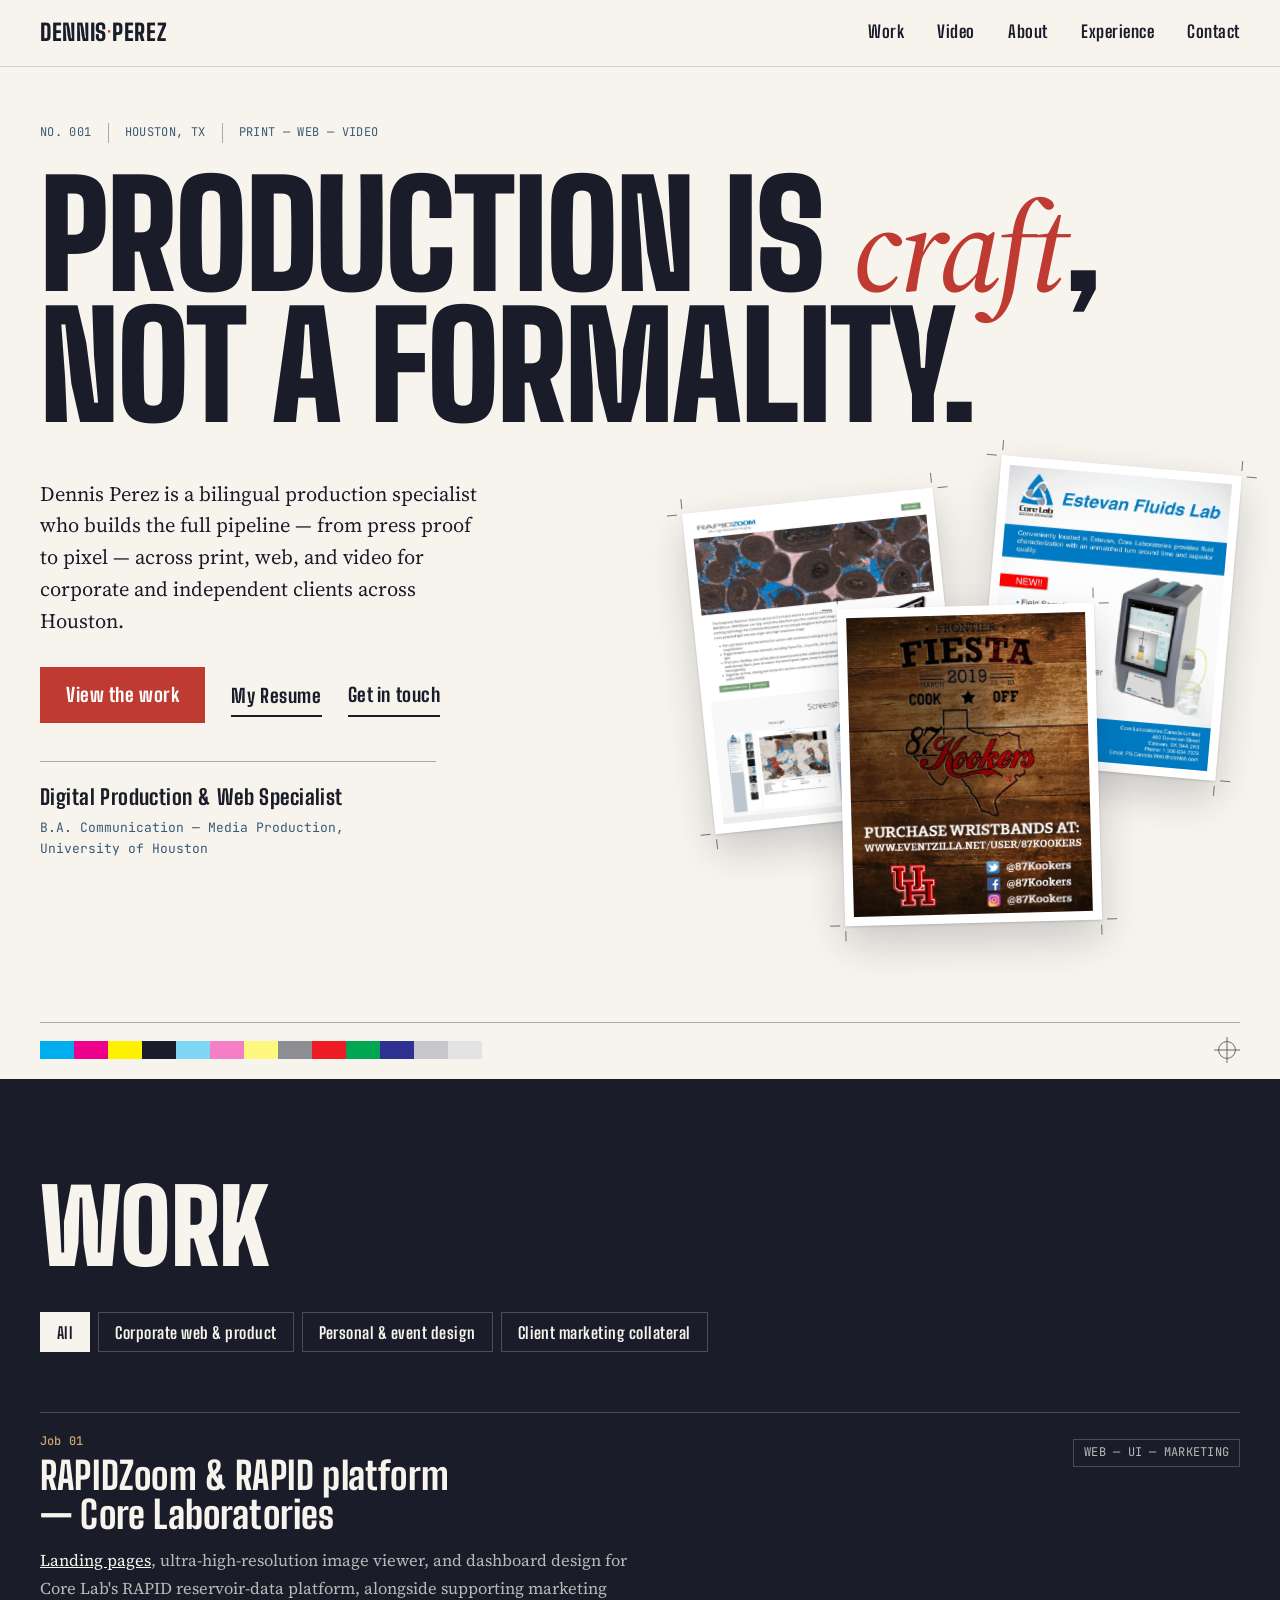
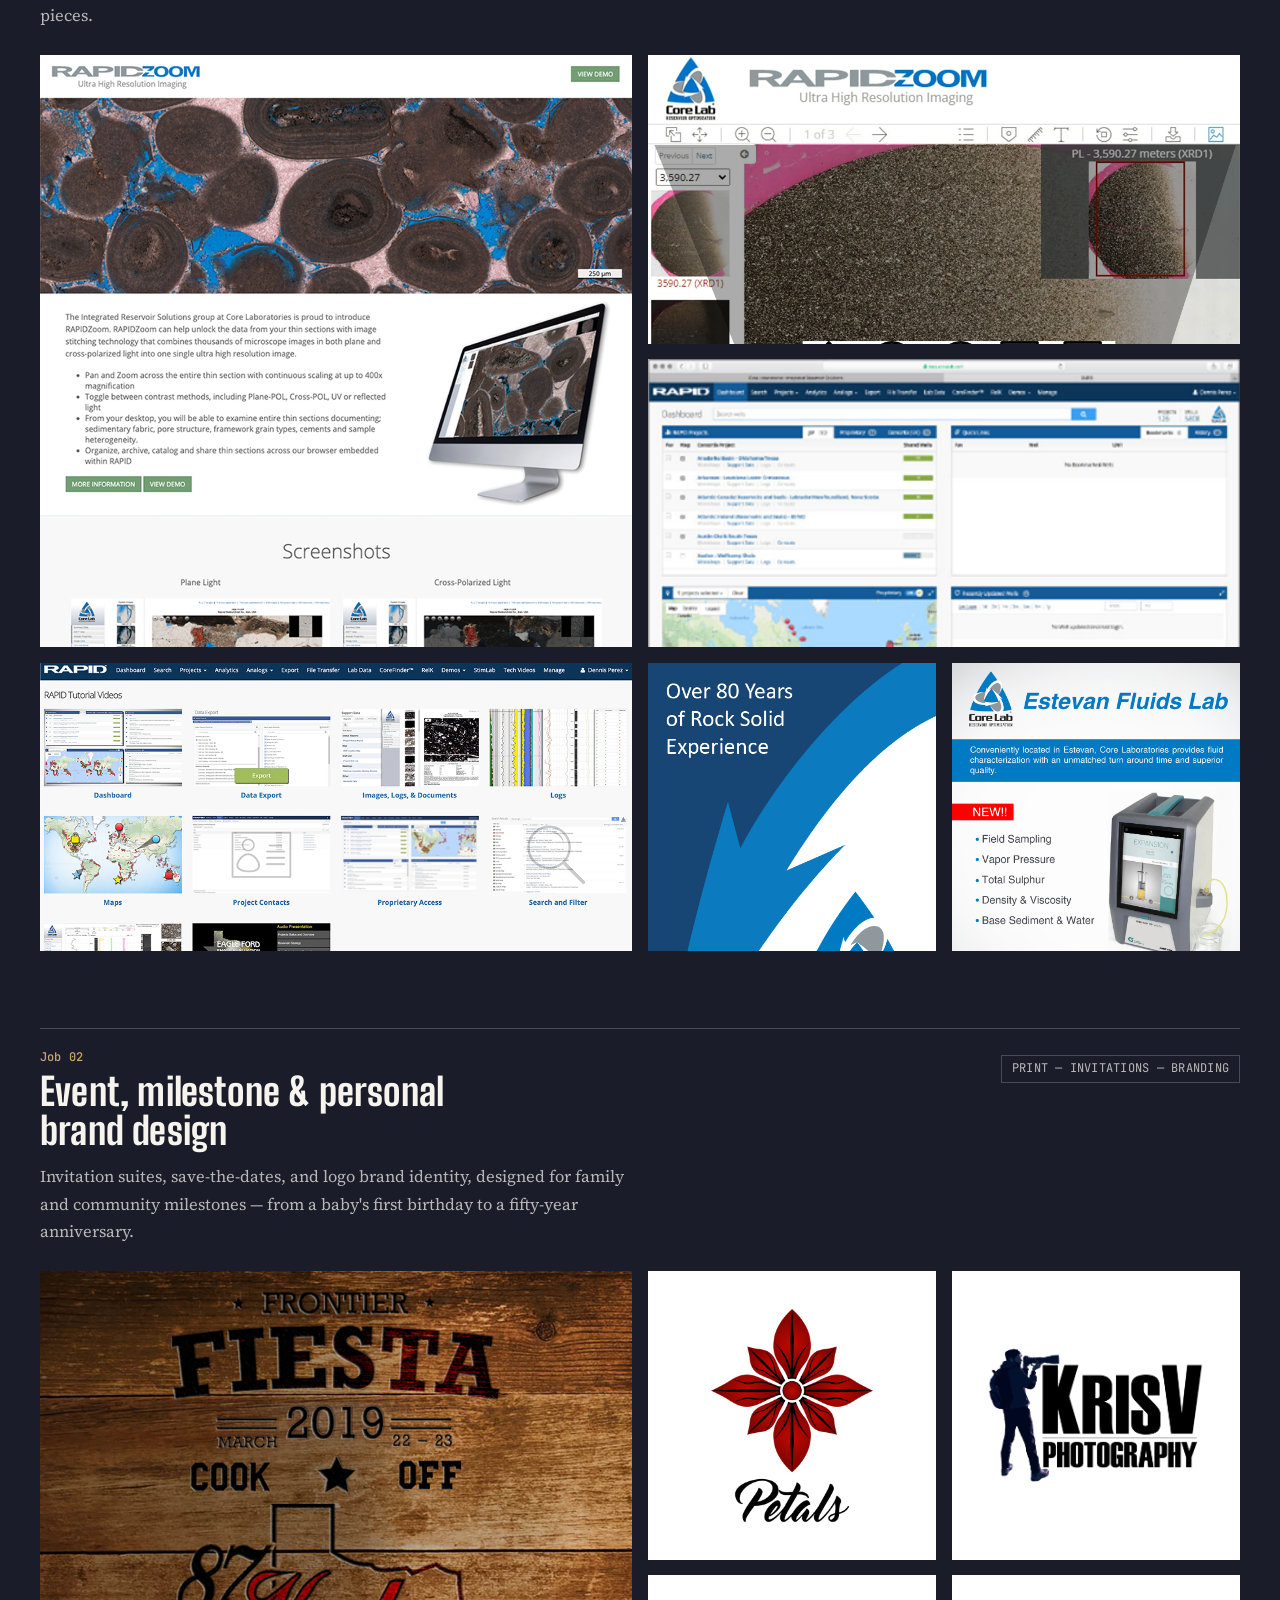
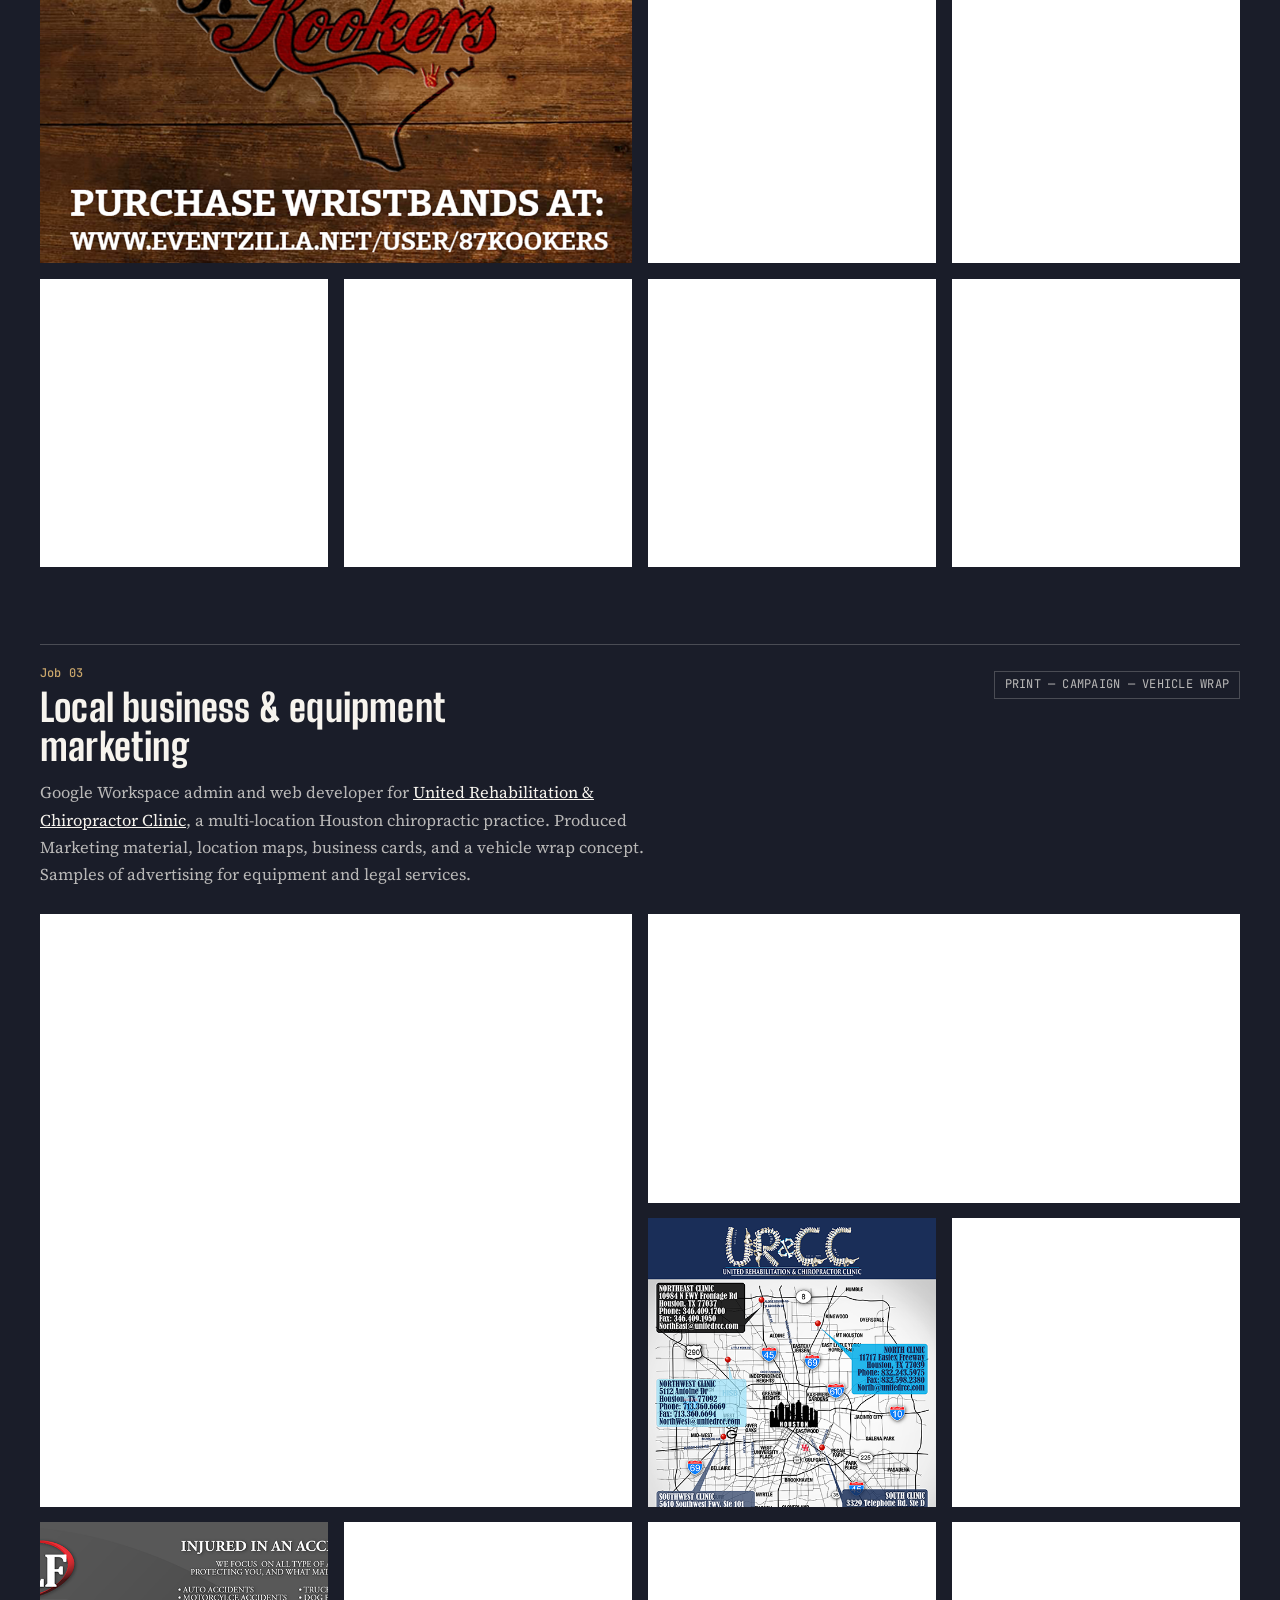
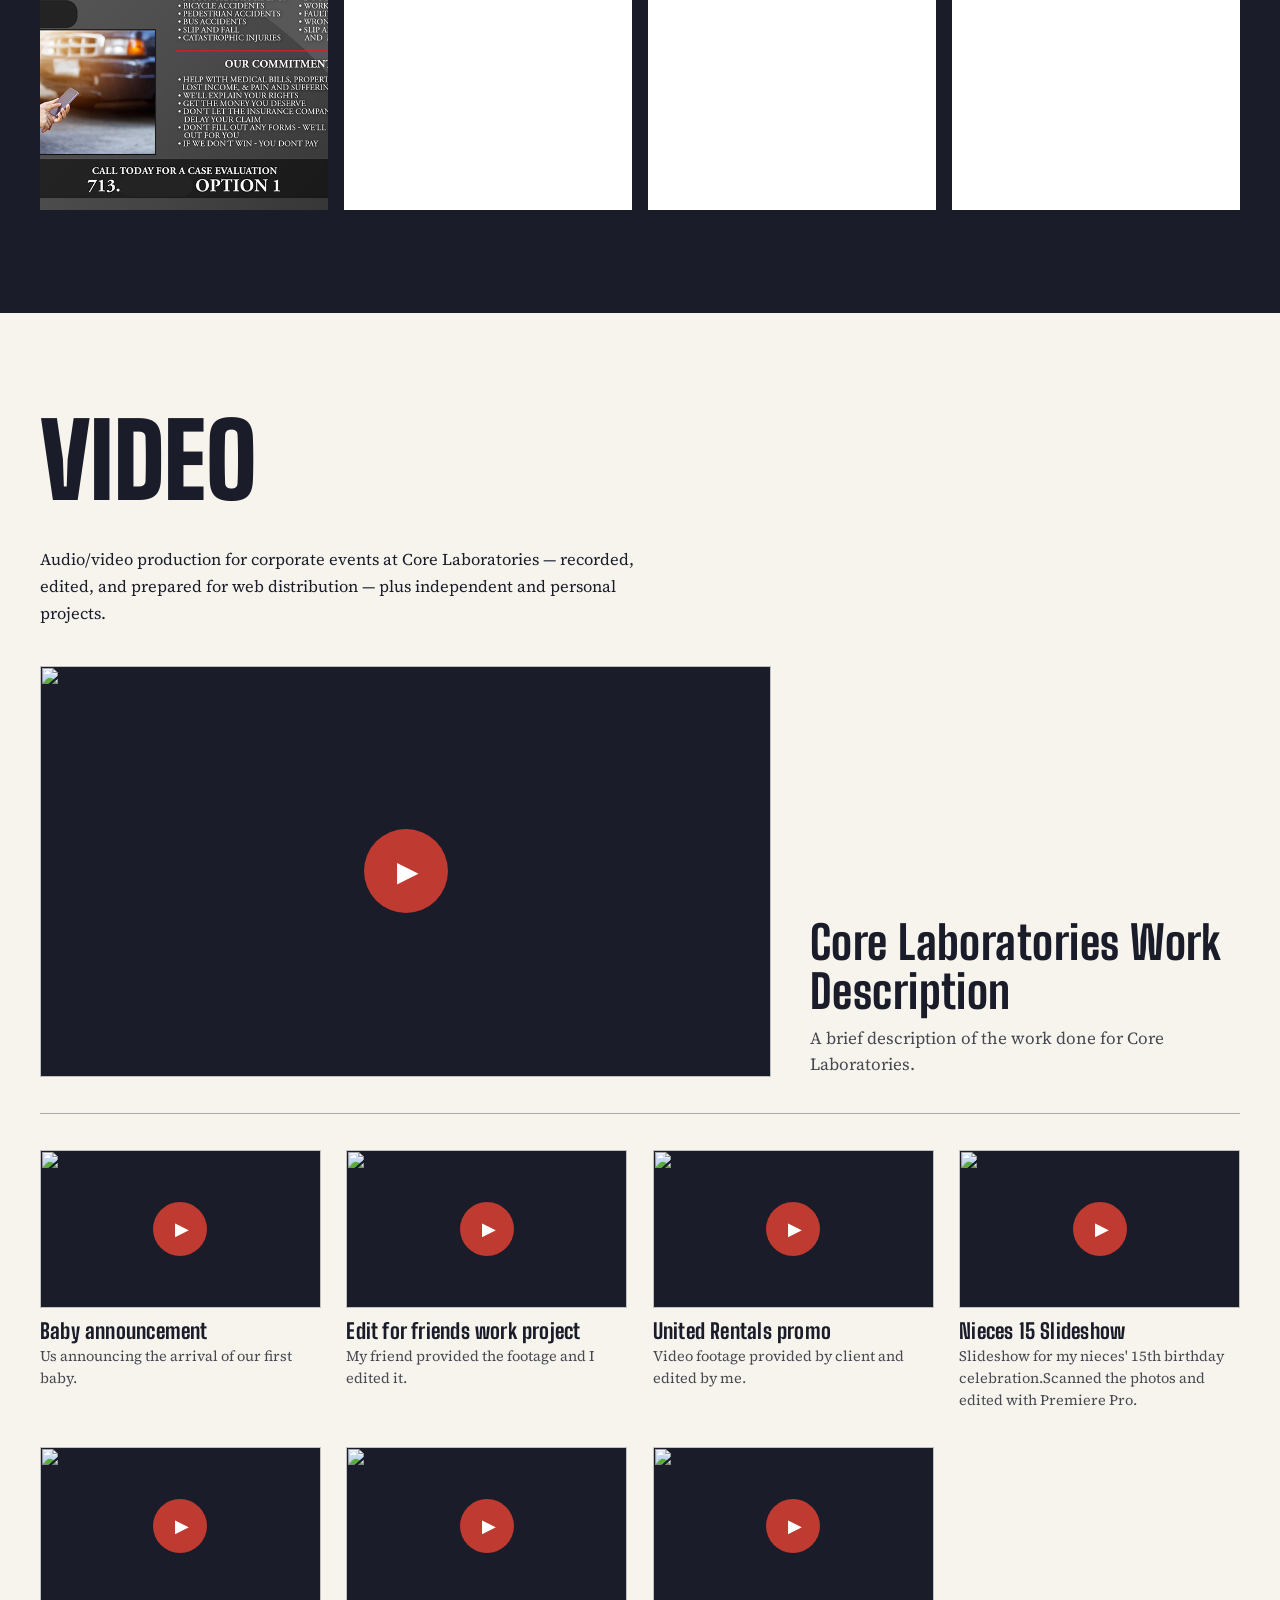
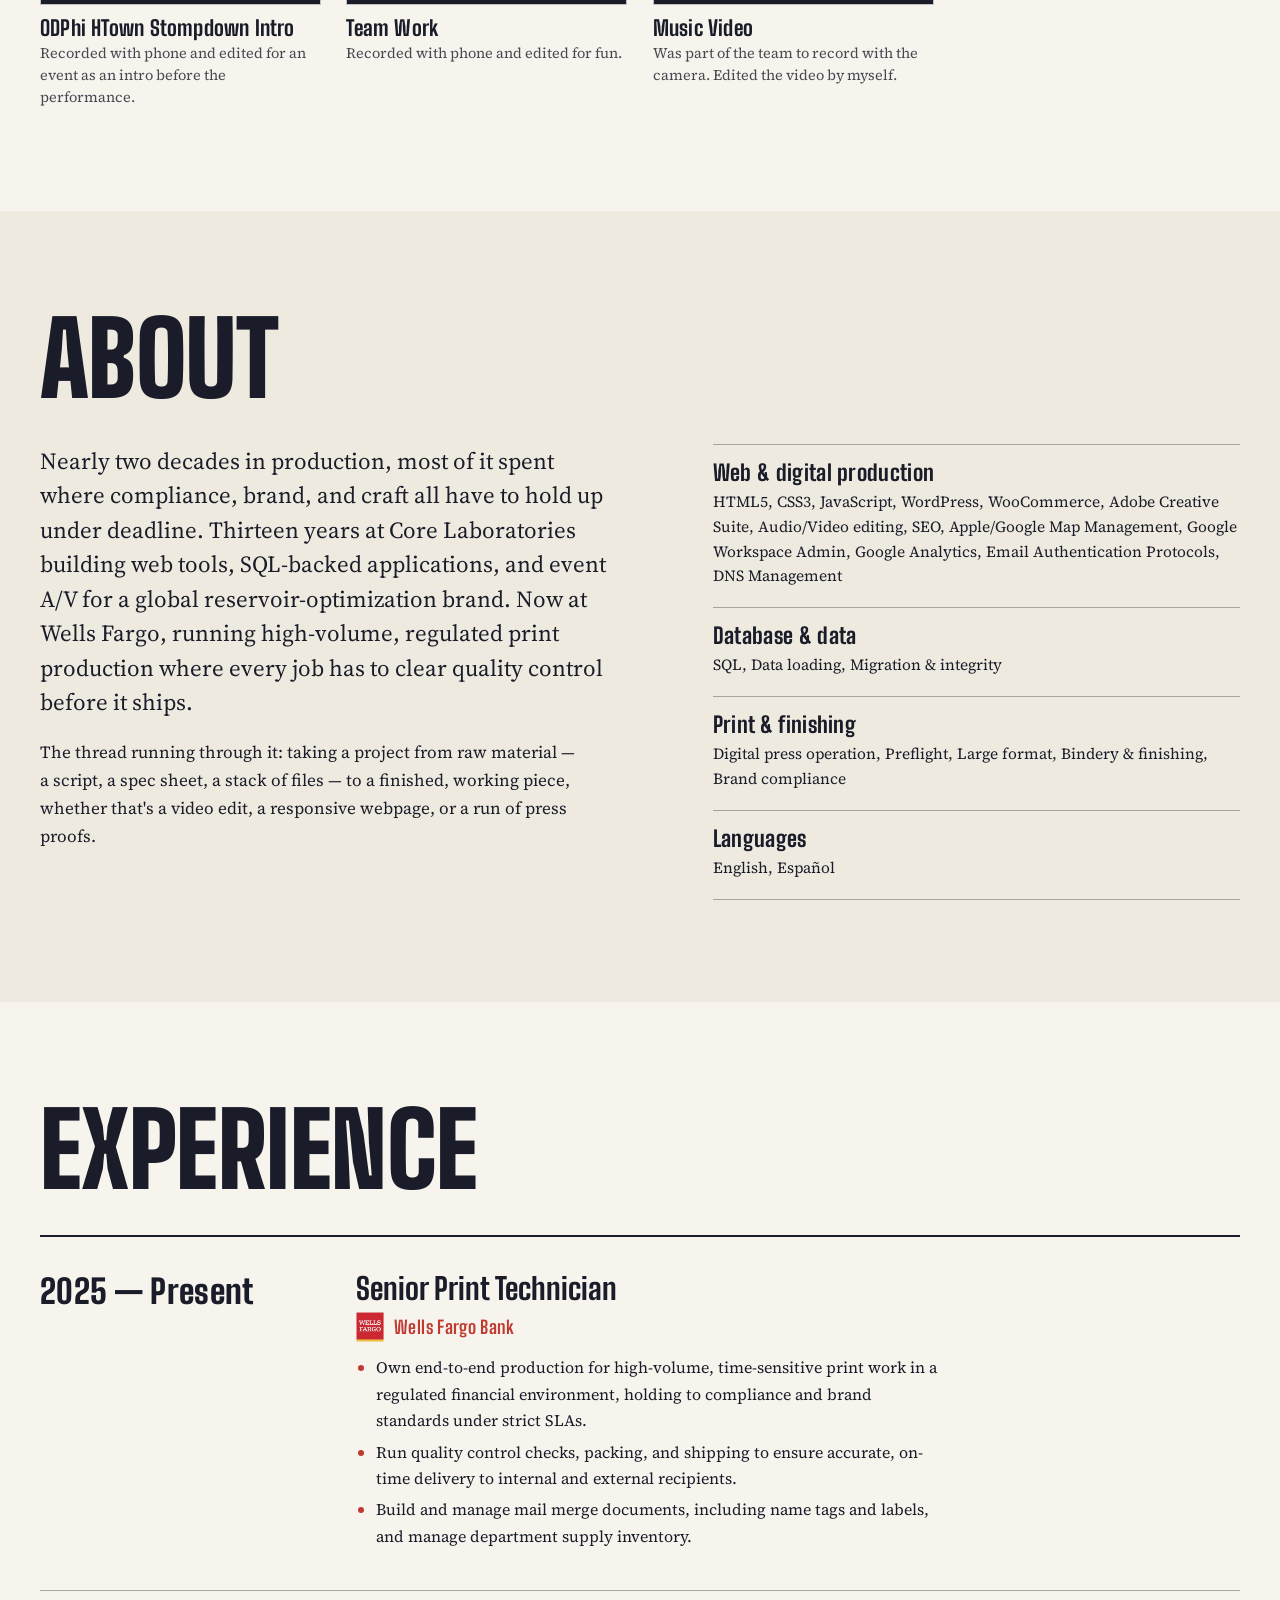
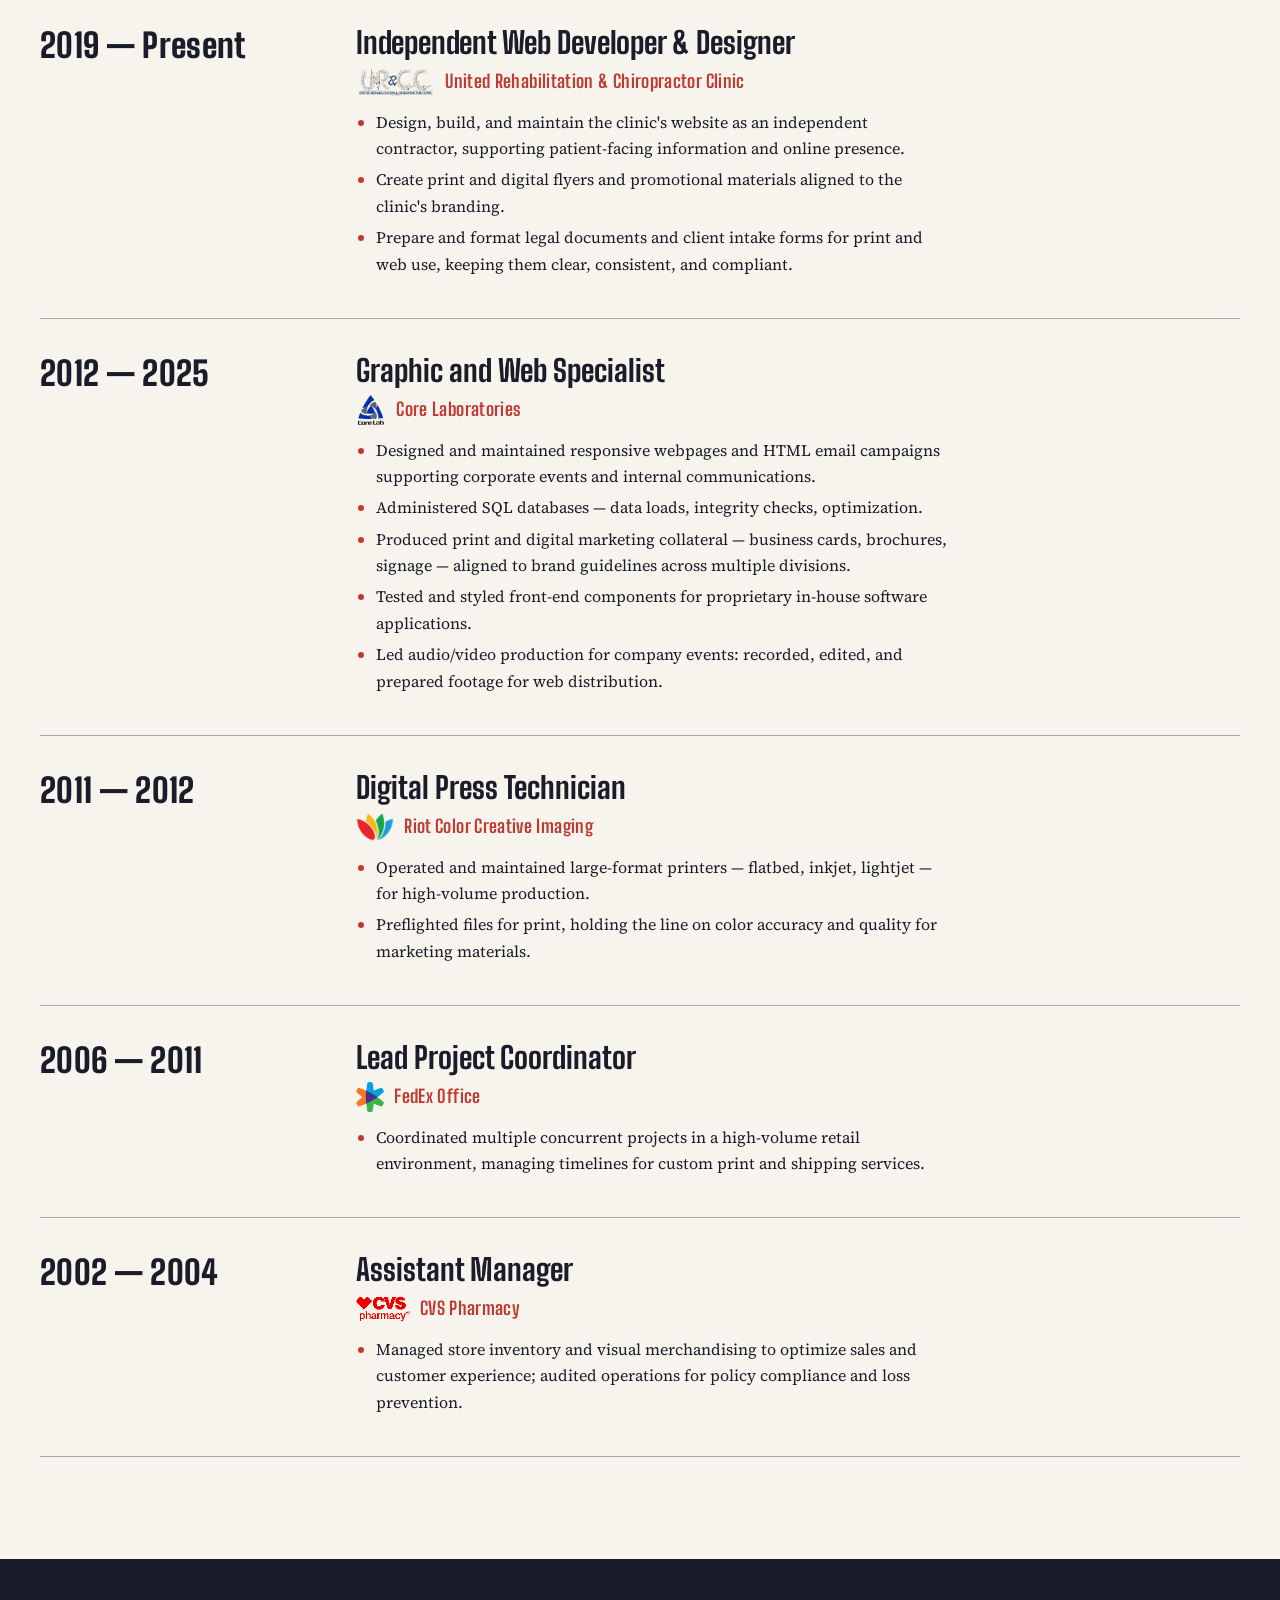
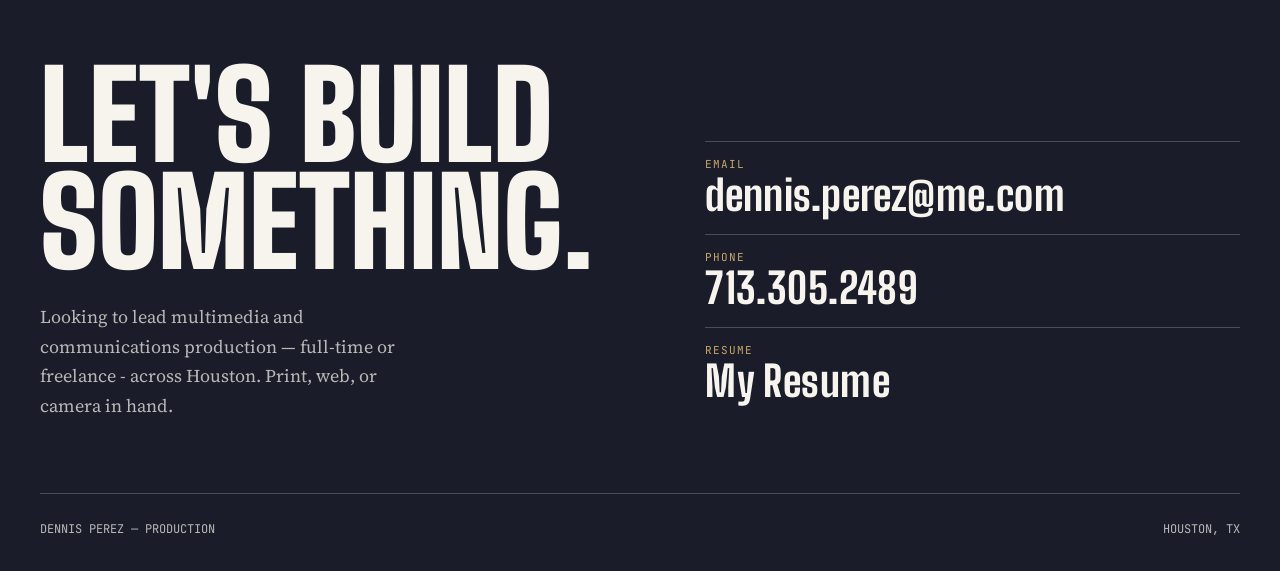
==== index.html @ a4e46ba1 "Redesign portfolio as a press sheet Lead with the work: an oversized headline, three real pieces lai" ====
<!DOCTYPE html>
<html lang="en">

<head>
  <meta charset="UTF-8">
  <meta name="viewport" content="width=device-width, initial-scale=1.0">
  <meta name="referrer" content="strict-origin-when-cross-origin" />
  <title>Dennis Perez — Print, Digital and Video Production</title>
  <link rel="apple-touch-icon" sizes="180x180" href="images/favicon_io/apple-touch-icon.png">
  <link rel="icon" type="image/png" sizes="32x32" href="images/favicon_io/favicon-32x32.png">
  <link rel="icon" type="image/png" sizes="16x16" href="images/favicon_io/favicon-16x16.png">
  <link rel="manifest" href="images/favicon_io/site.webmanifest">
  <link rel="preconnect" href="https://fonts.googleapis.com">
  <link rel="preconnect" href="https://fonts.gstatic.com" crossorigin>
  <link
    href="https://fonts.googleapis.com/css2?family=Big+Shoulders:opsz,wght@10..72,500..900&family=Source+Serif+4:ital,opsz,wght@0,8..60,400;0,8..60,600;1,8..60,500&family=JetBrains+Mono:wght@400;500&display=swap"
    rel="stylesheet">
  <link rel="stylesheet" href="main.css">
  <script src="main.js" defer>
  </script>

</head>

<body>

  <a class="skip-link" href="#main">Skip to content</a>

  <header>
    <div class="nav">
      <div class="logo"><a id="logo" href="#">DENNIS<span>·</span>PEREZ</a></div>
      <nav class="navlinks" aria-label="Main navigation">
        <a href="#work">Work</a>
        <a href="#video">Video</a>
        <a href="#about">About</a>
        <a href="#experience">Experience</a>
        <a href="#contact">Contact</a>
      </nav>
    </div>
  </header>

    <main id="main">
  <section class="hero">
    <div class="ticket">
      <span>NO. 001</span>
      <span>HOUSTON, TX</span>
      <span>PRINT — WEB — VIDEO</span>
    </div>
    <h1>Production is <em>craft</em>,<br> not a formality.</h1>
    <div class="hero-body">
      <div class="hero-copy">
        <p class="lede">Dennis Perez is a bilingual production specialist who builds the full pipeline — from press proof
          to pixel — across print, web, and video for corporate and independent clients across Houston.</p>
        <div class="cta-row">
          <a href="#work" class="btn primary">View the work</a>
          <button class="btn quiet" type="button" data-open-resume>My Resume</button>
          <a href="#contact" class="btn quiet">Get in touch</a>
        </div>
        <div class="hero-facts">
          <div class="role">Digital Production &amp; Web Specialist</div>
          <div class="place">B.A. Communication — Media Production,<br> University of Houston</div>
        </div>
      </div>
      <div class="proofs" aria-hidden="true">
        <figure class="proof proof-1"><img src="images/hero/rapidzoom.webp" alt="" width="720" height="936"></figure>
        <figure class="proof proof-2"><img src="images/hero/estevan.webp" alt="" width="720" height="932"></figure>
        <figure class="proof proof-3"><img src="images/hero/kookers.webp" alt="" width="720" height="900"></figure>
      </div>
    </div>
    <div class="colorbar" aria-hidden="true">
      <span class="swatches"><i style="background:#00AEEF"></i><i style="background:#EC008C"></i><i style="background:#FFF200"></i><i style="background:#1A1D29"></i><i style="background:#7FD6F7"></i><i style="background:#F57FC5"></i><i style="background:#FFF87F"></i><i style="background:#8C8E94"></i><i style="background:#ED1C24"></i><i style="background:#00A651"></i><i style="background:#2E3192"></i><i style="background:#C6C7CA"></i><i style="background:#E3E3E5"></i></span>
      <svg width="26" height="26" viewBox="0 0 34 34">
        <circle cx="17" cy="17" r="11" fill="none" stroke="currentColor" stroke-width="1.2" />
        <line x1="17" y1="0" x2="17" y2="34" stroke="currentColor" stroke-width="1.2" />
        <line x1="0" y1="17" x2="34" y2="17" stroke="currentColor" stroke-width="1.2" />
      </svg>
    </div>
  </section>

<section class="section band-ink" id="work">
    <div class="section-head">
      <h2>Work</h2>
    </div>

    <div class="filter-row">
      <button class="filter-btn active" type="button" data-filter="all">All</button>
      <button class="filter-btn" type="button" data-filter="corp">Corporate web &amp; product</button>
      <button class="filter-btn" type="button" data-filter="personal">Personal &amp; event design</button>
      <button class="filter-btn" type="button" data-filter="client">Client marketing collateral</button>
    </div>

    <div class="piece" data-cat="corp">
      <div class="piece-head">
        <h3><span class="job-no mono">Job 01</span>RAPIDZoom &amp; RAPID platform — Core Laboratories</h3>
        <span class="piece-tag mono">WEB — UI — MARKETING</span>
      </div>
      <p class="desc"><a target="_blank" href="https://rzdemo.corelab.com/home">Landing pages</a>, ultra-high-resolution
        image viewer,
        and dashboard design for Core Lab's RAPID
        reservoir-data platform, alongside supporting marketing pieces.
      </p>
      <div class="piece-images">
        <button class="gallery-item gallery-item--feature" type="button">
          <img src="images/work/rapidzoon.png" alt="RAPIDZoom landing page" decoding="async">
        </button>
        <button class="gallery-item gallery-item--wide" type="button">
          <img src="images/work/rzoom-icons.png" alt="RAPIDZoom icon design" loading="lazy" decoding="async">
        </button>
        <button class="gallery-item gallery-item--wide" type="button">
          <img src="images/work/rapid-dash.png" alt="RAPIDZoom dashboard design" loading="lazy" decoding="async">
        </button>
        <button class="gallery-item gallery-item--wide" type="button">
          <img src="images/work/tutorial-videos.png" alt="RAPIDZoom tutorial videos" loading="lazy" decoding="async">
        </button>
        <button class="gallery-item" type="button">
          <img src="images/work/digital_ad.png" alt="Digital ad for CLB" loading="lazy" decoding="async">
        </button>
        <button class="gallery-item" type="button">
          <img src="images/work/Estevan_Fluids_Lab.png" alt="Estevan Fluids Lab flyer" loading="lazy" decoding="async">
        </button>
      </div>
    </div>

    <div class="piece" data-cat="personal">
      <div class="piece-head">
        <h3><span class="job-no mono">Job 02</span>Event, milestone &amp; personal brand design</h3>
        <span class="piece-tag mono">PRINT — INVITATIONS — BRANDING</span>
      </div>
      <p class="desc">Invitation suites, save-the-dates, and logo brand identity, designed for family and
        community milestones — from a baby's first birthday to a fifty-year anniversary.</p>
      <div class="piece-images">
        <button class="gallery-item gallery-item--feature" type="button">
          <img src="images/work/87Kookers.png" alt="87 Kookers event ad" decoding="async">
        </button>
        <button class="gallery-item gallery-item--fit" type="button">
          <img src="images/work/petals_logo.png" alt="PETALS logo design" loading="lazy" decoding="async">
        </button>
        <button class="gallery-item gallery-item--fit" type="button">
          <img src="images/work/krisv_logo.png" alt="KRIS-V logo design" loading="lazy" decoding="async">
        </button>
        <button class="gallery-item gallery-item--fit" type="button">
          <img src="images/work/reality-change.png" alt="Reality Change logo" loading="lazy" decoding="async">
        </button>
        <button class="gallery-item" type="button">
          <img src="images/work/50thanniv.png" alt="50th anniversary photo" loading="lazy" decoding="async">
        </button>
        <button class="gallery-item" type="button">
          <img src="images/work/save_date.png" alt="Save the date invitation" loading="lazy" decoding="async">
        </button>
        <button class="gallery-item" type="button">
          <img src="images/work/babyshower.png" alt="Baby shower invitation" loading="lazy" decoding="async">
        </button>
        <button class="gallery-item" type="button">
          <img src="images/work/beeranddiaper.png" alt="Beer and Diaper party invitation" loading="lazy" decoding="async">
        </button>
        <button class="gallery-item" type="button">
          <img src="images/work/1yr_bday.png" alt="First birthday invitation" loading="lazy" decoding="async">
        </button>
      </div>
    </div>

    <div class="piece" data-cat="client">
      <div class="piece-head">
        <h3><span class="job-no mono">Job 03</span>Local business &amp; equipment marketing</h3>
        <span class="piece-tag mono">PRINT — CAMPAIGN — VEHICLE WRAP</span>
      </div>
      <p class="desc">Google Workspace admin and web developer for <a target="_blank"
          href="https://unitedrcc.com">United
          Rehabilitation &amp;
          Chiropractor Clinic</a>, a multi-location Houston chiropractic practice. Produced Marketing material,
        location maps, business cards, and a vehicle wrap concept. Samples of advertising for equipment and legal
        services.
      </p>
      <div class="piece-images">
        <button class="gallery-item gallery-item--feature" type="button">
          <img src="images/work/mask_drive.png" alt="Mask drive event flyer" decoding="async">
        </button>
        <button class="gallery-item gallery-item--wide" type="button">
          <img src="images/work/Trax_24.png" alt="2024 Trax car wrap design" loading="lazy" decoding="async">
        </button>
        <button class="gallery-item" type="button">
          <img src="images/work/5Locations.png" alt="5 locations marketing materials" loading="lazy" decoding="async">
        </button>
        <button class="gallery-item" type="button">
          <img src="images/work/URCC_BC.png" alt="United Rehabilitation & Chiropractor Clinic business card" loading="lazy" decoding="async">
        </button>
        <button class="gallery-item" type="button">
          <img src="images/work/olf.png" alt="OLF legal services ad" loading="lazy" decoding="async">
        </button>
        <button class="gallery-item" type="button">
          <img src="images/work/rancho_real.png" alt="Rancho Real digital ad" loading="lazy" decoding="async">
        </button>
        <button class="gallery-item" type="button">
          <img src="images/work/Yanmar_Vio35.png" alt="Yanmar Vio35 equipment ad" loading="lazy" decoding="async">
        </button>
        <button class="gallery-item" type="button">
          <img src="images/work/Avant_528.png" alt="Avant 528 equipment ad" loading="lazy" decoding="async">
        </button>
      </div>
    </div>

  </section>

<section class="section" id="video">
    <div class="section-head">
      <h2>Video</h2>
    </div>
    <p class="desc">Audio/video production for corporate events at Core
      Laboratories — recorded, edited, and prepared for web distribution — plus independent and personal projects.</p>

    <div class="video-grid">

      <div class="video-card video-card--feature">
        <div class="video-embed">
          <button class="video-play-button" type="button" data-video-id="pjCaKHO0rwo" aria-haspopup="dialog" aria-controls="video-viewer">
            <img src="https://img.youtube.com/vi/pjCaKHO0rwo/hqdefault.jpg" alt="" loading="lazy" decoding="async">
            <span class="video-play-icon" aria-hidden="true">▶</span>
            <span class="visually-hidden">Play Core Laboratories Work Description</span>
          </button>
        </div>
        <div class="video-meta">
          <h3>Core Laboratories Work Description</h3>
          <p>A brief description of the work done for Core Laboratories.</p>
        </div>
      </div>

      <div class="video-card">
        <div class="video-embed">
          <button class="video-play-button" type="button" data-video-id="J3b8qiovFCs" aria-haspopup="dialog" aria-controls="video-viewer">
            <img src="https://img.youtube.com/vi/J3b8qiovFCs/hqdefault.jpg" alt="" loading="lazy" decoding="async">
            <span class="video-play-icon" aria-hidden="true">▶</span>
            <span class="visually-hidden">Play Baby announcement</span>
          </button>
        </div>
        <div class="video-meta">
          <h3>Baby announcement</h3>
          <p>Us announcing the arrival of our first baby.</p>
        </div>
      </div>

      <div class="video-card">
        <div class="video-embed">
          <button class="video-play-button" type="button" data-video-id="iORyIDUc02c" aria-haspopup="dialog" aria-controls="video-viewer">
            <img src="https://img.youtube.com/vi/iORyIDUc02c/hqdefault.jpg" alt="" loading="lazy" decoding="async">
            <span class="video-play-icon" aria-hidden="true">▶</span>
            <span class="visually-hidden">Play Edit for friends work project</span>
          </button>
        </div>
        <div class="video-meta">
          <h3>Edit for friends work project</h3>
          <p>My friend provided the footage and I edited it.</p>
        </div>
      </div>

      <div class="video-card">
        <div class="video-embed">
          <button class="video-play-button" type="button" data-video-id="cyq5WjbbvEY" aria-haspopup="dialog" aria-controls="video-viewer">
            <img src="https://img.youtube.com/vi/cyq5WjbbvEY/hqdefault.jpg" alt="" loading="lazy" decoding="async">
            <span class="video-play-icon" aria-hidden="true">▶</span>
            <span class="visually-hidden">Play United Rentals promo</span>
          </button>
        </div>
        <div class="video-meta">
          <h3>United Rentals promo</h3>
          <p>Video footage provided by client and edited by me.</p>
        </div>
      </div>

      <div class="video-card">
        <div class="video-embed">
          <button class="video-play-button" type="button" data-video-id="IKDBaRjd98E" aria-haspopup="dialog" aria-controls="video-viewer">
            <img src="https://img.youtube.com/vi/IKDBaRjd98E/hqdefault.jpg" alt="" loading="lazy" decoding="async">
            <span class="video-play-icon" aria-hidden="true">▶</span>
            <span class="visually-hidden">Play Nieces 15 Slideshow</span>
          </button>
        </div>
        <div class="video-meta">
          <h3>Nieces 15 Slideshow</h3>
          <p>Slideshow for my nieces' 15th birthday celebration.Scanned the photos and edited with Premiere Pro.</p>
        </div>
      </div>

      <div class="video-card">
        <div class="video-embed">
          <button class="video-play-button" type="button" data-video-id="1o9fhHu2XDM" aria-haspopup="dialog" aria-controls="video-viewer">
            <img src="https://img.youtube.com/vi/1o9fhHu2XDM/hqdefault.jpg" alt="" loading="lazy" decoding="async">
            <span class="video-play-icon" aria-hidden="true">▶</span>
            <span class="visually-hidden">Play ODPhi HTown Stompdown Intro</span>
          </button>
        </div>
        <div class="video-meta">
          <h3>ODPhi HTown Stompdown Intro</h3>
          <p>Recorded with phone and edited for an event as an intro before the performance.</p>
        </div>
      </div>

      <div class="video-card">
        <div class="video-embed">
          <button class="video-play-button" type="button" data-video-id="-bDfDoQzLcE" aria-haspopup="dialog" aria-controls="video-viewer">
            <img src="https://img.youtube.com/vi/-bDfDoQzLcE/hqdefault.jpg" alt="" loading="lazy" decoding="async">
            <span class="video-play-icon" aria-hidden="true">▶</span>
            <span class="visually-hidden">Play Team Work</span>
          </button>
        </div>
        <div class="video-meta">
          <h3>Team Work</h3>
          <p>Recorded with phone and edited for fun.</p>
        </div>
      </div>

      <div class="video-card">
        <div class="video-embed">
          <button class="video-play-button" type="button" data-video-id="RugustDpCaE" aria-haspopup="dialog" aria-controls="video-viewer">
            <img src="https://img.youtube.com/vi/RugustDpCaE/hqdefault.jpg" alt="" loading="lazy" decoding="async">
            <span class="video-play-icon" aria-hidden="true">▶</span>
            <span class="visually-hidden">Play Music Video</span>
          </button>
        </div>
        <div class="video-meta">
          <h3>Music Video</h3>
          <p>Was part of the team to record with the camera. Edited the video by myself.</p>
        </div>
      </div>

    </div>

    <!--<div class="playlist-cta">
      <p>Full YouTube portfolio playlist</p>
      <a target="_blank" href="https://www.youtube.com/playlist?list=PLFRkXlFCodjUJ1CY84jSepGKq6I1nAAtF"
        class="btn outline" id="playlist-link">Watch on YouTube →</a>
    </div>-->
  </section>

<section class="section band-tint" id="about">
    <div class="section-head">
      <h2>About</h2>
    </div>
    <div class="about-grid">
      <div>
        <p>Nearly two decades in production, most of it spent where compliance, brand, and craft all have to hold up
          under deadline. Thirteen years at Core Laboratories building web tools, SQL-backed applications, and event A/V
          for a global reservoir-optimization brand. Now at Wells Fargo, running high-volume, regulated print production
          where every job has to clear quality control before it ships.</p>
        <p>The thread running through it: taking a project from raw material — a script, a spec sheet, a stack of files
          — to a finished, working piece, whether that's a video edit, a responsive webpage, or a run of press proofs.
        </p>
      </div>
      <div class="skills-col">
        <div class="skill-block">
          <h3>Web &amp; digital production</h3>
          <ul class="skill-list">
            <li>HTML5</li>
            <li>CSS3</li>
            <li>JavaScript</li>
            <li>WordPress</li>
            <li>WooCommerce</li>
            <li>Adobe Creative Suite</li>
            <li>Audio/Video editing</li>
            <li>SEO</li>
            <li>Apple/Google Map Management</li>
            <li>Google Workspace Admin</li>
            <li>Google Analytics</li>
            <li>Email Authentication Protocols</li>
            <li>DNS Management</li>
          </ul>
        </div>
        <div class="skill-block">
          <h3>Database &amp; data</h3>
          <ul class="skill-list">
            <li>SQL</li>
            <li>Data loading</li>
            <li>Migration &amp; integrity</li>
          </ul>
        </div>
        <div class="skill-block">
          <h3>Print &amp; finishing</h3>
          <ul class="skill-list">
            <li>Digital press operation</li>
            <li>Preflight</li>
            <li>Large format</li>
            <li>Bindery &amp; finishing</li>
            <li>Brand compliance</li>
          </ul>
        </div>
        <div class="skill-block">
          <h3>Languages</h3>
          <ul class="skill-list">
            <li>English</li>
            <li>Español</li>
          </ul>
        </div>
      </div>
    </div>
  </section>

<section class="section" id="experience">
    <div class="section-head">
      <h2>Experience</h2>
    </div>
    <div class="timeline">

      <div class="job">
        <div class="when">2025 — Present</div>
        <div>
          <h3>Senior Print Technician</h3>
          <div class="co">
            <picture>
              <source srcset="images/wellsfargo.webp" type="image/webp">
              <img class="co_logo" src="images/wellsfargo.webp" alt="Wells Fargo Bank">
            </picture> Wells Fargo Bank
          </div>
          <ul>
            <li>Own end-to-end production for high-volume, time-sensitive print work in a regulated financial
              environment, holding to compliance and brand standards under strict SLAs.</li>
            <li>Run quality control checks, packing, and shipping to ensure accurate, on-time delivery to internal and
              external recipients.</li>
            <li>Build and manage mail merge documents, including name tags and labels, and manage department supply
              inventory.</li>
          </ul>
        </div>
      </div>

      <div class="job">
        <div class="when">2019 — Present</div>
        <div>
          <h3>Independent Web Developer & Designer</h3>
          <div class="co">
            <picture>
              <source srcset="images/URCC_logo.png" type="image/png">
              <img class="co_logo" src="images/URCC_logo.png" alt="United Rehabilitation & Chiropractor Clinic">
            </picture> United Rehabilitation &amp; Chiropractor Clinic
          </div>
          <ul>
            <li>Design, build, and maintain the clinic's website as an independent contractor, supporting
              patient-facing
              information and online presence. </li>
            <li>Create print and digital flyers and promotional materials aligned to the clinic's branding.</li>
            <li>Prepare and format legal documents and client intake forms for print and web use, keeping them clear,
              consistent, and compliant.</li>
          </ul>
        </div>
      </div>

      <div class="job">
        <div class="when">2012 — 2025</div>
        <div>
          <h3>Graphic and Web Specialist</h3>
          <div class="co">
            <picture>
              <source srcset="images/corelab.webp" type="image/webp">
              <img class="co_logo" src="images/corelab.webp" alt="Core Laboratories">
            </picture>Core Laboratories
          </div>
          <ul>
            <li>Designed and maintained responsive webpages and HTML email campaigns supporting corporate events and
              internal communications.</li>
            <li>Administered SQL databases — data loads, integrity checks, optimization.</li>
            <li>Produced print and digital marketing collateral — business cards, brochures, signage — aligned to brand
              guidelines across multiple divisions.</li>
            <li>Tested and styled front-end components for proprietary in-house software applications.</li>
            <li>Led audio/video production for company events: recorded, edited, and prepared footage for web
              distribution.</li>
          </ul>
        </div>
      </div>

      <div class="job">
        <div class="when">2011 — 2012</div>
        <div>
          <h3>Digital Press Technician</h3>
          <div class="co">
            <picture>
              <source srcset="images/riot.png" type="image/png">
              <img class="co_logo" src="images/riot.png" alt="Riot Color Creative Imaging">
            </picture> Riot Color Creative Imaging
          </div>
          <ul>
            <li>Operated and maintained large-format printers — flatbed, inkjet, lightjet — for high-volume production.
            </li>
            <li>Preflighted files for print, holding the line on color accuracy and quality for marketing materials.
            </li>
          </ul>
        </div>
      </div>

      <div class="job">
        <div class="when">2006 — 2011</div>
        <div>
          <h3>Lead Project Coordinator</h3>
          <div class="co">
            <picture>
              <source srcset="images/fedexoffice.png" type="image/png">
              <img class="co_logo" src="images/fedexoffice.png" alt="FedEx Office">
            </picture> FedEx Office
          </div>
          <ul>
            <li>Coordinated multiple concurrent projects in a high-volume retail environment, managing timelines for
              custom print and shipping services.</li>
          </ul>
        </div>
      </div>

      <div class="job">
        <div class="when">2002 — 2004</div>
        <div>
          <h3>Assistant Manager</h3>
          <div class="co">
            <picture>
              <source srcset="images/cvs.png" type="image/png">
              <img class="co_logo" src="images/cvs.png" alt="CVS Pharmacy">
            </picture> CVS Pharmacy
          </div>
          <ul>
            <li>Managed store inventory and visual merchandising to optimize sales and customer experience; audited
              operations for policy compliance and loss prevention.</li>
          </ul>
        </div>
      </div>

    </div>
  </section>
  </main>

  <dialog class="image-viewer" aria-label="Portfolio image viewer">
    <form method="dialog">
      <button class="image-viewer-close" aria-label="Close image viewer">Close <span aria-hidden="true">×</span></button>
    </form>
    <div class="image-viewer-stage">
      <button class="image-viewer-nav image-viewer-prev" type="button" aria-label="Previous photo">
        <svg aria-hidden="true" viewBox="0 0 24 24" focusable="false">
          <path d="M15 18 9 12l6-6" />
        </svg>
      </button>
      <img class="image-viewer-image" alt="">
      <button class="image-viewer-nav image-viewer-next" type="button" aria-label="Next photo">
        <svg aria-hidden="true" viewBox="0 0 24 24" focusable="false">
          <path d="m9 18 6-6-6-6" />
        </svg>
      </button>
    </div>
    <div class="image-viewer-footer">
      <p class="image-viewer-caption"></p>
      <p class="image-viewer-count" aria-live="polite"></p>
    </div>
  </dialog>

  <dialog class="video-viewer" id="video-viewer" aria-labelledby="video-viewer-title">
    <form method="dialog">
      <button class="video-viewer-close" aria-label="Close video player">Close <span aria-hidden="true">×</span></button>
    </form>
    <div class="video-player">
      <iframe title="Video player" allow="accelerometer; autoplay; clipboard-write; encrypted-media; gyroscope; picture-in-picture; web-share"
        referrerpolicy="strict-origin-when-cross-origin" allowfullscreen></iframe>
    </div>
    <h2 class="video-viewer-title" id="video-viewer-title"></h2>
  </dialog>

  <dialog class="resume-viewer" id="resume-viewer" aria-labelledby="resume-viewer-title">
    <div class="resume-viewer-header">
      <h2 id="resume-viewer-title">Dennis Perez — Resume</h2>
      <div class="resume-viewer-actions">
        <form method="dialog">
          <button type="submit" aria-label="Close resume viewer">Close <span aria-hidden="true">×</span></button>
        </form>
      </div>
    </div>
    <object class="resume-viewer-document" data="Dennis_Perez_Resume.pdf" type="application/pdf" aria-label="Dennis Perez resume PDF">
      <p class="resume-viewer-fallback">
        Your browser can’t display this PDF inline.
        <a href="Dennis_Perez_Resume.pdf" target="_blank" rel="noopener">Open the resume in a new tab</a>
        or <a href="Dennis_Perez_Resume.pdf" download>download the PDF</a>.
      </p>
    </object>
  </dialog>

  <footer id="contact">
    <div class="footer-in">
      <div class="footer-top">
        <div>
          <h2>Let's build<br>something.</h2>
          <p class="lede">Looking to lead multimedia and communications production — full-time or freelance - across
            Houston. Print, web, or camera in hand.</p>
        </div>
        <div class="contact-list">
          <a href="mailto:dennis.perez@me.com"><span class="lbl">Email</span> dennis.perez@me.com</a>
          <a href="tel:7133052489"><span class="lbl">Phone</span> 713.305.2489</a>
          <button class="resume-contact-link" type="button" data-open-resume><span class="lbl">Resume</span> My Resume</button>
          <!--<a target="_blank" href="https://www.youtube.com/playlist?list=PLFRkXlFCodjUJ1CY84jSepGKq6I1nAAtF"><span
              class="lbl">YouTube</span> Portfolio playlist</a>-->
        </div>
      </div>
      <div class="bottom-row">
        <span>DENNIS PEREZ — PRODUCTION</span>
        <span>HOUSTON, TX</span>
      </div>
    </div>
  </footer>



</body>

</html>
---- main.css ----
:root {
    --ink: #1A1D29;
    --ink-2: #242838;
    --paper: #F7F4EE;
    --paper-2: #EFEAE0;
    --red: #BF3A30;
    --red-light: #F0776C;
    --steel: #3B5A73;
    --gold: #C9A66B;
    --line: rgba(26, 29, 41, 0.16);
    --line-strong: rgba(26, 29, 41, 0.35);
    --line-inv: rgba(247, 244, 238, 0.22);
    --muted-inv: rgba(247, 244, 238, 0.72);

    --display: 'Big Shoulders', 'Arial Narrow', sans-serif;
    --serif: 'Source Serif 4', Georgia, serif;
    --mono: 'JetBrains Mono', ui-monospace, monospace;

    --max: 1240px;
    --gutter: clamp(20px, 4vw, 40px);
    --bleed: max(var(--gutter), calc((100% - var(--max)) / 2));
    --gap: clamp(8px, 1.2vw, 16px);
}

* {
    box-sizing: border-box;
    margin: 0;
    padding: 0;
}

html {
    scroll-behavior: smooth;
}

body {
    background: var(--paper);
    color: var(--ink);
    font-family: var(--serif);
    font-size: 17px;
    line-height: 1.65;
    -webkit-font-smoothing: antialiased;
    overflow-x: hidden;
}

::selection {
    background: var(--red);
    color: var(--paper);
}

h1,
h2,
h3 {
    font-family: var(--display);
    font-weight: 700;
    line-height: 1.05;
}

a {
    color: inherit;
}

img {
    max-width: 100%;
}

.mono {
    font-family: var(--mono);
    letter-spacing: 0.02em;
}

.visually-hidden {
    position: absolute;
    width: 1px;
    height: 1px;
    padding: 0;
    margin: -1px;
    overflow: hidden;
    clip: rect(0, 0, 0, 0);
    white-space: nowrap;
    border: 0;
}

.skip-link {
    position: absolute;
    top: 8px;
    left: 8px;
    z-index: 100;
    padding: 10px 14px;
    background: var(--ink);
    color: var(--paper);
    transform: translateY(-150%);
}

.skip-link:focus {
    transform: translateY(0);
}

:focus-visible {
    outline: 3px solid var(--steel);
    outline-offset: 3px;
}

.band-ink :focus-visible,
footer :focus-visible,
dialog :focus-visible {
    outline-color: var(--gold);
}

#main,
section[id],
footer[id] {
    scroll-margin-top: 4.5rem;
}

/* ===== HEADER ===== */
header {
    position: sticky;
    top: 0;
    z-index: 50;
    background: rgba(247, 244, 238, 0.94);
    backdrop-filter: blur(6px);
    border-bottom: 1px solid var(--line);
}

.nav {
    display: flex;
    align-items: center;
    justify-content: space-between;
    gap: 12px 24px;
    padding: 14px var(--bleed);
}

.logo {
    font-family: var(--display);
    font-weight: 800;
    font-size: 23px;
    letter-spacing: 0.03em;
}

#logo {
    text-decoration: none;
}

.logo span {
    color: var(--red);
}

.navlinks {
    display: flex;
    gap: clamp(16px, 2.6vw, 34px);
    font-family: var(--display);
    font-size: 17px;
    font-weight: 600;
    letter-spacing: 0.03em;
}

.navlinks a {
    text-decoration: none;
    padding: 4px 0;
    border-bottom: 2px solid transparent;
}

.navlinks a:hover {
    color: var(--red);
    border-bottom-color: var(--red);
}

/* ===== HERO ===== */
.hero {
    padding: clamp(2rem, 5vw, 3.5rem) var(--bleed) 0;
}

.ticket {
    font-family: var(--mono);
    font-size: 12px;
    color: var(--steel);
    display: flex;
    flex-wrap: wrap;
    gap: 8px 16px;
    margin-bottom: clamp(18px, 2.4vw, 28px);
    letter-spacing: 0.03em;
}

.ticket span {
    border-left: 1px solid var(--line-strong);
    padding-left: 16px;
}

.ticket span:first-child {
    border-left: none;
    padding-left: 0;
}

.hero h1 {
    font-size: clamp(3.5rem, 11.4vw, 9.5rem);
    font-weight: 900;
    line-height: 0.88;
    letter-spacing: -0.012em;
    text-transform: uppercase;
}

.hero h1 em {
    font-family: var(--serif);
    font-style: italic;
    font-weight: 500;
    font-size: 0.86em;
    letter-spacing: -0.03em;
    text-transform: none;
    color: var(--red);
}

.hero-body {
    display: grid;
    grid-template-columns: minmax(0, 1fr) minmax(0, 0.95fr);
    gap: clamp(32px, 6vw, 80px);
    align-items: start;
    margin-top: clamp(28px, 4vw, 48px);
}

.hero .lede {
    font-size: clamp(18px, 1.6vw, 21px);
    line-height: 1.55;
    max-width: 44ch;
}

.cta-row {
    display: flex;
    flex-wrap: wrap;
    align-items: center;
    gap: 10px 26px;
    margin-top: 30px;
}

.btn {
    display: inline-flex;
    align-items: center;
    appearance: none;
    font-family: var(--display);
    font-size: 19px;
    font-weight: 700;
    letter-spacing: 0.03em;
    text-decoration: none;
    cursor: pointer;
    border: 0;
    background: none;
    color: var(--ink);
    transition: background-color 0.18s ease, color 0.18s ease, border-color 0.18s ease;
}

.btn.primary {
    min-height: 52px;
    padding: 12px 26px;
    background: var(--red);
    color: #fff;
}

.btn.primary:hover {
    background: var(--ink);
}

.btn.quiet {
    min-height: 44px;
    padding: 6px 0 4px;
    border-bottom: 2px solid var(--ink);
}

.btn.quiet:hover {
    color: var(--red);
    border-bottom-color: var(--red);
}

.hero-facts {
    margin-top: 38px;
    padding-top: 18px;
    border-top: 1px solid var(--line-strong);
    max-width: 44ch;
}

.hero-facts .role {
    font-family: var(--display);
    font-size: 21px;
    font-weight: 700;
    letter-spacing: 0.02em;
}

.hero-facts .place {
    font-family: var(--mono);
    font-size: 13px;
    line-height: 1.6;
    color: var(--steel);
    margin-top: 4px;
}

/* proofs: three real pieces laid out like sheets on a press table */
.proofs {
    position: relative;
    aspect-ratio: 1 / 0.92;
    margin-top: -1.5rem;
}

.proof {
    position: absolute;
    padding: 9px;
    background: #fff;
    box-shadow: 0 1px 2px rgba(26, 29, 41, 0.18), 0 18px 38px rgba(26, 29, 41, 0.2);
    animation: proof-drop 0.7s cubic-bezier(0.2, 0.8, 0.25, 1) both;
}

.proof img {
    display: block;
    width: 100%;
    height: auto;
}

/* crop marks at each corner of the sheet */
.proof::before {
    --m: rgba(26, 29, 41, 0.6);
    content: "";
    position: absolute;
    inset: -15px;
    pointer-events: none;
    background:
        linear-gradient(var(--m), var(--m)) 15px 0 / 1px 10px,
        linear-gradient(var(--m), var(--m)) 0 15px / 10px 1px,
        linear-gradient(var(--m), var(--m)) calc(100% - 15px) 0 / 1px 10px,
        linear-gradient(var(--m), var(--m)) 100% 15px / 10px 1px,
        linear-gradient(var(--m), var(--m)) 15px 100% / 1px 10px,
        linear-gradient(var(--m), var(--m)) 0 calc(100% - 15px) / 10px 1px,
        linear-gradient(var(--m), var(--m)) calc(100% - 15px) 100% / 1px 10px,
        linear-gradient(var(--m), var(--m)) 100% calc(100% - 15px) / 10px 1px;
    background-repeat: no-repeat;
}

.proof-1 {
    width: 46%;
    left: 1%;
    top: 9%;
    --r: -6deg;
    rotate: var(--r);
}

.proof-2 {
    width: 44%;
    right: 2%;
    top: 2%;
    --r: 5deg;
    rotate: var(--r);
    animation-delay: 0.12s;
}

.proof-3 {
    width: 47%;
    left: 27%;
    top: 30%;
    --r: -1.5deg;
    rotate: var(--r);
    animation-delay: 0.24s;
}

@keyframes proof-drop {
    from {
        opacity: 0;
        translate: 0 -28px;
        rotate: calc(var(--r) * 2.2);
    }

    to {
        opacity: 1;
        translate: 0 0;
        rotate: var(--r);
    }
}

/* printer's colour bar closing the hero */
.colorbar {
    display: flex;
    align-items: center;
    justify-content: space-between;
    gap: 20px;
    margin-top: clamp(2.5rem, 5vw, 4rem);
    padding: 14px 0 16px;
    border-top: 1px solid var(--line-strong);
    color: var(--ink);
}

.swatches {
    display: flex;
    flex: 0 1 auto;
    min-width: 0;
}

.swatches i {
    width: clamp(14px, 3.2vw, 34px);
    height: 18px;
    flex: 0 1 auto;
}

.colorbar svg {
    flex: none;
    opacity: 0.7;
}

/* ===== SECTIONS ===== */
.section {
    padding: clamp(3.5rem, 8vw, 6.5rem) var(--bleed);
}

.band-ink {
    background: var(--ink);
    color: var(--paper);
}

.band-tint {
    background: var(--paper-2);
}

.section-head {
    margin-bottom: clamp(24px, 3vw, 40px);
}

.section-head h2 {
    font-size: clamp(3.25rem, 8vw, 6.5rem);
    font-weight: 900;
    line-height: 0.9;
    text-transform: uppercase;
    letter-spacing: -0.005em;
}

p.desc {
    max-width: 68ch;
    font-size: 16.5px;
}

/* ===== WORK ===== */
.filter-row {
    display: flex;
    flex-wrap: wrap;
    gap: 8px;
    margin-bottom: clamp(36px, 5vw, 60px);
}

.filter-btn {
    font-family: var(--display);
    font-size: 16px;
    font-weight: 600;
    letter-spacing: 0.03em;
    min-height: 40px;
    padding: 6px 16px;
    border: 1px solid var(--line-inv);
    background: none;
    color: var(--paper);
    cursor: pointer;
    transition: background-color 0.16s ease, color 0.16s ease;
}

.filter-btn:hover {
    border-color: var(--paper);
}

.filter-btn.active {
    background: var(--paper);
    color: var(--ink);
    border-color: var(--paper);
}

.piece {
    container-type: inline-size;
    padding-top: 22px;
    border-top: 1px solid var(--line-inv);
}

.piece + .piece {
    margin-top: clamp(3rem, 6vw, 5rem);
}

.piece-head {
    display: flex;
    justify-content: space-between;
    align-items: flex-start;
    flex-wrap: wrap;
    gap: 10px 24px;
    margin-bottom: 12px;
}

.piece-head h3 {
    font-size: clamp(27px, 3vw, 38px);
    letter-spacing: 0.005em;
    max-width: 24ch;
}

.job-no {
    display: block;
    margin-bottom: 8px;
    font-size: 12px;
    font-weight: 500;
    color: var(--gold);
}

.piece-tag {
    font-size: 12px;
    color: var(--muted-inv);
    border: 1px solid var(--line-inv);
    padding: 3px 10px;
    margin-top: 4px;
}

.piece p.desc {
    color: var(--muted-inv);
    margin-bottom: 26px;
}

.piece p.desc a {
    color: var(--paper);
}

.piece p.desc a:hover {
    color: var(--red-light);
}

/* uniform tile grid: every cell is a square, one piece runs 2×2, landscape pieces run 2×1 */
.piece-images {
    --cols: 4;
    display: grid;
    grid-template-columns: repeat(var(--cols), 1fr);
    grid-auto-rows: calc((100cqw - (var(--cols) - 1) * var(--gap)) / var(--cols));
    grid-auto-flow: dense;
    gap: var(--gap);
}

.gallery-item {
    position: relative;
    display: block;
    padding: 0;
    border: 0;
    overflow: hidden;
    background: #fff;
    color: inherit;
    cursor: zoom-in;
}

.gallery-item--feature {
    grid-column: span 2;
    grid-row: span 2;
}

.gallery-item--wide {
    grid-column: span 2;
}

.gallery-item img {
    position: absolute;
    inset: 0;
    width: 100%;
    height: 100%;
    object-fit: cover;
    object-position: top center;
    transition: transform 0.3s ease;
}

.gallery-item--fit img {
    object-fit: contain;
    object-position: center;
    padding: 9%;
}

.gallery-item:hover img,
.gallery-item:focus-visible img {
    transform: scale(1.035);
}

.gallery-item::after {
    content: attr(data-caption);
    position: absolute;
    inset: auto 0 0 0;
    padding: 9px 12px;
    background: rgba(26, 29, 41, 0.92);
    color: var(--paper);
    font-family: var(--mono);
    font-size: 11px;
    line-height: 1.45;
    text-align: left;
    transform: translateY(101%);
    transition: transform 0.2s ease;
}

.gallery-item:focus-visible::after {
    transform: none;
}

@media (hover: hover) {
    .gallery-item:hover::after {
        transform: none;
    }
}

/* ===== VIDEO ===== */
#video p.desc {
    margin-bottom: clamp(26px, 3vw, 40px);
}

.video-grid {
    display: grid;
    grid-template-columns: repeat(4, minmax(0, 1fr));
    gap: clamp(22px, 3vw, 36px) clamp(16px, 2vw, 26px);
}

.video-card {
    min-width: 0;
}

.video-card--feature {
    grid-column: 1 / -1;
    display: grid;
    grid-template-columns: minmax(0, 1.7fr) minmax(0, 1fr);
    gap: clamp(20px, 3vw, 44px);
    align-items: end;
    padding-bottom: clamp(22px, 3vw, 36px);
    border-bottom: 1px solid var(--line-strong);
}

.video-embed {
    position: relative;
    width: 100%;
    background: var(--ink);
    aspect-ratio: 16 / 9;
}

.video-play-button {
    position: absolute;
    inset: 0;
    display: grid;
    width: 100%;
    height: 100%;
    padding: 0;
    place-items: center;
    overflow: hidden;
    border: 0;
    background: var(--ink);
    cursor: pointer;
}

.video-play-button img {
    position: absolute;
    inset: 0;
    width: 100%;
    height: 100%;
    object-fit: cover;
    transition: transform 0.25s ease;
}

.video-play-button:hover img {
    transform: scale(1.04);
}

.video-play-icon {
    position: relative;
    display: grid;
    width: 54px;
    height: 54px;
    padding-left: 4px;
    place-items: center;
    border-radius: 50%;
    background: var(--red);
    color: #fff;
    font-size: 18px;
    transition: transform 0.18s ease, background-color 0.18s ease;
}

.video-card--feature .video-play-icon {
    width: 84px;
    height: 84px;
    font-size: 28px;
}

.video-play-button:hover .video-play-icon {
    transform: scale(1.08);
    background: var(--ink);
}

.video-meta {
    padding-top: 12px;
}

.video-meta h3 {
    font-size: 21px;
    letter-spacing: 0.01em;
    margin-bottom: 4px;
}

.video-meta p {
    font-size: 14.5px;
    line-height: 1.5;
    opacity: 0.8;
}

.video-card--feature .video-meta h3 {
    font-size: clamp(30px, 3.6vw, 48px);
    margin-bottom: 10px;
}

.video-card--feature .video-meta p {
    font-size: 17px;
}

/* ===== ABOUT ===== */
.about-grid {
    display: grid;
    grid-template-columns: minmax(0, 1.05fr) minmax(0, 0.95fr);
    gap: clamp(36px, 7vw, 96px);
}

.about-grid p {
    margin-bottom: 18px;
    max-width: 60ch;
}

.about-grid p:first-of-type {
    font-size: clamp(19px, 1.9vw, 23px);
    line-height: 1.5;
}

.skill-block {
    padding: 16px 0 18px;
    border-top: 1px solid var(--line-strong);
}

.skill-block:last-child {
    border-bottom: 1px solid var(--line-strong);
}

.skills-col h3 {
    font-size: 22px;
    letter-spacing: 0.015em;
    margin-bottom: 6px;
}

.skill-list {
    list-style: none;
    font-size: 15.5px;
    line-height: 1.6;
}

.skill-list li {
    display: inline;
}

.skill-list li:not(:last-child)::after {
    content: ", ";
}

/* ===== EXPERIENCE ===== */
.timeline {
    border-top: 2px solid var(--ink);
}

.job {
    display: grid;
    grid-template-columns: minmax(180px, 0.3fr) 1fr;
    gap: 12px clamp(24px, 4vw, 56px);
    padding: clamp(24px, 3vw, 36px) 0;
    border-bottom: 1px solid var(--line-strong);
}

.job .when {
    font-family: var(--display);
    font-size: clamp(24px, 2.6vw, 34px);
    font-weight: 800;
    line-height: 1.1;
    letter-spacing: 0.01em;
}

.job h3 {
    font-size: clamp(25px, 2.4vw, 30px);
    margin-bottom: 8px;
}

.job .co {
    display: flex;
    align-items: center;
    gap: 10px;
    font-family: var(--display);
    font-size: 18px;
    font-weight: 600;
    letter-spacing: 0.02em;
    color: var(--red);
    margin-bottom: 12px;
}

.co_logo {
    display: block;
    height: 30px;
    width: auto;
}

.job ul {
    padding-left: 20px;
    font-size: 16px;
    max-width: 74ch;
}

.job li {
    margin-bottom: 5px;
}

.job li::marker {
    color: var(--red);
}

/* ===== CONTACT / FOOTER ===== */
footer {
    background: var(--ink);
    color: var(--paper);
    padding: clamp(3.5rem, 8vw, 6.5rem) var(--bleed) 2rem;
}

.footer-top {
    display: grid;
    grid-template-columns: minmax(0, 1.1fr) minmax(0, 1fr);
    gap: clamp(36px, 6vw, 80px);
    align-items: end;
    padding-bottom: clamp(40px, 6vw, 72px);
    margin-bottom: 26px;
    border-bottom: 1px solid var(--line-inv);
}

footer h2 {
    font-size: clamp(3.5rem, 9.5vw, 8rem);
    font-weight: 900;
    line-height: 0.88;
    text-transform: uppercase;
    margin-bottom: 26px;
}

footer .lede {
    font-size: 18px;
    color: var(--muted-inv);
    max-width: 42ch;
}

.contact-list {
    display: flex;
    flex-direction: column;
}

.contact-list a,
.contact-list .resume-contact-link {
    appearance: none;
    display: flex;
    flex-direction: column;
    align-items: flex-start;
    gap: 2px;
    padding: 16px 0;
    border: 0;
    border-top: 1px solid var(--line-inv);
    background: transparent;
    color: var(--paper);
    font-family: var(--display);
    font-size: clamp(26px, 3.4vw, 42px);
    font-weight: 700;
    line-height: 1.1;
    letter-spacing: 0.01em;
    text-align: left;
    text-decoration: none;
    overflow-wrap: anywhere;
    cursor: pointer;
    transition: color 0.16s ease;
}

.contact-list a:hover,
.contact-list .resume-contact-link:hover {
    color: var(--red-light);
}

.contact-list .lbl {
    font-family: var(--mono);
    font-size: 11px;
    font-weight: 400;
    color: var(--gold);
    text-transform: uppercase;
    letter-spacing: 0.08em;
}

.bottom-row {
    display: flex;
    justify-content: space-between;
    flex-wrap: wrap;
    gap: 10px;
    font-family: var(--mono);
    font-size: 12px;
    color: var(--muted-inv);
}

/* ===== DIALOGS ===== */
.image-viewer,
.video-viewer {
    width: min(1500px, calc(100vw - 24px));
    max-width: none;
    margin: auto;
    scrollbar-gutter: stable both-edges;
    padding: clamp(12px, 2vw, 24px);
    border: 1px solid rgba(247, 244, 238, 0.3);
    background: var(--ink);
    color: var(--paper);
}

.image-viewer {
    max-height: calc(100dvh - 32px);
}

.image-viewer::backdrop,
.video-viewer::backdrop {
    background: rgba(15, 17, 24, 0.9);
}

.image-viewer form,
.video-viewer form {
    display: flex;
    justify-content: flex-end;
    margin-bottom: 12px;
}

.image-viewer-close,
.video-viewer-close {
    display: inline-flex;
    align-items: center;
    gap: 10px;
    min-height: 40px;
    padding: 8px 12px;
    border: 1px solid rgba(247, 244, 238, 0.55);
    background: transparent;
    color: var(--paper);
    font: 500 13px var(--mono);
    cursor: pointer;
}

.image-viewer-close span,
.video-viewer-close span {
    color: var(--gold);
    font-size: 20px;
    line-height: 1;
}

.image-viewer-stage {
    position: relative;
}

.image-viewer-nav {
    position: absolute;
    top: 50%;
    z-index: 1;
    display: inline-flex;
    align-items: center;
    justify-content: center;
    width: 48px;
    min-height: 48px;
    padding: 8px;
    border: 1px solid rgba(247, 244, 238, 0.65);
    border-radius: 999px;
    background: rgba(15, 17, 24, 0.72);
    color: var(--paper);
    cursor: pointer;
    transform: translateY(-50%);
}

.image-viewer-prev {
    left: 8px;
}

.image-viewer-next {
    right: 8px;
}

.image-viewer-nav:hover {
    background: rgba(15, 17, 24, 0.92);
}

.image-viewer-nav:focus-visible {
    outline: 3px solid var(--paper);
    outline-offset: 3px;
    box-shadow: 0 0 0 6px var(--ink);
}

.image-viewer-nav svg {
    width: 22px;
    height: 22px;
    color: var(--gold);
    fill: none;
    stroke: currentColor;
    stroke-linecap: round;
    stroke-linejoin: round;
    stroke-width: 2;
}

.image-viewer-image {
    display: block;
    width: 100%;
    max-height: calc(100dvh - 150px);
    object-fit: contain;
    margin: 0 auto;
    touch-action: pan-y pinch-zoom;
}

.image-viewer-image--enter-from-left {
    animation: image-viewer-enter-from-left 360ms cubic-bezier(0.2, 0.75, 0.25, 1) both;
}

.image-viewer-image--enter-from-right {
    animation: image-viewer-enter-from-right 360ms cubic-bezier(0.2, 0.75, 0.25, 1) both;
}

@keyframes image-viewer-enter-from-left {
    from {
        opacity: 0.35;
        transform: translateX(-3%);
    }

    to {
        opacity: 1;
        transform: translateX(0);
    }
}

@keyframes image-viewer-enter-from-right {
    from {
        opacity: 0.35;
        transform: translateX(3%);
    }

    to {
        opacity: 1;
        transform: translateX(0);
    }
}

.image-viewer-footer {
    display: flex;
    justify-content: space-between;
    align-items: baseline;
    gap: 16px;
}

.image-viewer-caption,
.image-viewer-count {
    margin-top: 12px;
    font: 12px/1.5 var(--mono);
}

.image-viewer-count {
    flex: 0 0 auto;
    color: var(--gold);
}

.video-player {
    position: relative;
    width: 100%;
    aspect-ratio: 16 / 9;
    background: #000;
}

.video-player iframe {
    position: absolute;
    inset: 0;
    width: 100%;
    height: 100%;
    border: 0;
}

.video-viewer-title {
    margin-top: 16px;
    color: var(--paper);
    font-size: clamp(22px, 3vw, 30px);
}

.resume-viewer {
    width: min(1500px, calc(100vw - 24px));
    height: min(1600px, calc(100dvh - 16px));
    max-width: none;
    max-height: none;
    margin: auto;
    padding: clamp(12px, 2vw, 24px);
    border: 1px solid rgba(247, 244, 238, 0.3);
    background: var(--paper);
    color: var(--ink);
}

.resume-viewer::backdrop {
    background: rgba(15, 17, 24, 0.86);
}

.resume-viewer-header {
    display: flex;
    align-items: center;
    justify-content: space-between;
    gap: 20px;
    margin-bottom: 12px;
}

.resume-viewer-header h2 {
    font-size: 26px;
}

.resume-viewer-actions {
    display: flex;
    align-items: center;
    gap: 16px;
}

.resume-viewer-actions button {
    min-height: 40px;
    padding: 8px 12px;
    border: 1px solid var(--line-strong);
    background: transparent;
    color: var(--ink);
    font: 500 12px var(--mono);
    cursor: pointer;
}

.resume-viewer-document {
    display: block;
    width: 100%;
    height: calc(100% - 52px);
    border: 1px solid var(--line);
    background: #fff;
}

.resume-viewer-fallback {
    padding: 24px;
    font-size: 16px;
}

/* ===== RESPONSIVE ===== */
@media (max-width: 1000px) {
    .video-grid {
        grid-template-columns: repeat(2, minmax(0, 1fr));
    }
}

@media (max-width: 860px) {
    .hero-body,
    .about-grid,
    .footer-top,
    .video-card--feature {
        grid-template-columns: 1fr;
    }

    .video-card--feature {
        gap: 0;
    }

    .proofs {
        margin-top: 0.5rem;
        max-width: 520px;
        width: 100%;
        justify-self: center;
    }

    .job {
        grid-template-columns: 1fr;
    }

    .piece-images {
        --cols: 2;
    }

    .footer-top {
        align-items: start;
    }
}

@media (max-width: 560px) {
    body {
        font-size: 16.5px;
    }

    .nav {
        flex-direction: column;
        align-items: stretch;
        gap: 6px;
        padding-top: 10px;
        padding-bottom: 8px;
    }

    .logo {
        text-align: center;
        font-size: 21px;
    }

    .navlinks {
        justify-content: space-between;
        gap: 8px;
        font-size: 16px;
    }

    #main,
    section[id],
    footer[id] {
        scroll-margin-top: 6rem;
    }

    .ticket {
        font-size: 10.5px;
        gap: 6px 10px;
    }

    .ticket span {
        padding-left: 10px;
    }

    .hero h1 {
        font-size: clamp(3.1rem, 16.4vw, 4.6rem);
    }

    .cta-row {
        gap: 12px 22px;
    }

    .btn.primary {
        width: 100%;
        justify-content: center;
    }

    .proof {
        padding: 6px;
    }

    .hero h1 br {
        display: none;
    }

    .video-meta h3 {
        font-size: 18px;
    }

    .video-meta p {
        font-size: 13.5px;
    }

    .video-play-icon {
        width: 44px;
        height: 44px;
        font-size: 15px;
    }

    .video-card--feature .video-play-icon {
        width: 64px;
        height: 64px;
        font-size: 22px;
    }

    .video-viewer,
    .resume-viewer {
        width: calc(100vw - 16px);
        padding: 10px;
    }

    .resume-viewer {
        height: calc(100dvh - 16px);
    }

    .video-viewer-title {
        margin-top: 12px;
    }

    .image-viewer-image {
        max-height: calc(100dvh - 190px);
    }

    .resume-viewer-header {
        align-items: flex-start;
        gap: 10px;
    }

    .resume-viewer-header h2 {
        font-size: 21px;
    }

    .resume-viewer-document {
        height: calc(100% - 88px);
    }
}

@media (prefers-reduced-motion: reduce) {
    html {
        scroll-behavior: auto;
    }

    *,
    *::before,
    *::after {
        transition-duration: 0.01ms !important;
        animation-duration: 0.01ms !important;
        animation-delay: 0s !important;
        animation-iteration-count: 1 !important;
    }

    .image-viewer-image--enter-from-left,
    .image-viewer-image--enter-from-right {
        animation: none;
    }
}
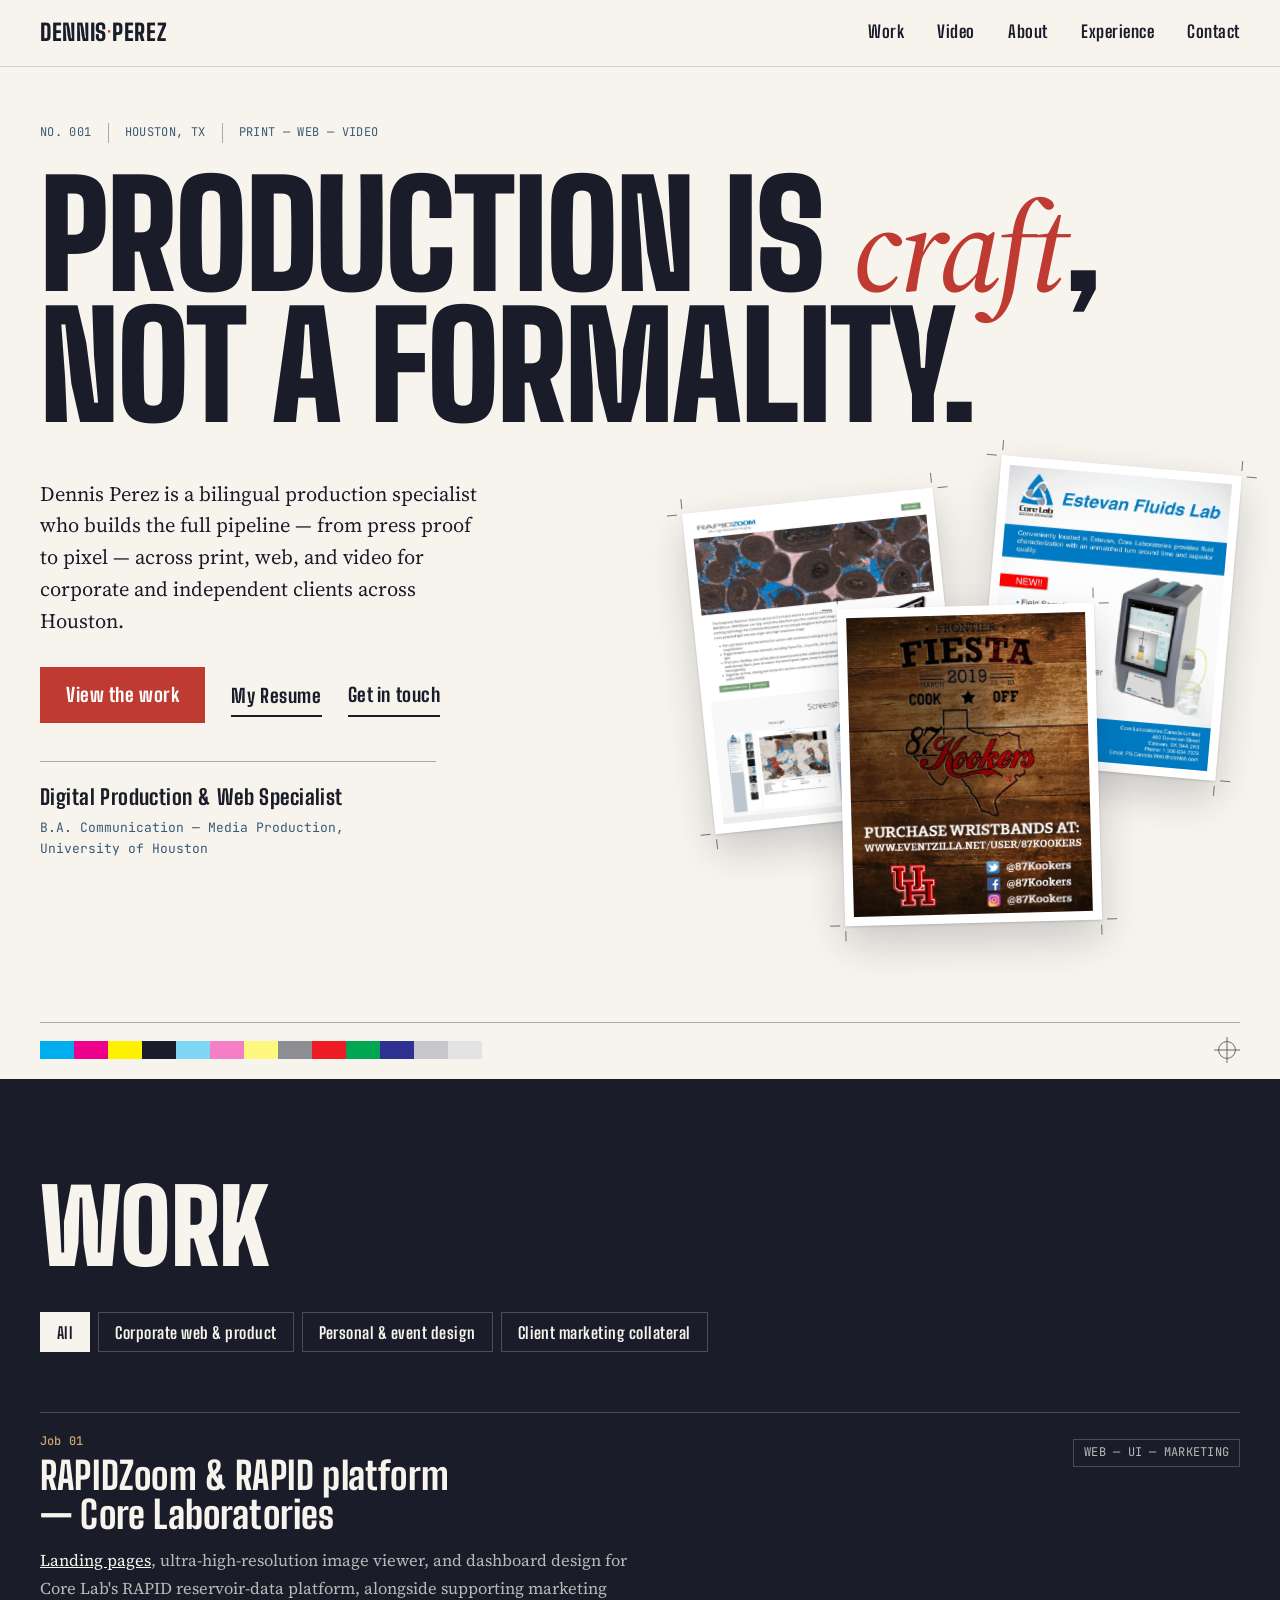
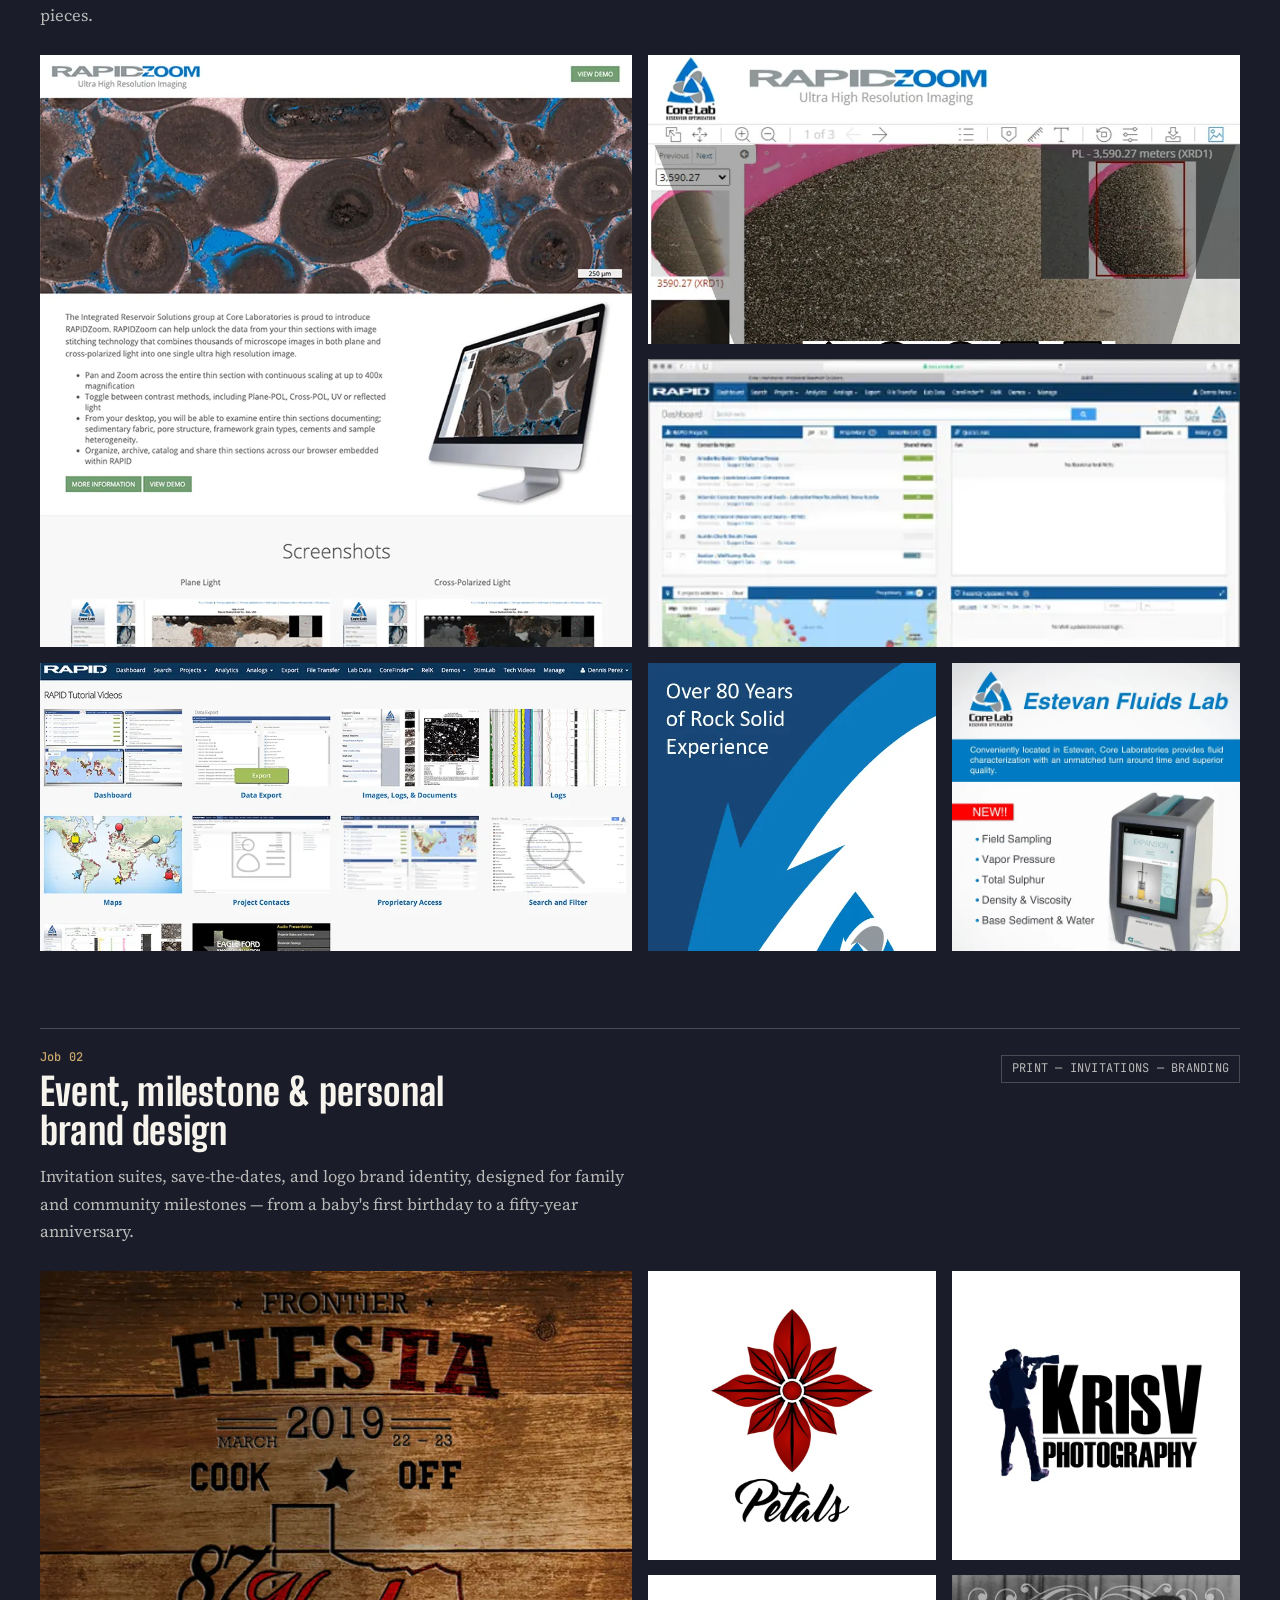
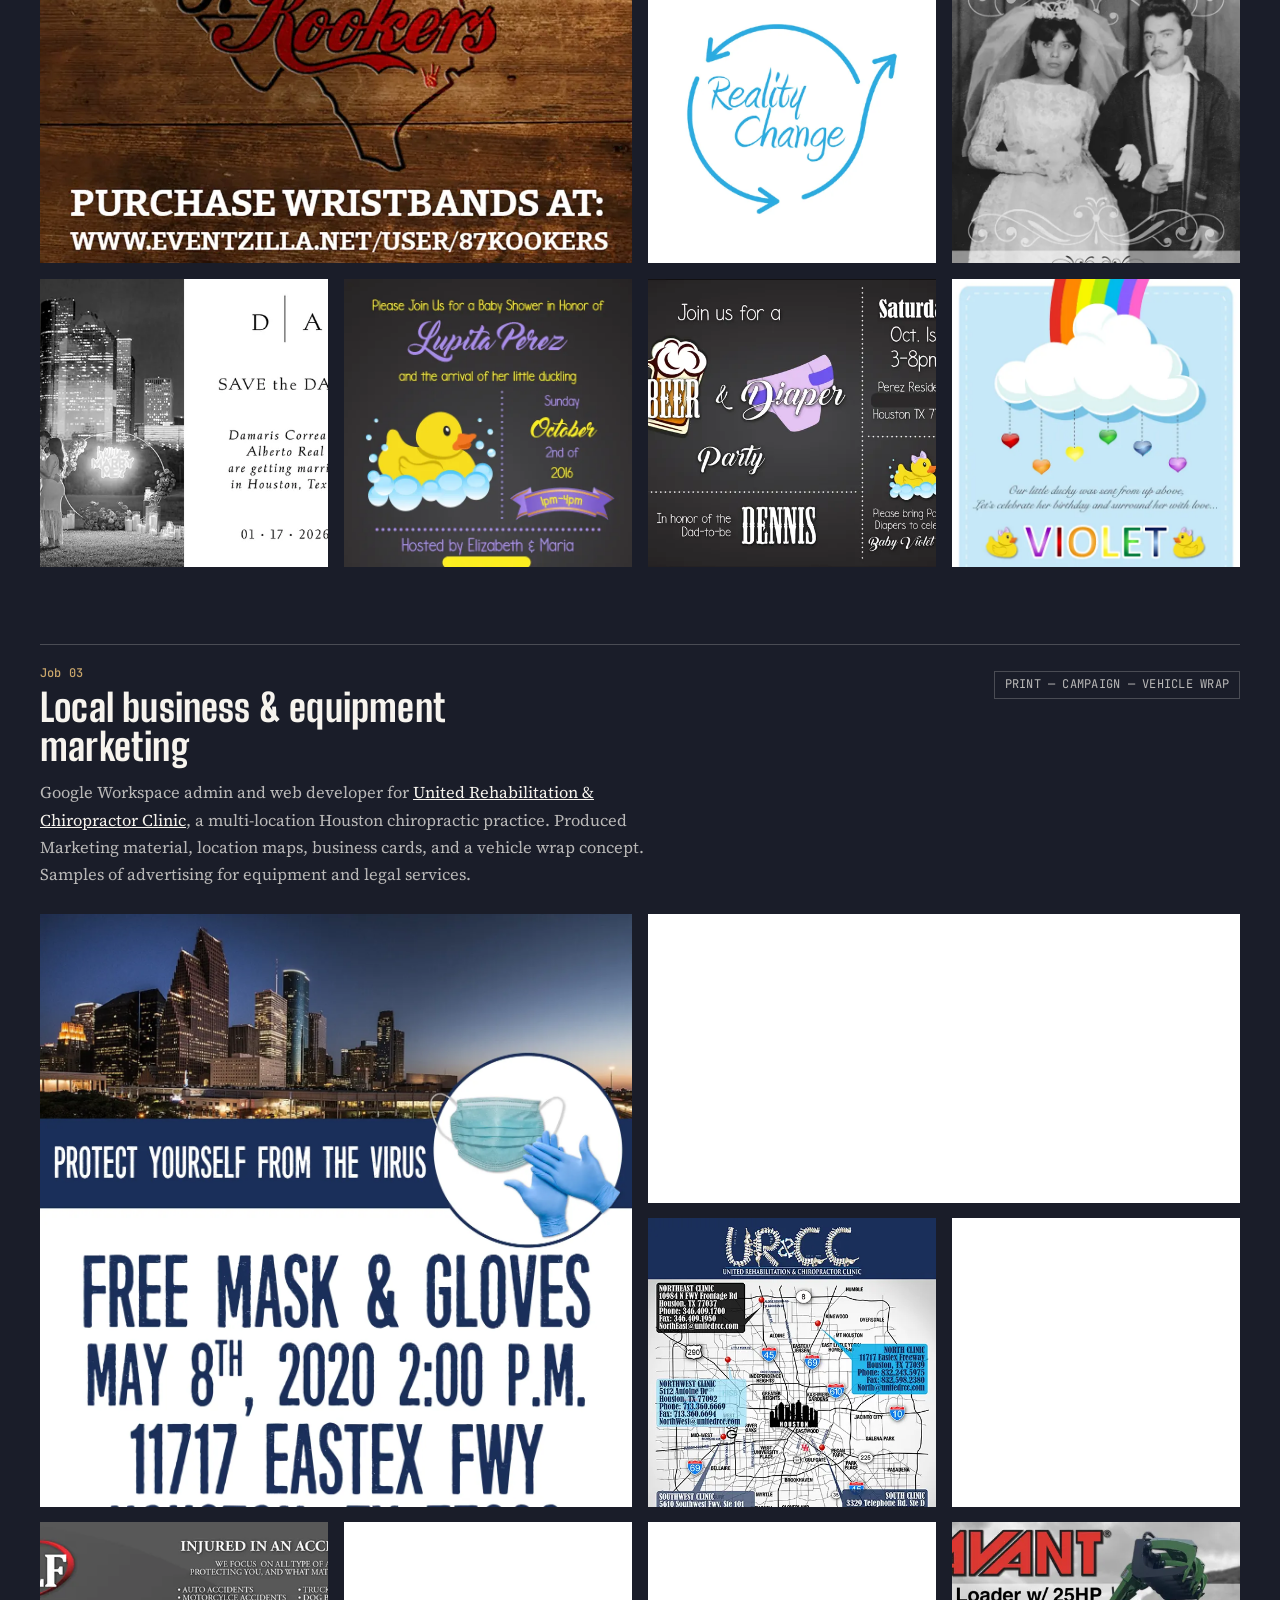
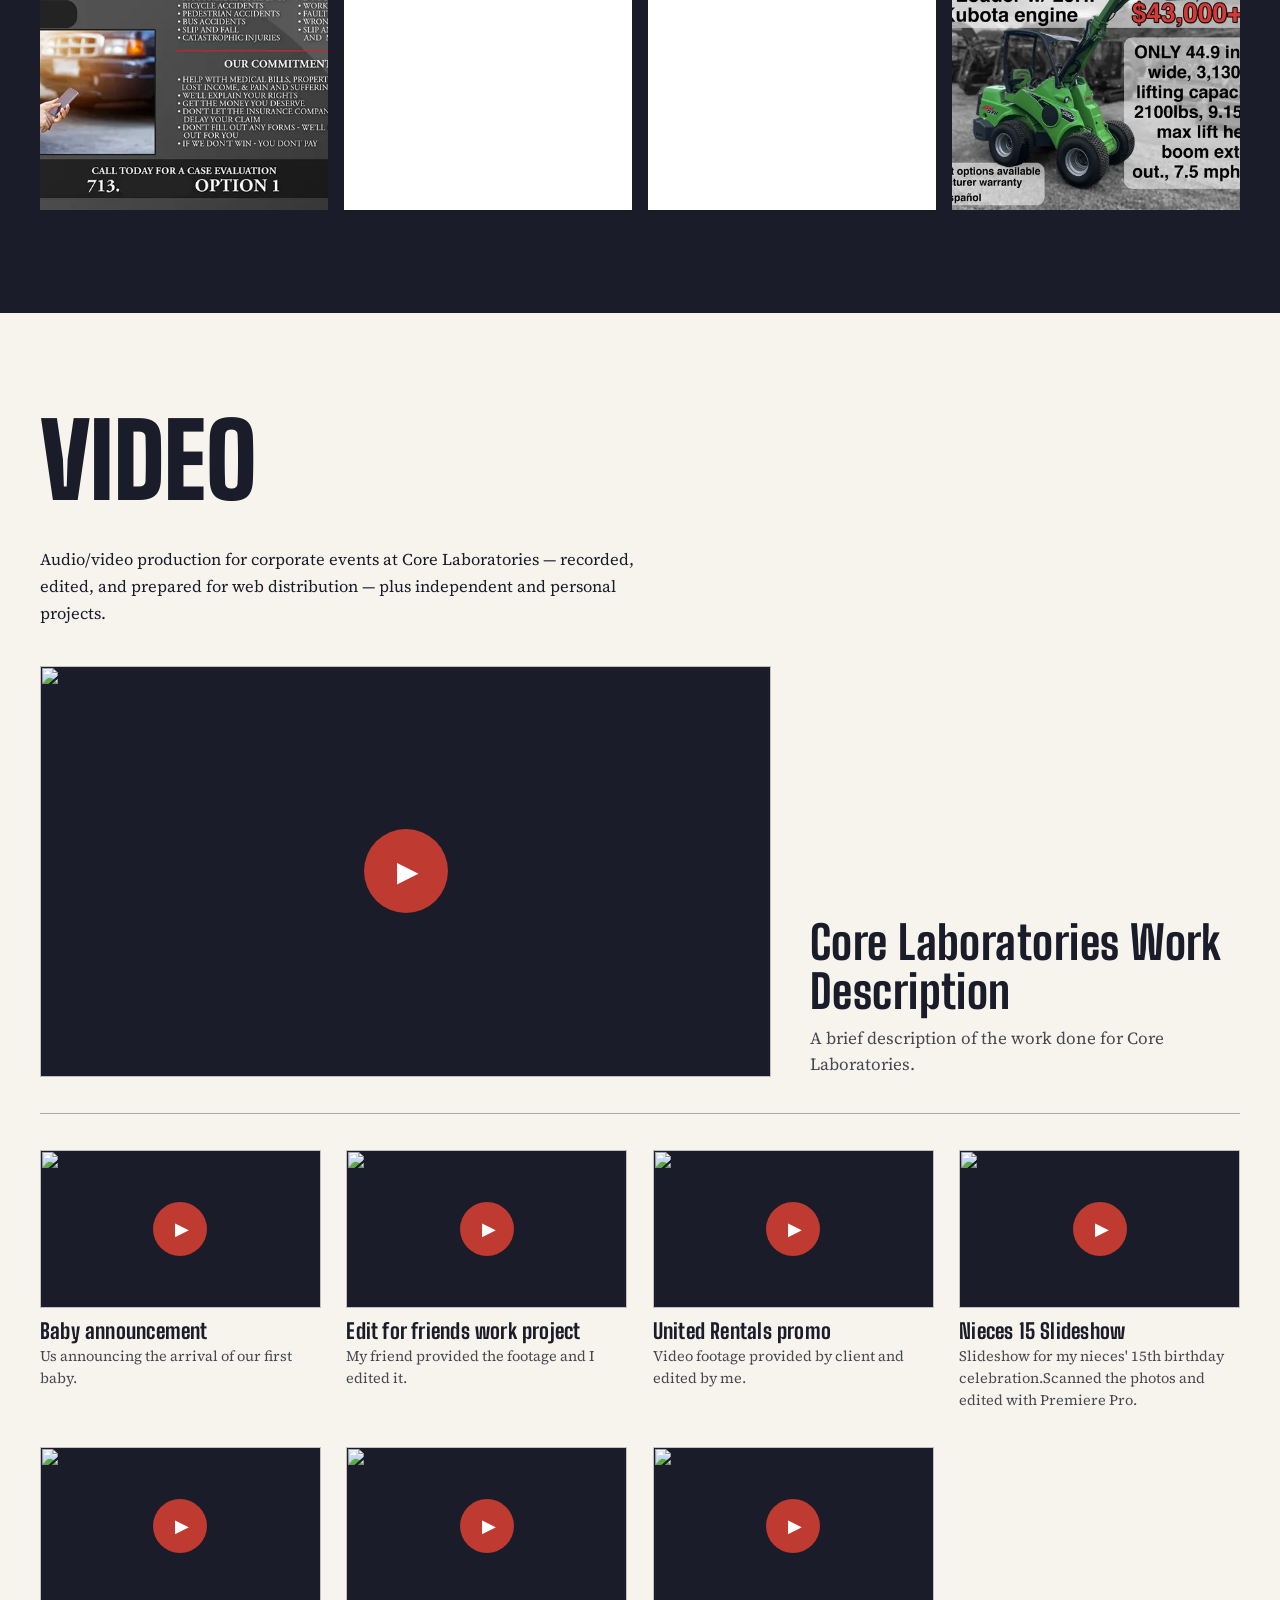
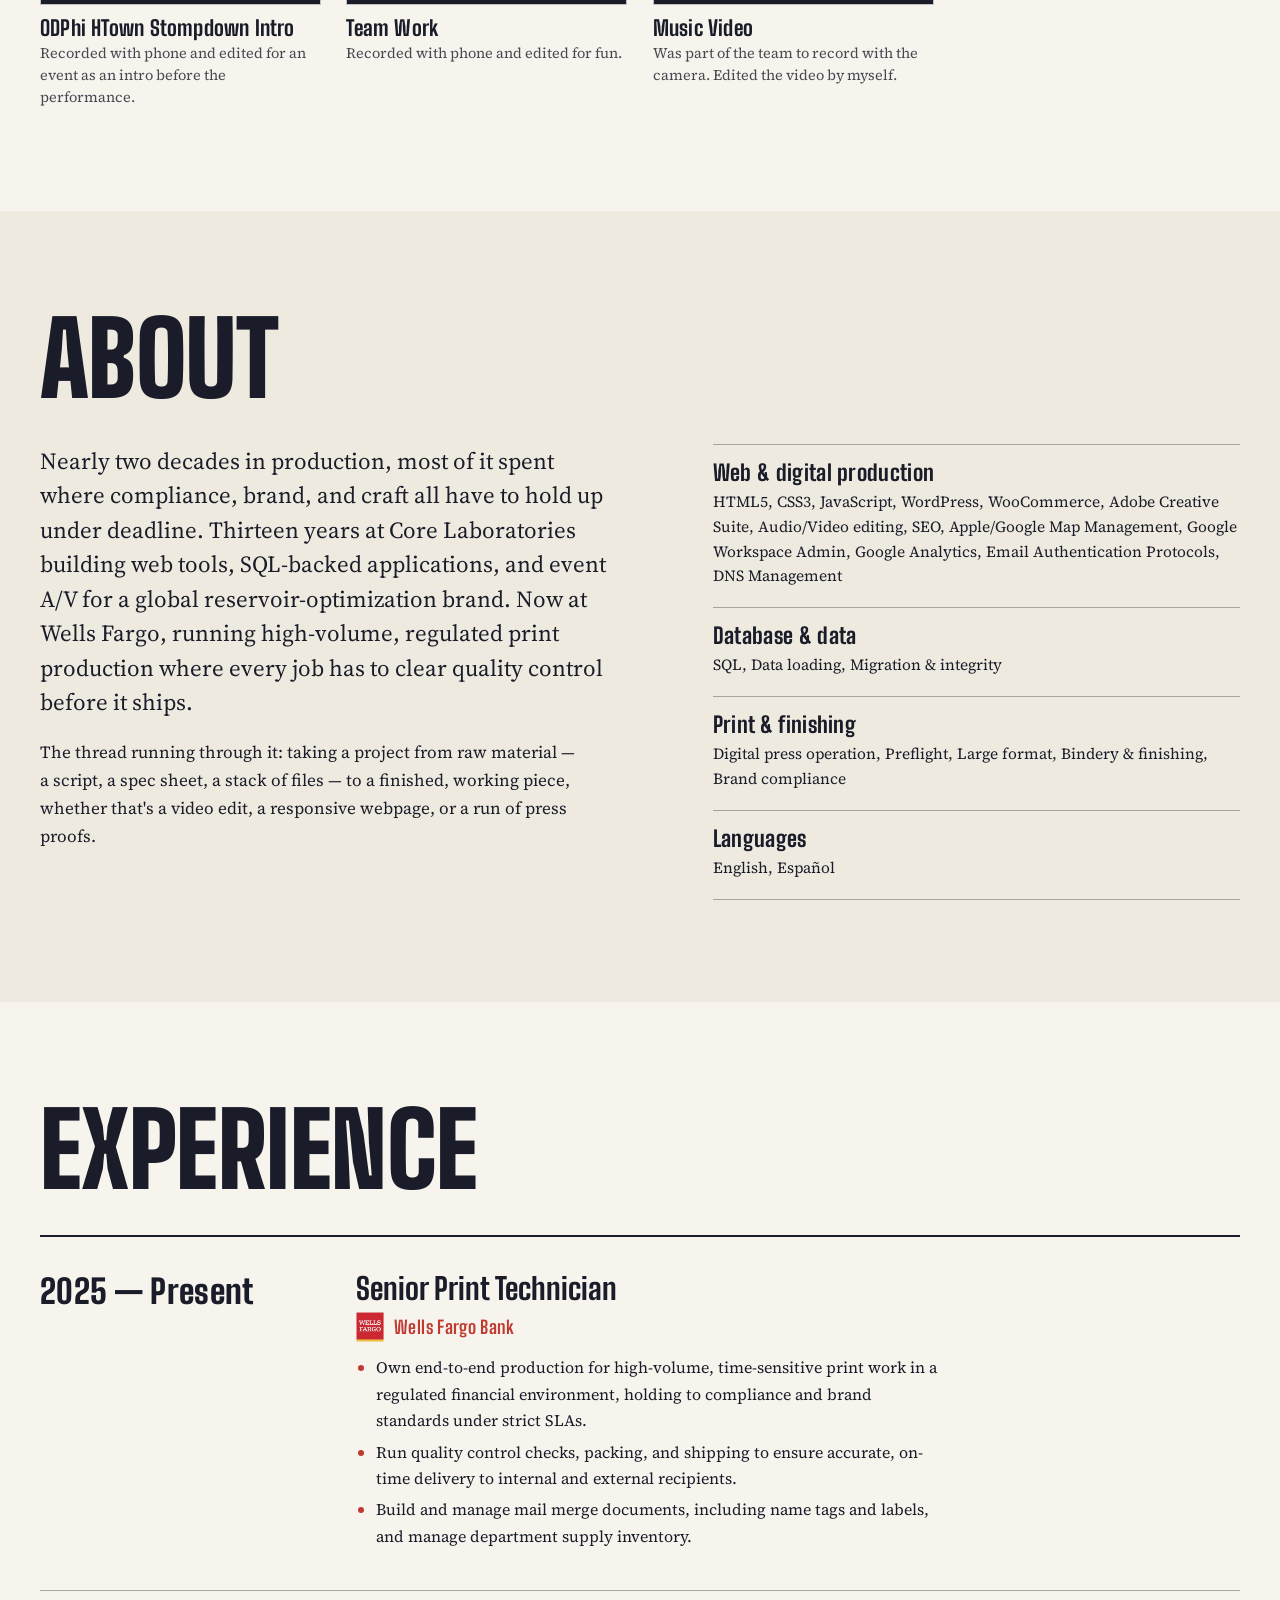
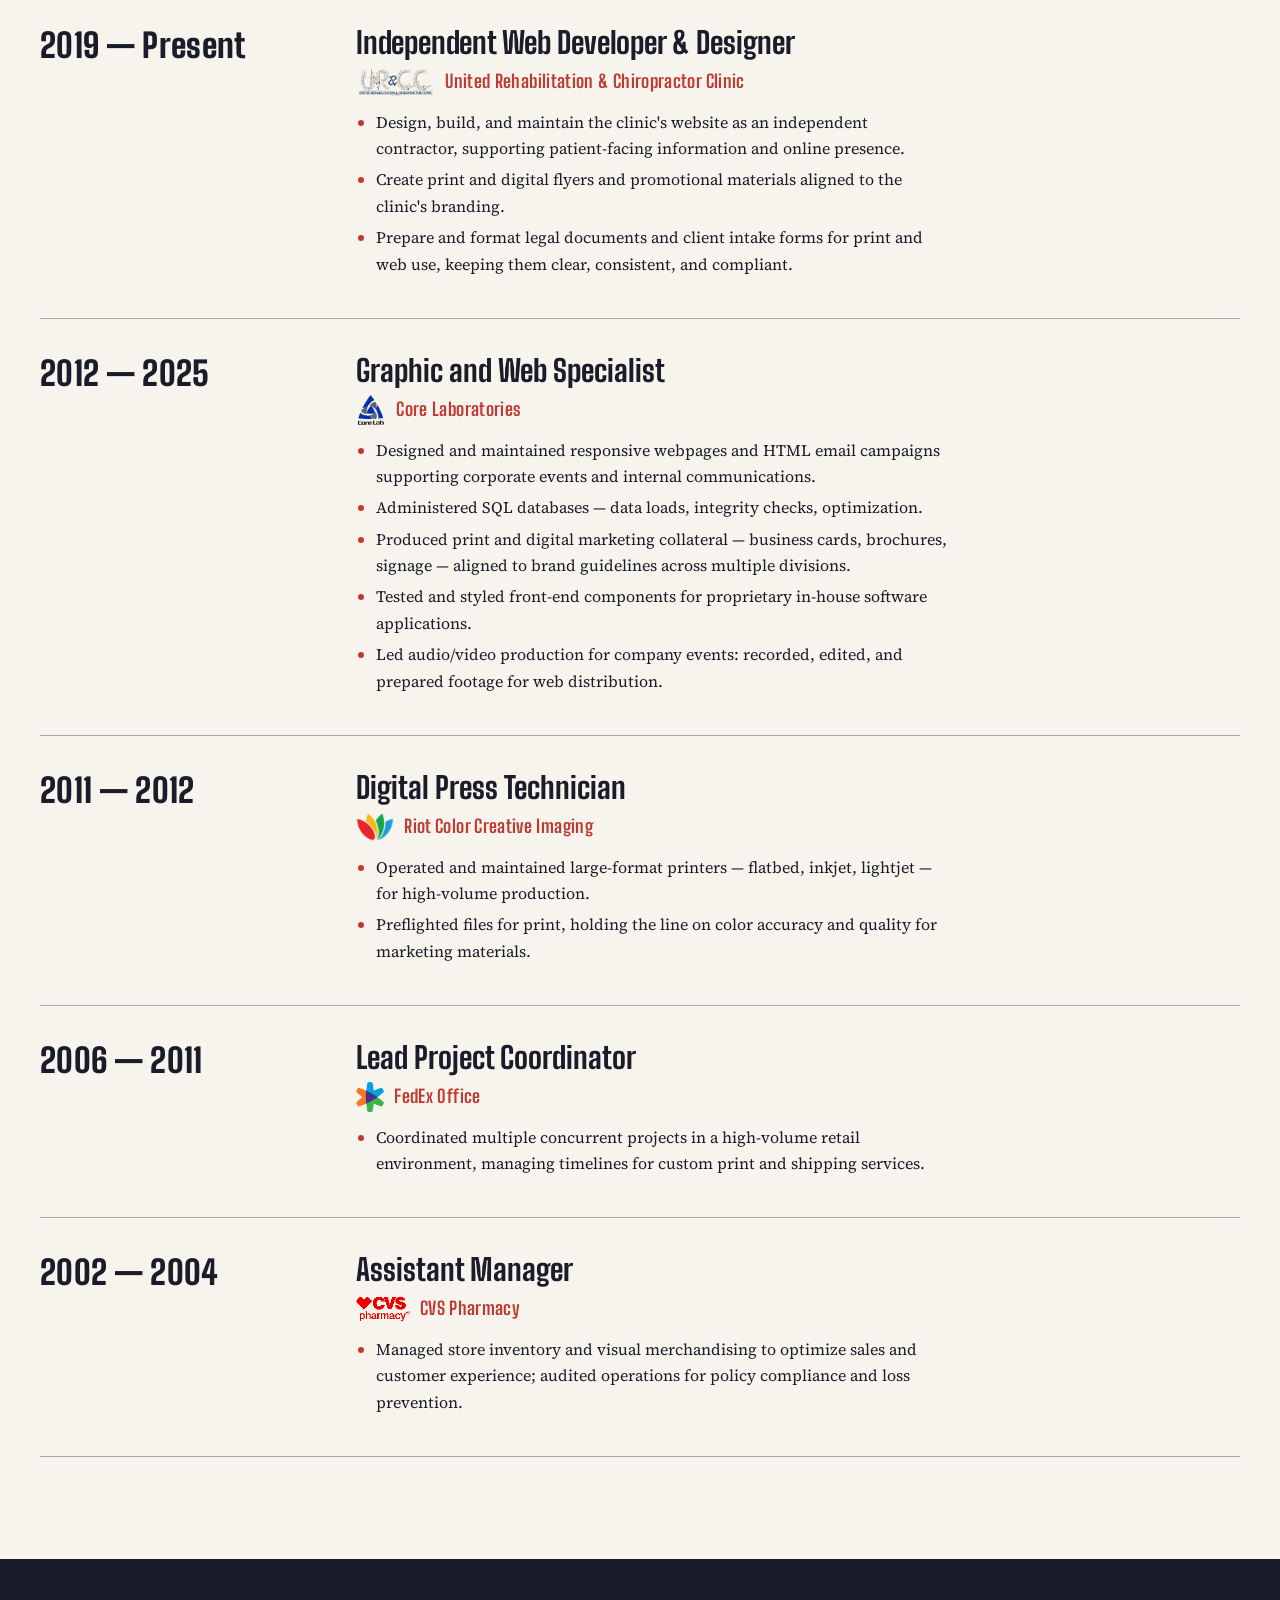
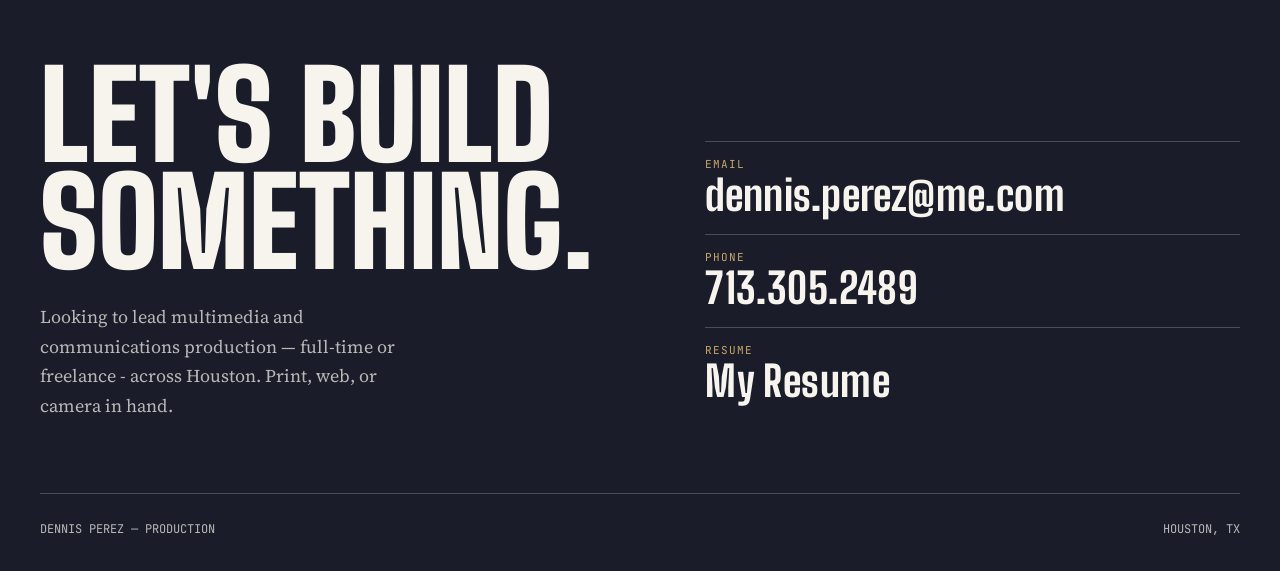
==== commit 9e69a1f5: "Serve compressed gallery images Gallery tiles load small WebP thumbnails and the lightbox opens a We" ====
--- a/index.html
+++ b/index.html
@@ -100,22 +100,22 @@
       </p>
       <div class="piece-images">
         <button class="gallery-item gallery-item--feature" type="button">
-          <img src="images/work/rapidzoon.png" alt="RAPIDZoom landing page" decoding="async">
+          <img src="images/work/thumb/rapidzoon.webp" data-full="images/work/full/rapidzoon.webp" width="1050" height="2435" alt="RAPIDZoom landing page" decoding="async">
         </button>
         <button class="gallery-item gallery-item--wide" type="button">
-          <img src="images/work/rzoom-icons.png" alt="RAPIDZoom icon design" loading="lazy" decoding="async">
+          <img src="images/work/thumb/rzoom-icons.webp" data-full="images/work/full/rzoom-icons.webp" width="1022" height="853" alt="RAPIDZoom icon design" loading="lazy" decoding="async">
         </button>
         <button class="gallery-item gallery-item--wide" type="button">
-          <img src="images/work/rapid-dash.png" alt="RAPIDZoom dashboard design" loading="lazy" decoding="async">
+          <img src="images/work/thumb/rapid-dash.webp" data-full="images/work/full/rapid-dash.webp" width="500" height="337" alt="RAPIDZoom dashboard design" loading="lazy" decoding="async">
         </button>
         <button class="gallery-item gallery-item--wide" type="button">
-          <img src="images/work/tutorial-videos.png" alt="RAPIDZoom tutorial videos" loading="lazy" decoding="async">
-        </button>
-        <button class="gallery-item" type="button">
-          <img src="images/work/digital_ad.png" alt="Digital ad for CLB" loading="lazy" decoding="async">
-        </button>
-        <button class="gallery-item" type="button">
-          <img src="images/work/Estevan_Fluids_Lab.png" alt="Estevan Fluids Lab flyer" loading="lazy" decoding="async">
+          <img src="images/work/thumb/tutorial-videos.webp" data-full="images/work/full/tutorial-videos.webp" width="982" height="831" alt="RAPIDZoom tutorial videos" loading="lazy" decoding="async">
+        </button>
+        <button class="gallery-item" type="button">
+          <img src="images/work/thumb/digital_ad.webp" data-full="images/work/full/digital_ad.webp" width="521" height="896" alt="Digital ad for CLB" loading="lazy" decoding="async">
+        </button>
+        <button class="gallery-item" type="button">
+          <img src="images/work/thumb/Estevan_Fluids_Lab.webp" data-full="images/work/full/Estevan_Fluids_Lab.webp" width="640" height="828" alt="Estevan Fluids Lab flyer" loading="lazy" decoding="async">
         </button>
       </div>
     </div>
@@ -129,31 +129,31 @@
         community milestones — from a baby's first birthday to a fifty-year anniversary.</p>
       <div class="piece-images">
         <button class="gallery-item gallery-item--feature" type="button">
-          <img src="images/work/87Kookers.png" alt="87 Kookers event ad" decoding="async">
+          <img src="images/work/thumb/87Kookers.webp" data-full="images/work/full/87Kookers.webp" width="1000" height="1250" alt="87 Kookers event ad" decoding="async">
         </button>
         <button class="gallery-item gallery-item--fit" type="button">
-          <img src="images/work/petals_logo.png" alt="PETALS logo design" loading="lazy" decoding="async">
+          <img src="images/work/thumb/petals_logo.webp" data-full="images/work/full/petals_logo.webp" width="552" height="726" alt="PETALS logo design" loading="lazy" decoding="async">
         </button>
         <button class="gallery-item gallery-item--fit" type="button">
-          <img src="images/work/krisv_logo.png" alt="KRIS-V logo design" loading="lazy" decoding="async">
+          <img src="images/work/thumb/krisv_logo.webp" data-full="images/work/full/krisv_logo.webp" width="640" height="400" alt="KRIS-V logo design" loading="lazy" decoding="async">
         </button>
         <button class="gallery-item gallery-item--fit" type="button">
-          <img src="images/work/reality-change.png" alt="Reality Change logo" loading="lazy" decoding="async">
-        </button>
-        <button class="gallery-item" type="button">
-          <img src="images/work/50thanniv.png" alt="50th anniversary photo" loading="lazy" decoding="async">
-        </button>
-        <button class="gallery-item" type="button">
-          <img src="images/work/save_date.png" alt="Save the date invitation" loading="lazy" decoding="async">
-        </button>
-        <button class="gallery-item" type="button">
-          <img src="images/work/babyshower.png" alt="Baby shower invitation" loading="lazy" decoding="async">
-        </button>
-        <button class="gallery-item" type="button">
-          <img src="images/work/beeranddiaper.png" alt="Beer and Diaper party invitation" loading="lazy" decoding="async">
-        </button>
-        <button class="gallery-item" type="button">
-          <img src="images/work/1yr_bday.png" alt="First birthday invitation" loading="lazy" decoding="async">
+          <img src="images/work/thumb/reality-change.webp" data-full="images/work/full/reality-change.webp" width="640" height="577" alt="Reality Change logo" loading="lazy" decoding="async">
+        </button>
+        <button class="gallery-item" type="button">
+          <img src="images/work/thumb/50thanniv.webp" data-full="images/work/full/50thanniv.webp" width="640" height="896" alt="50th anniversary photo" loading="lazy" decoding="async">
+        </button>
+        <button class="gallery-item" type="button">
+          <img src="images/work/thumb/save_date.webp" data-full="images/work/full/save_date.webp" width="640" height="457" alt="Save the date invitation" loading="lazy" decoding="async">
+        </button>
+        <button class="gallery-item" type="button">
+          <img src="images/work/thumb/babyshower.webp" data-full="images/work/full/babyshower.webp" width="600" height="900" alt="Baby shower invitation" loading="lazy" decoding="async">
+        </button>
+        <button class="gallery-item" type="button">
+          <img src="images/work/thumb/beeranddiaper.webp" data-full="images/work/full/beeranddiaper.webp" width="640" height="514" alt="Beer and Diaper party invitation" loading="lazy" decoding="async">
+        </button>
+        <button class="gallery-item" type="button">
+          <img src="images/work/thumb/1yr_bday.webp" data-full="images/work/full/1yr_bday.webp" width="600" height="900" alt="First birthday invitation" loading="lazy" decoding="async">
         </button>
       </div>
     </div>
@@ -172,28 +172,28 @@
       </p>
       <div class="piece-images">
         <button class="gallery-item gallery-item--feature" type="button">
-          <img src="images/work/mask_drive.png" alt="Mask drive event flyer" decoding="async">
+          <img src="images/work/thumb/mask_drive.webp" data-full="images/work/full/mask_drive.webp" width="1280" height="1978" alt="Mask drive event flyer" decoding="async">
         </button>
         <button class="gallery-item gallery-item--wide" type="button">
-          <img src="images/work/Trax_24.png" alt="2024 Trax car wrap design" loading="lazy" decoding="async">
-        </button>
-        <button class="gallery-item" type="button">
-          <img src="images/work/5Locations.png" alt="5 locations marketing materials" loading="lazy" decoding="async">
-        </button>
-        <button class="gallery-item" type="button">
-          <img src="images/work/URCC_BC.png" alt="United Rehabilitation & Chiropractor Clinic business card" loading="lazy" decoding="async">
-        </button>
-        <button class="gallery-item" type="button">
-          <img src="images/work/olf.png" alt="OLF legal services ad" loading="lazy" decoding="async">
-        </button>
-        <button class="gallery-item" type="button">
-          <img src="images/work/rancho_real.png" alt="Rancho Real digital ad" loading="lazy" decoding="async">
-        </button>
-        <button class="gallery-item" type="button">
-          <img src="images/work/Yanmar_Vio35.png" alt="Yanmar Vio35 equipment ad" loading="lazy" decoding="async">
-        </button>
-        <button class="gallery-item" type="button">
-          <img src="images/work/Avant_528.png" alt="Avant 528 equipment ad" loading="lazy" decoding="async">
+          <img src="images/work/thumb/Trax_24.webp" data-full="images/work/full/Trax_24.webp" width="1280" height="841" alt="2024 Trax car wrap design" loading="lazy" decoding="async">
+        </button>
+        <button class="gallery-item" type="button">
+          <img src="images/work/thumb/5Locations.webp" data-full="images/work/full/5Locations.webp" width="500" height="647" alt="5 locations marketing materials" loading="lazy" decoding="async">
+        </button>
+        <button class="gallery-item" type="button">
+          <img src="images/work/thumb/URCC_BC.webp" data-full="images/work/full/URCC_BC.webp" width="640" height="731" alt="United Rehabilitation & Chiropractor Clinic business card" loading="lazy" decoding="async">
+        </button>
+        <button class="gallery-item" type="button">
+          <img src="images/work/thumb/olf.webp" data-full="images/work/full/olf.webp" width="640" height="427" alt="OLF legal services ad" loading="lazy" decoding="async">
+        </button>
+        <button class="gallery-item" type="button">
+          <img src="images/work/thumb/rancho_real.webp" data-full="images/work/full/rancho_real.webp" width="640" height="828" alt="Rancho Real digital ad" loading="lazy" decoding="async">
+        </button>
+        <button class="gallery-item" type="button">
+          <img src="images/work/thumb/Yanmar_Vio35.webp" data-full="images/work/full/Yanmar_Vio35.webp" width="640" height="853" alt="Yanmar Vio35 equipment ad" loading="lazy" decoding="async">
+        </button>
+        <button class="gallery-item" type="button">
+          <img src="images/work/thumb/Avant_528.webp" data-full="images/work/full/Avant_528.webp" width="640" height="480" alt="Avant 528 equipment ad" loading="lazy" decoding="async">
         </button>
       </div>
     </div>
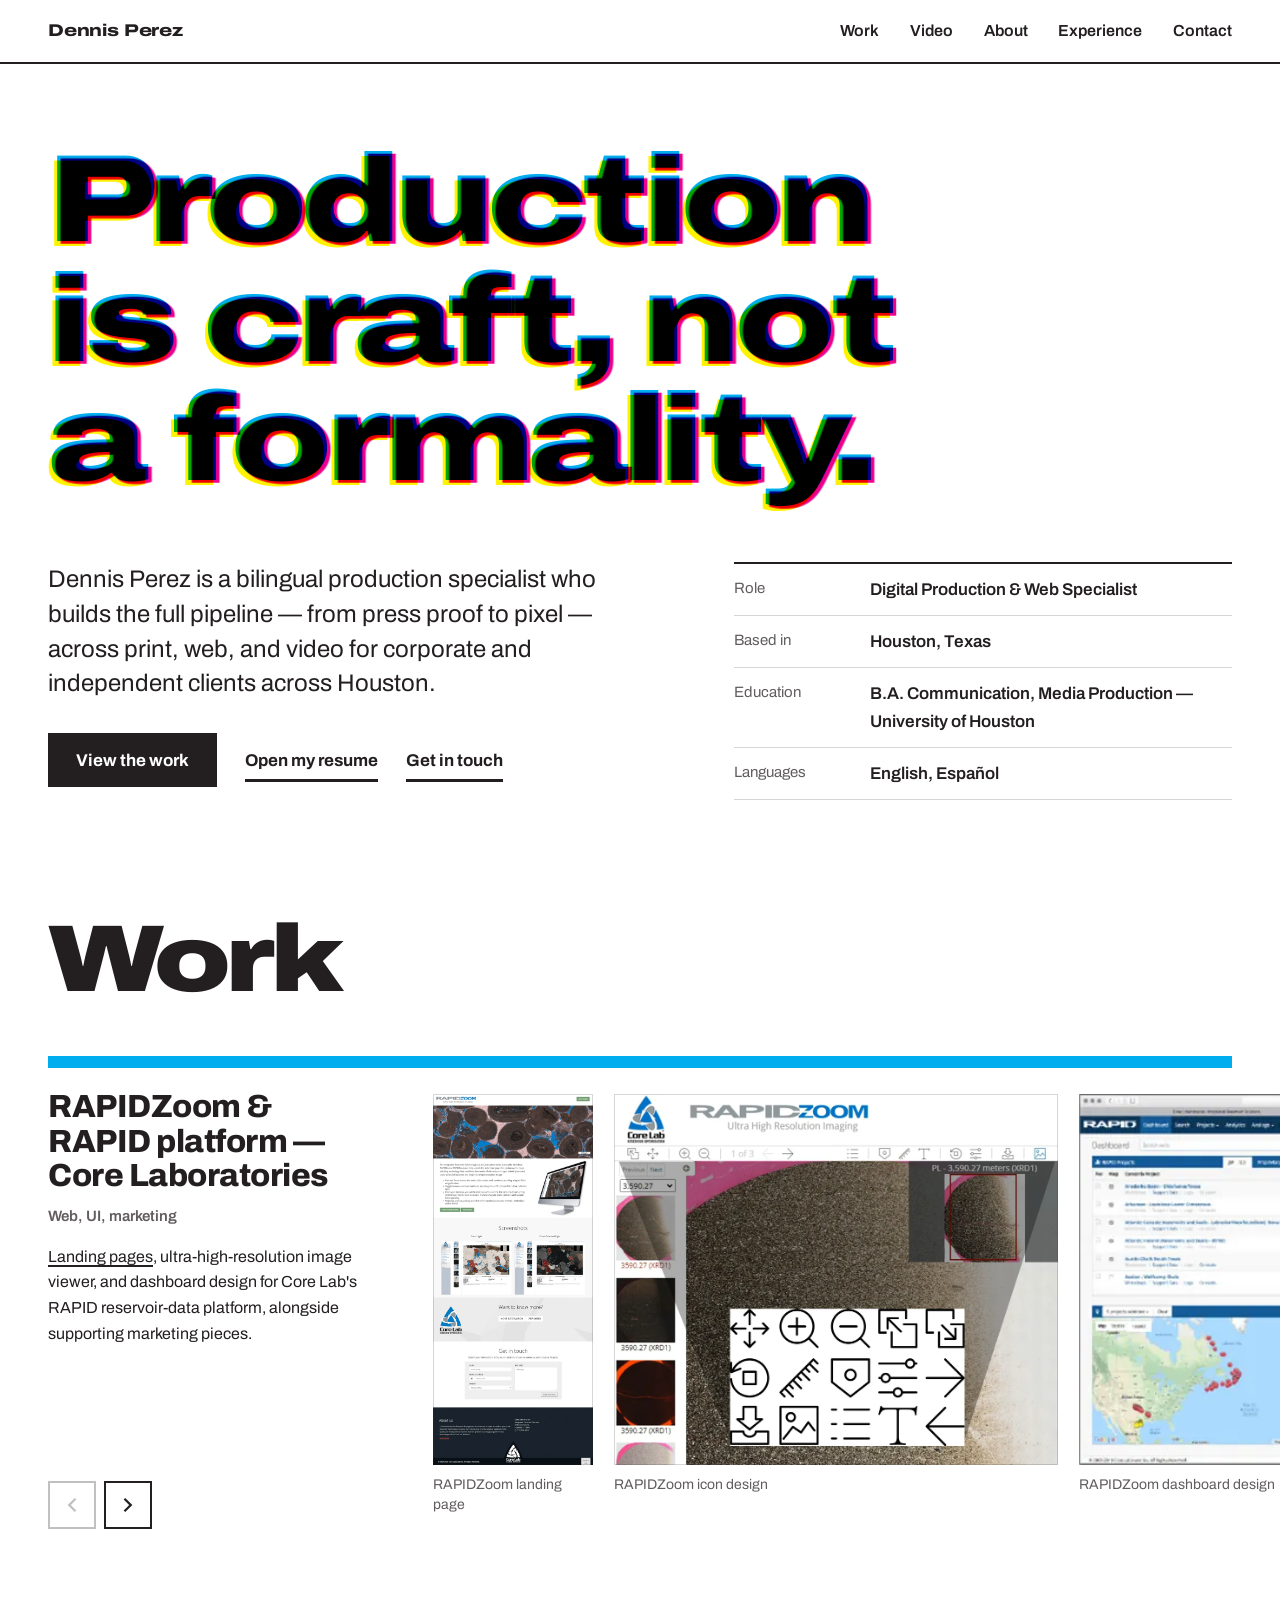
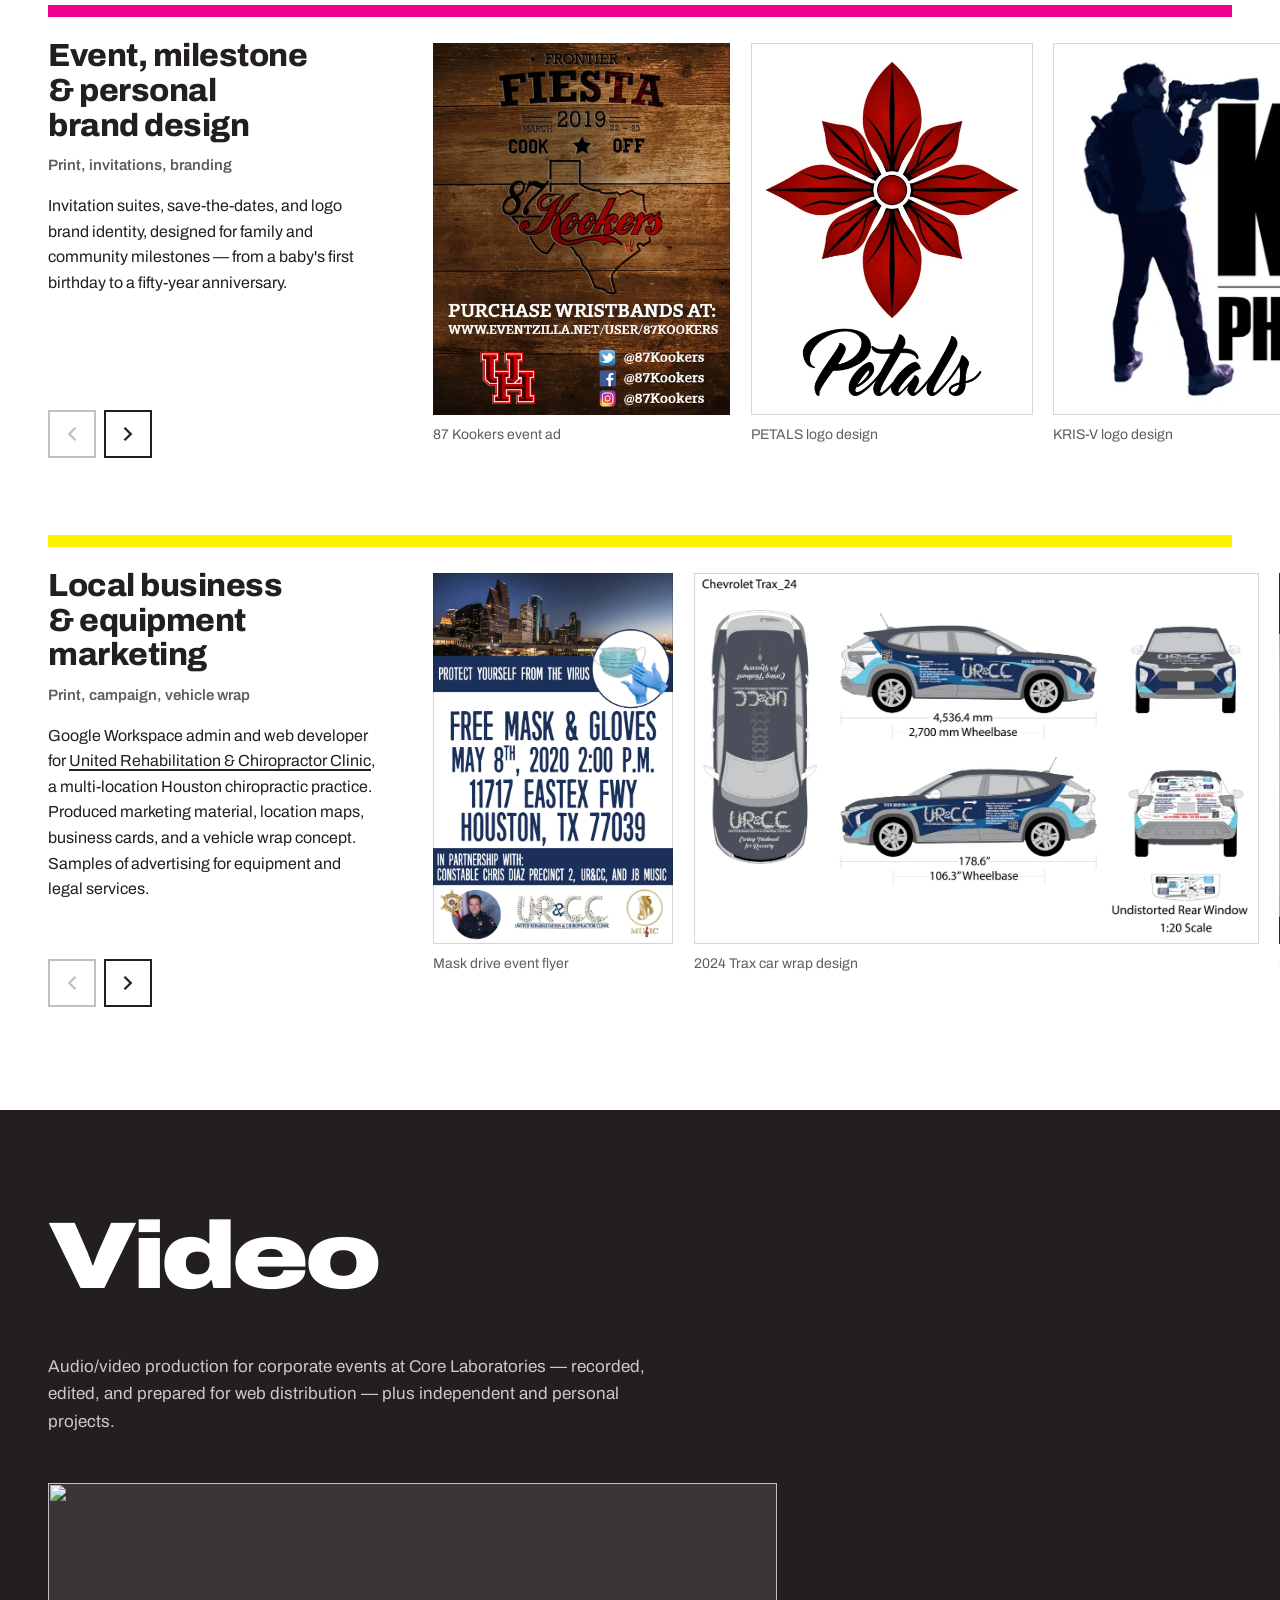
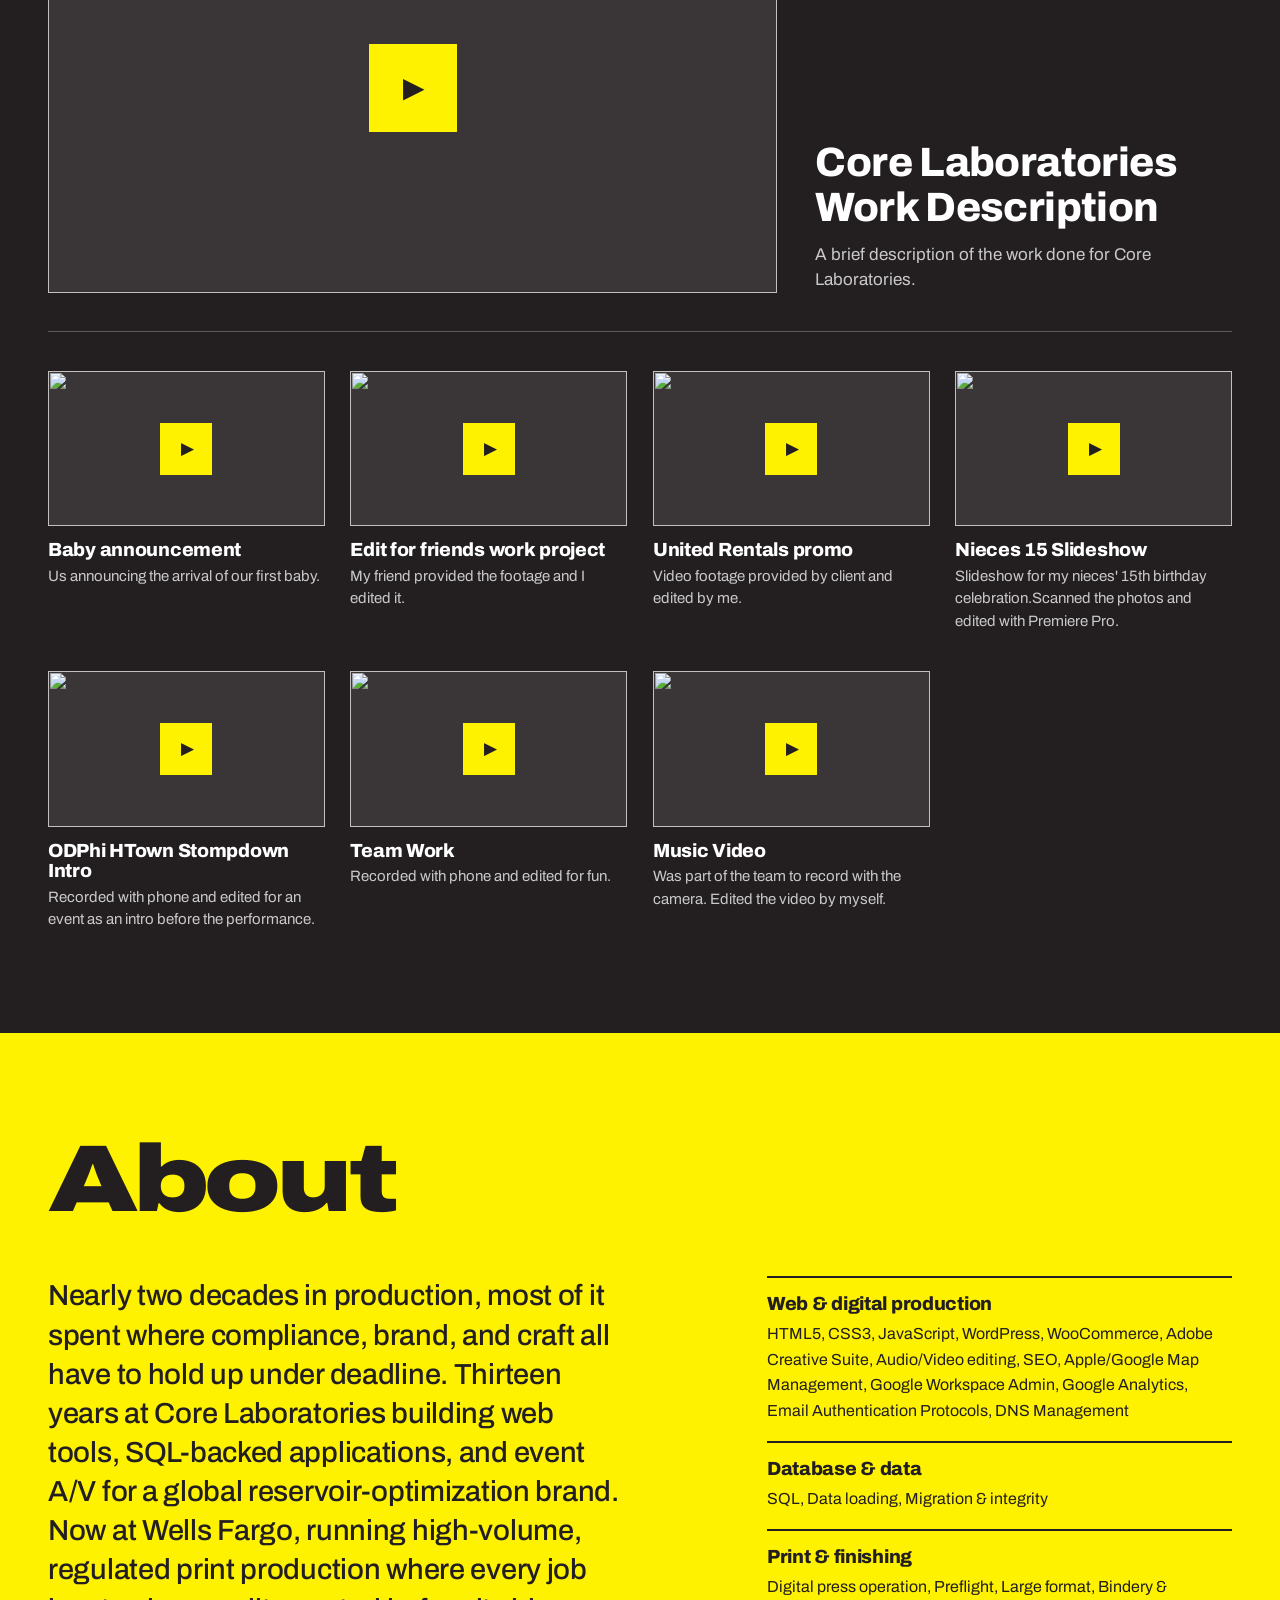
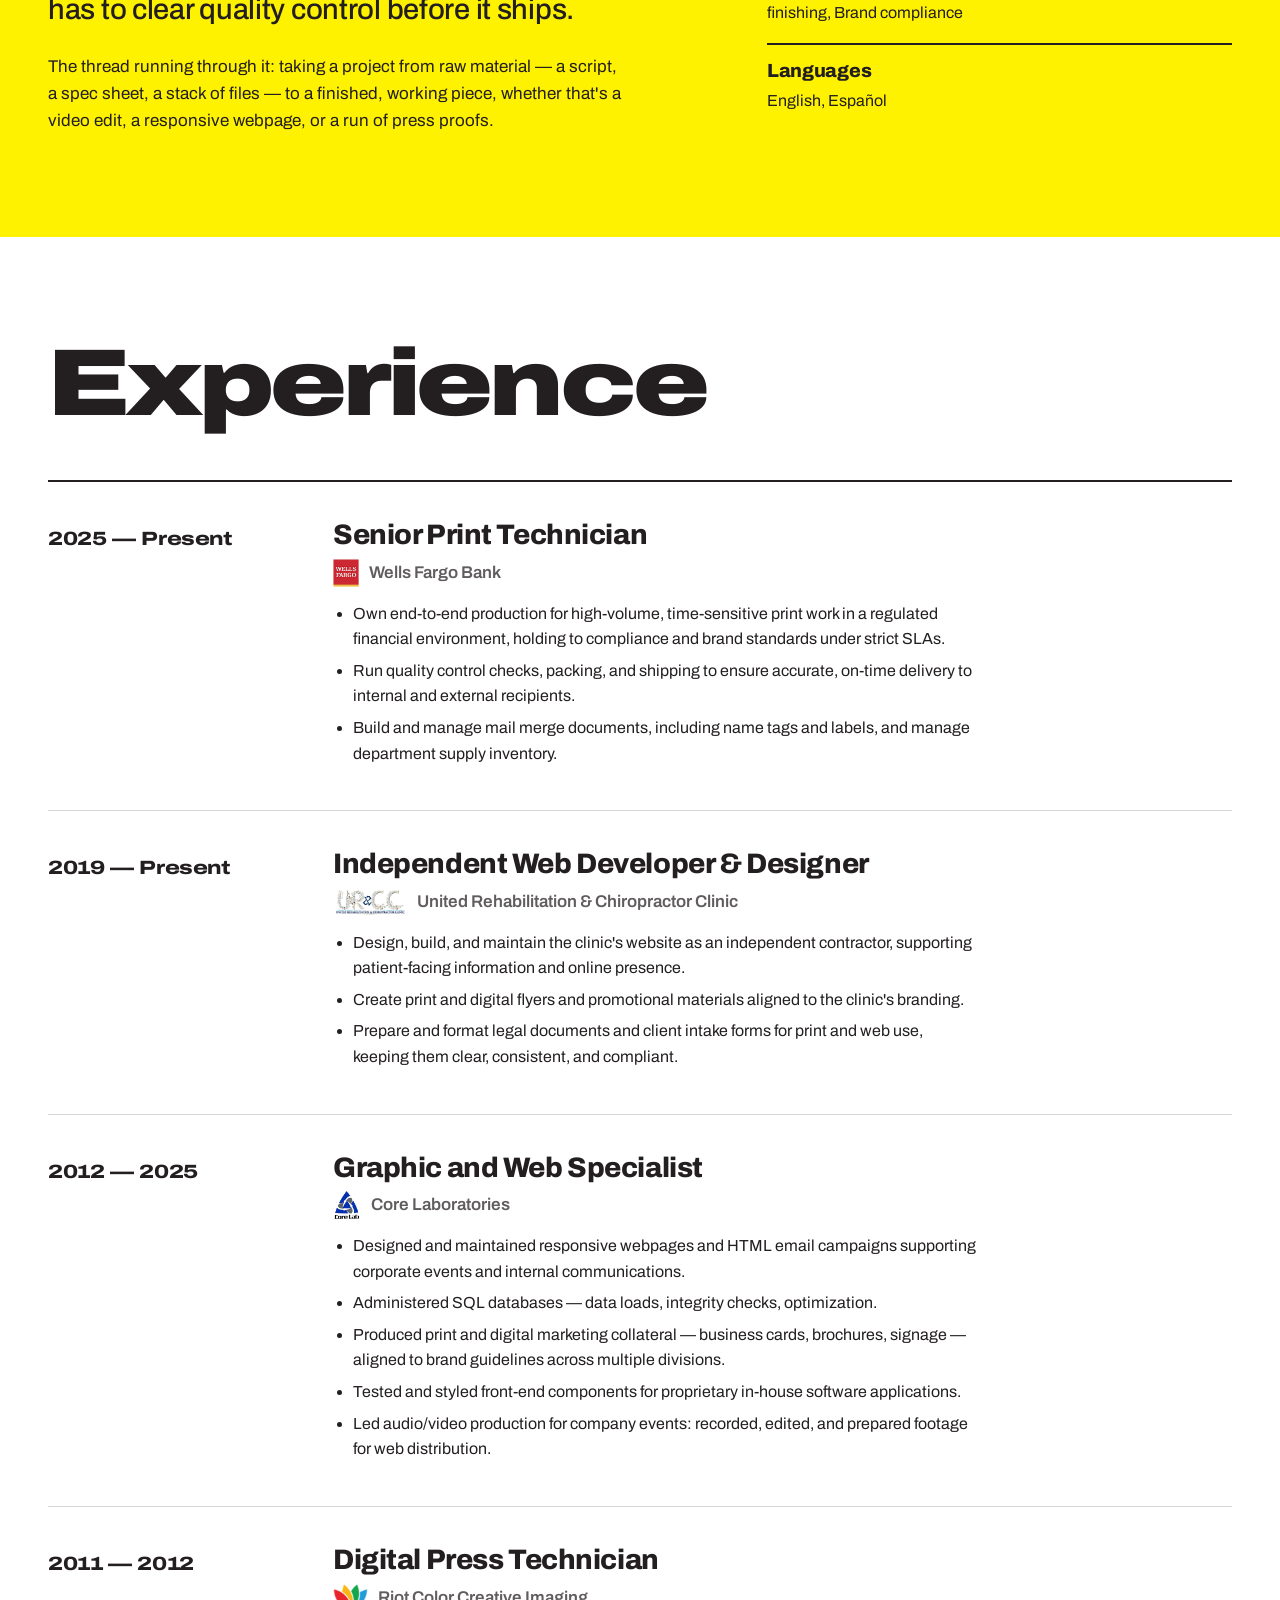
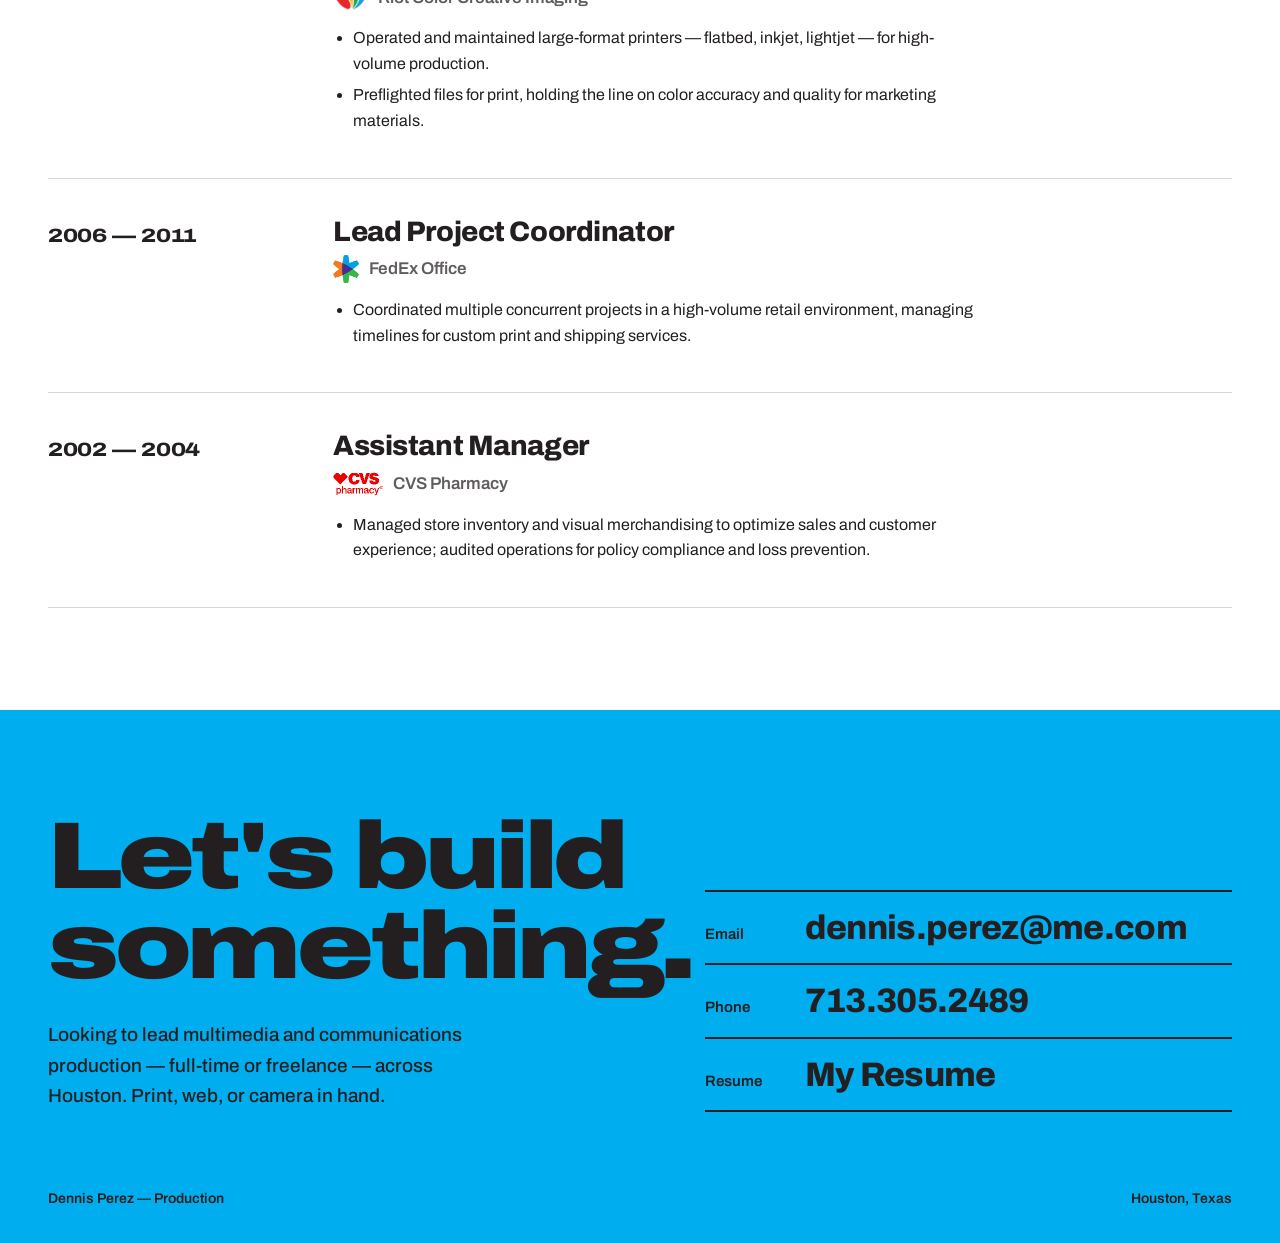
==== commit e1527b8e: "Redesign portfolio around CMYK overprint The headline is printed three times in cyan, magenta and ye" ====
--- a/index.html
+++ b/index.html
@@ -13,7 +13,7 @@
   <link rel="preconnect" href="https://fonts.googleapis.com">
   <link rel="preconnect" href="https://fonts.gstatic.com" crossorigin>
   <link
-    href="https://fonts.googleapis.com/css2?family=Big+Shoulders:opsz,wght@10..72,500..900&family=Source+Serif+4:ital,opsz,wght@0,8..60,400;0,8..60,600;1,8..60,500&family=JetBrains+Mono:wght@400;500&display=swap"
+    href="https://fonts.googleapis.com/css2?family=Archivo:ital,wdth,wght@0,62..125,400..900;1,62..125,400..600&display=swap"
     rel="stylesheet">
   <link rel="stylesheet" href="main.css">
   <script src="main.js" defer>
@@ -27,7 +27,7 @@
 
   <header>
     <div class="nav">
-      <div class="logo"><a id="logo" href="#">DENNIS<span>·</span>PEREZ</a></div>
+      <div class="logo"><a id="logo" href="#">Dennis Perez</a></div>
       <nav class="navlinks" aria-label="Main navigation">
         <a href="#work">Work</a>
         <a href="#video">Video</a>
@@ -38,77 +38,64 @@
     </div>
   </header>
 
-    <main id="main">
+      <main id="main">
   <section class="hero">
-    <div class="ticket">
-      <span>NO. 001</span>
-      <span>HOUSTON, TX</span>
-      <span>PRINT — WEB — VIDEO</span>
-    </div>
-    <h1>Production is <em>craft</em>,<br> not a formality.</h1>
+    <h1 class="overprint">
+      <span class="line" data-text="Production">Production </span>
+      <span class="line" data-text="is craft, not">is craft, not </span>
+      <span class="line" data-text="a formality.">a formality.</span>
+    </h1>
     <div class="hero-body">
       <div class="hero-copy">
         <p class="lede">Dennis Perez is a bilingual production specialist who builds the full pipeline — from press proof
           to pixel — across print, web, and video for corporate and independent clients across Houston.</p>
         <div class="cta-row">
           <a href="#work" class="btn primary">View the work</a>
-          <button class="btn quiet" type="button" data-open-resume>My Resume</button>
+          <button class="btn quiet" type="button" data-open-resume>Open my resume</button>
           <a href="#contact" class="btn quiet">Get in touch</a>
         </div>
-        <div class="hero-facts">
-          <div class="role">Digital Production &amp; Web Specialist</div>
-          <div class="place">B.A. Communication — Media Production,<br> University of Houston</div>
-        </div>
-      </div>
-      <div class="proofs" aria-hidden="true">
-        <figure class="proof proof-1"><img src="images/hero/rapidzoom.webp" alt="" width="720" height="936"></figure>
-        <figure class="proof proof-2"><img src="images/hero/estevan.webp" alt="" width="720" height="932"></figure>
-        <figure class="proof proof-3"><img src="images/hero/kookers.webp" alt="" width="720" height="900"></figure>
-      </div>
-    </div>
-    <div class="colorbar" aria-hidden="true">
-      <span class="swatches"><i style="background:#00AEEF"></i><i style="background:#EC008C"></i><i style="background:#FFF200"></i><i style="background:#1A1D29"></i><i style="background:#7FD6F7"></i><i style="background:#F57FC5"></i><i style="background:#FFF87F"></i><i style="background:#8C8E94"></i><i style="background:#ED1C24"></i><i style="background:#00A651"></i><i style="background:#2E3192"></i><i style="background:#C6C7CA"></i><i style="background:#E3E3E5"></i></span>
-      <svg width="26" height="26" viewBox="0 0 34 34">
-        <circle cx="17" cy="17" r="11" fill="none" stroke="currentColor" stroke-width="1.2" />
-        <line x1="17" y1="0" x2="17" y2="34" stroke="currentColor" stroke-width="1.2" />
-        <line x1="0" y1="17" x2="34" y2="17" stroke="currentColor" stroke-width="1.2" />
-      </svg>
+      </div>
+      <dl class="hero-facts">
+        <div><dt>Role</dt><dd>Digital Production &amp; Web Specialist</dd></div>
+        <div><dt>Based in</dt><dd>Houston, Texas</dd></div>
+        <div><dt>Education</dt><dd>B.A. Communication, Media Production — University of Houston</dd></div>
+        <div><dt>Languages</dt><dd>English, Español</dd></div>
+      </dl>
     </div>
   </section>
 
-<section class="section band-ink" id="work">
+<section class="section" id="work">
     <div class="section-head">
       <h2>Work</h2>
     </div>
 
-    <div class="filter-row">
-      <button class="filter-btn active" type="button" data-filter="all">All</button>
-      <button class="filter-btn" type="button" data-filter="corp">Corporate web &amp; product</button>
-      <button class="filter-btn" type="button" data-filter="personal">Personal &amp; event design</button>
-      <button class="filter-btn" type="button" data-filter="client">Client marketing collateral</button>
-    </div>
-
-    <div class="piece" data-cat="corp">
+    <div class="piece plate-c" data-cat="corp">
+      <div class="piece-intro">
       <div class="piece-head">
-        <h3><span class="job-no mono">Job 01</span>RAPIDZoom &amp; RAPID platform — Core Laboratories</h3>
-        <span class="piece-tag mono">WEB — UI — MARKETING</span>
+        <h3>RAPIDZoom &amp; RAPID platform — Core Laboratories</h3>
+        <p class="piece-tag">Web, UI, marketing</p>
       </div>
       <p class="desc"><a target="_blank" href="https://rzdemo.corelab.com/home">Landing pages</a>, ultra-high-resolution
         image viewer,
         and dashboard design for Core Lab's RAPID
         reservoir-data platform, alongside supporting marketing pieces.
       </p>
-      <div class="piece-images">
-        <button class="gallery-item gallery-item--feature" type="button">
+      <div class="rail-nav">
+        <button type="button" class="rail-btn" data-rail="-1" aria-label="Scroll images left"><svg aria-hidden="true" viewBox="0 0 24 24"><path d="M15 18 9 12l6-6" /></svg></button>
+        <button type="button" class="rail-btn" data-rail="1" aria-label="Scroll images right"><svg aria-hidden="true" viewBox="0 0 24 24"><path d="m9 18 6-6-6-6" /></svg></button>
+      </div>
+      </div>
+      <div class="piece-images rail" tabindex="0" role="group" aria-label="Project images">
+        <button class="gallery-item" type="button">
           <img src="images/work/thumb/rapidzoon.webp" data-full="images/work/full/rapidzoon.webp" width="1050" height="2435" alt="RAPIDZoom landing page" decoding="async">
         </button>
-        <button class="gallery-item gallery-item--wide" type="button">
+        <button class="gallery-item" type="button">
           <img src="images/work/thumb/rzoom-icons.webp" data-full="images/work/full/rzoom-icons.webp" width="1022" height="853" alt="RAPIDZoom icon design" loading="lazy" decoding="async">
         </button>
-        <button class="gallery-item gallery-item--wide" type="button">
+        <button class="gallery-item" type="button">
           <img src="images/work/thumb/rapid-dash.webp" data-full="images/work/full/rapid-dash.webp" width="500" height="337" alt="RAPIDZoom dashboard design" loading="lazy" decoding="async">
         </button>
-        <button class="gallery-item gallery-item--wide" type="button">
+        <button class="gallery-item" type="button">
           <img src="images/work/thumb/tutorial-videos.webp" data-full="images/work/full/tutorial-videos.webp" width="982" height="831" alt="RAPIDZoom tutorial videos" loading="lazy" decoding="async">
         </button>
         <button class="gallery-item" type="button">
@@ -120,24 +107,30 @@
       </div>
     </div>
 
-    <div class="piece" data-cat="personal">
+    <div class="piece plate-m" data-cat="personal">
+      <div class="piece-intro">
       <div class="piece-head">
-        <h3><span class="job-no mono">Job 02</span>Event, milestone &amp; personal brand design</h3>
-        <span class="piece-tag mono">PRINT — INVITATIONS — BRANDING</span>
+        <h3>Event, milestone &amp; personal brand design</h3>
+        <p class="piece-tag">Print, invitations, branding</p>
       </div>
       <p class="desc">Invitation suites, save-the-dates, and logo brand identity, designed for family and
         community milestones — from a baby's first birthday to a fifty-year anniversary.</p>
-      <div class="piece-images">
-        <button class="gallery-item gallery-item--feature" type="button">
+      <div class="rail-nav">
+        <button type="button" class="rail-btn" data-rail="-1" aria-label="Scroll images left"><svg aria-hidden="true" viewBox="0 0 24 24"><path d="M15 18 9 12l6-6" /></svg></button>
+        <button type="button" class="rail-btn" data-rail="1" aria-label="Scroll images right"><svg aria-hidden="true" viewBox="0 0 24 24"><path d="m9 18 6-6-6-6" /></svg></button>
+      </div>
+      </div>
+      <div class="piece-images rail" tabindex="0" role="group" aria-label="Project images">
+        <button class="gallery-item" type="button">
           <img src="images/work/thumb/87Kookers.webp" data-full="images/work/full/87Kookers.webp" width="1000" height="1250" alt="87 Kookers event ad" decoding="async">
         </button>
-        <button class="gallery-item gallery-item--fit" type="button">
+        <button class="gallery-item" type="button">
           <img src="images/work/thumb/petals_logo.webp" data-full="images/work/full/petals_logo.webp" width="552" height="726" alt="PETALS logo design" loading="lazy" decoding="async">
         </button>
-        <button class="gallery-item gallery-item--fit" type="button">
+        <button class="gallery-item" type="button">
           <img src="images/work/thumb/krisv_logo.webp" data-full="images/work/full/krisv_logo.webp" width="640" height="400" alt="KRIS-V logo design" loading="lazy" decoding="async">
         </button>
-        <button class="gallery-item gallery-item--fit" type="button">
+        <button class="gallery-item" type="button">
           <img src="images/work/thumb/reality-change.webp" data-full="images/work/full/reality-change.webp" width="640" height="577" alt="Reality Change logo" loading="lazy" decoding="async">
         </button>
         <button class="gallery-item" type="button">
@@ -158,23 +151,29 @@
       </div>
     </div>
 
-    <div class="piece" data-cat="client">
+    <div class="piece plate-y" data-cat="client">
+      <div class="piece-intro">
       <div class="piece-head">
-        <h3><span class="job-no mono">Job 03</span>Local business &amp; equipment marketing</h3>
-        <span class="piece-tag mono">PRINT — CAMPAIGN — VEHICLE WRAP</span>
+        <h3>Local business &amp; equipment marketing</h3>
+        <p class="piece-tag">Print, campaign, vehicle wrap</p>
       </div>
       <p class="desc">Google Workspace admin and web developer for <a target="_blank"
           href="https://unitedrcc.com">United
           Rehabilitation &amp;
-          Chiropractor Clinic</a>, a multi-location Houston chiropractic practice. Produced Marketing material,
+          Chiropractor Clinic</a>, a multi-location Houston chiropractic practice. Produced marketing material,
         location maps, business cards, and a vehicle wrap concept. Samples of advertising for equipment and legal
         services.
       </p>
-      <div class="piece-images">
-        <button class="gallery-item gallery-item--feature" type="button">
+      <div class="rail-nav">
+        <button type="button" class="rail-btn" data-rail="-1" aria-label="Scroll images left"><svg aria-hidden="true" viewBox="0 0 24 24"><path d="M15 18 9 12l6-6" /></svg></button>
+        <button type="button" class="rail-btn" data-rail="1" aria-label="Scroll images right"><svg aria-hidden="true" viewBox="0 0 24 24"><path d="m9 18 6-6-6-6" /></svg></button>
+      </div>
+      </div>
+      <div class="piece-images rail" tabindex="0" role="group" aria-label="Project images">
+        <button class="gallery-item" type="button">
           <img src="images/work/thumb/mask_drive.webp" data-full="images/work/full/mask_drive.webp" width="1280" height="1978" alt="Mask drive event flyer" decoding="async">
         </button>
-        <button class="gallery-item gallery-item--wide" type="button">
+        <button class="gallery-item" type="button">
           <img src="images/work/thumb/Trax_24.webp" data-full="images/work/full/Trax_24.webp" width="1280" height="841" alt="2024 Trax car wrap design" loading="lazy" decoding="async">
         </button>
         <button class="gallery-item" type="button">
@@ -200,7 +199,7 @@
 
   </section>
 
-<section class="section" id="video">
+<section class="section band-k" id="video">
     <div class="section-head">
       <h2>Video</h2>
     </div>
@@ -330,7 +329,7 @@
     </div>-->
   </section>
 
-<section class="section band-tint" id="about">
+<section class="section band-y" id="about">
     <div class="section-head">
       <h2>About</h2>
     </div>
@@ -572,12 +571,12 @@
     </object>
   </dialog>
 
-  <footer id="contact">
+  <footer id="contact" class="band-c">
     <div class="footer-in">
       <div class="footer-top">
         <div>
           <h2>Let's build<br>something.</h2>
-          <p class="lede">Looking to lead multimedia and communications production — full-time or freelance - across
+          <p class="lede">Looking to lead multimedia and communications production — full-time or freelance — across
             Houston. Print, web, or camera in hand.</p>
         </div>
         <div class="contact-list">
@@ -589,8 +588,8 @@
         </div>
       </div>
       <div class="bottom-row">
-        <span>DENNIS PEREZ — PRODUCTION</span>
-        <span>HOUSTON, TX</span>
+        <span>Dennis Perez — Production</span>
+        <span>Houston, Texas</span>
       </div>
     </div>
   </footer>
--- a/main.css
+++ b/main.css
@@ -1,25 +1,20 @@
+/* Overprint: the page is printed in four plates.
+   --c, --m, --y and --k are the process colours as Adobe apps render them on screen. */
 :root {
-    --ink: #1A1D29;
-    --ink-2: #242838;
-    --paper: #F7F4EE;
-    --paper-2: #EFEAE0;
-    --red: #BF3A30;
-    --red-light: #F0776C;
-    --steel: #3B5A73;
-    --gold: #C9A66B;
-    --line: rgba(26, 29, 41, 0.16);
-    --line-strong: rgba(26, 29, 41, 0.35);
-    --line-inv: rgba(247, 244, 238, 0.22);
-    --muted-inv: rgba(247, 244, 238, 0.72);
-
-    --display: 'Big Shoulders', 'Arial Narrow', sans-serif;
-    --serif: 'Source Serif 4', Georgia, serif;
-    --mono: 'JetBrains Mono', ui-monospace, monospace;
-
-    --max: 1240px;
-    --gutter: clamp(20px, 4vw, 40px);
-    --bleed: max(var(--gutter), calc((100% - var(--max)) / 2));
-    --gap: clamp(8px, 1.2vw, 16px);
+    --c: #00AEEF;
+    --m: #EC008C;
+    --y: #FFF200;
+    --k: #231F20;
+    --paper: #FFFFFF;
+    --grey: #615D5F;
+    --rule: rgba(35, 31, 32, 0.18);
+    --rule-inv: rgba(255, 255, 255, 0.26);
+    --muted-inv: rgba(255, 255, 255, 0.76);
+
+    --max: 1280px;
+    --gutter: clamp(20px, 4vw, 48px);
+    --bleed: max(var(--gutter), calc((100vw - var(--max)) / 2));
+    --rail-h: clamp(230px, 29vw, 400px);
 }
 
 * {
@@ -34,38 +29,39 @@
 
 body {
     background: var(--paper);
-    color: var(--ink);
-    font-family: var(--serif);
+    color: var(--k);
+    font-family: 'Archivo', 'Helvetica Neue', Arial, sans-serif;
     font-size: 17px;
-    line-height: 1.65;
+    line-height: 1.6;
     -webkit-font-smoothing: antialiased;
     overflow-x: hidden;
 }
 
 ::selection {
-    background: var(--red);
-    color: var(--paper);
+    background: var(--y);
+    color: var(--k);
 }
 
 h1,
 h2,
 h3 {
-    font-family: var(--display);
-    font-weight: 700;
-    line-height: 1.05;
+    font-weight: 800;
+    line-height: 1.08;
+    letter-spacing: -0.015em;
 }
 
 a {
     color: inherit;
+    text-decoration-thickness: 2px;
+    text-underline-offset: 3px;
+}
+
+a:hover {
+    text-decoration-color: var(--m);
 }
 
 img {
     max-width: 100%;
-}
-
-.mono {
-    font-family: var(--mono);
-    letter-spacing: 0.02em;
 }
 
 .visually-hidden {
@@ -86,8 +82,8 @@
     left: 8px;
     z-index: 100;
     padding: 10px 14px;
-    background: var(--ink);
-    color: var(--paper);
+    background: var(--k);
+    color: #fff;
     transform: translateY(-150%);
 }
 
@@ -96,20 +92,24 @@
 }
 
 :focus-visible {
-    outline: 3px solid var(--steel);
+    outline: 3px solid var(--m);
     outline-offset: 3px;
 }
 
-.band-ink :focus-visible,
-footer :focus-visible,
-dialog :focus-visible {
-    outline-color: var(--gold);
+.band-c :focus-visible {
+    outline-color: var(--k);
+}
+
+.band-k :focus-visible,
+.image-viewer :focus-visible,
+.video-viewer :focus-visible {
+    outline-color: var(--y);
 }
 
 #main,
 section[id],
 footer[id] {
-    scroll-margin-top: 4.5rem;
+    scroll-margin-top: 4.25rem;
 }
 
 /* ===== HEADER ===== */
@@ -117,491 +117,412 @@
     position: sticky;
     top: 0;
     z-index: 50;
-    background: rgba(247, 244, 238, 0.94);
-    backdrop-filter: blur(6px);
-    border-bottom: 1px solid var(--line);
+    background: var(--paper);
+    border-bottom: 2px solid var(--k);
 }
 
 .nav {
     display: flex;
     align-items: center;
     justify-content: space-between;
-    gap: 12px 24px;
+    gap: 8px 24px;
     padding: 14px var(--bleed);
 }
 
 .logo {
-    font-family: var(--display);
+    font-stretch: 125%;
     font-weight: 800;
-    font-size: 23px;
-    letter-spacing: 0.03em;
+    font-size: 17px;
+    letter-spacing: -0.01em;
 }
 
 #logo {
     text-decoration: none;
 }
 
-.logo span {
-    color: var(--red);
-}
-
 .navlinks {
     display: flex;
-    gap: clamp(16px, 2.6vw, 34px);
-    font-family: var(--display);
-    font-size: 17px;
+    gap: clamp(14px, 2.4vw, 32px);
+    font-size: 16px;
     font-weight: 600;
-    letter-spacing: 0.03em;
 }
 
 .navlinks a {
     text-decoration: none;
     padding: 4px 0;
-    border-bottom: 2px solid transparent;
+    box-shadow: inset 0 -3px 0 transparent;
+    transition: box-shadow 0.15s ease;
 }
 
 .navlinks a:hover {
-    color: var(--red);
-    border-bottom-color: var(--red);
+    box-shadow: inset 0 -3px 0 var(--m);
 }
 
 /* ===== HERO ===== */
 .hero {
-    padding: clamp(2rem, 5vw, 3.5rem) var(--bleed) 0;
-}
-
-.ticket {
-    font-family: var(--mono);
-    font-size: 12px;
-    color: var(--steel);
-    display: flex;
-    flex-wrap: wrap;
-    gap: 8px 16px;
-    margin-bottom: clamp(18px, 2.4vw, 28px);
-    letter-spacing: 0.03em;
-}
-
-.ticket span {
-    border-left: 1px solid var(--line-strong);
-    padding-left: 16px;
-}
-
-.ticket span:first-child {
-    border-left: none;
-    padding-left: 0;
-}
-
-.hero h1 {
-    font-size: clamp(3.5rem, 11.4vw, 9.5rem);
+    padding: clamp(2.5rem, 6vw, 5rem) var(--bleed) clamp(3rem, 6vw, 5rem);
+    overflow-x: clip;
+}
+
+/* The headline is printed three times — cyan, magenta, yellow — and the plates
+   multiply to black where they land in register. */
+.overprint {
+    --px: 0;
+    --py: 0;
+    font-stretch: 125%;
     font-weight: 900;
-    line-height: 0.88;
-    letter-spacing: -0.012em;
-    text-transform: uppercase;
-}
-
-.hero h1 em {
-    font-family: var(--serif);
-    font-style: italic;
-    font-weight: 500;
-    font-size: 0.86em;
-    letter-spacing: -0.03em;
-    text-transform: none;
-    color: var(--red);
+    font-size: clamp(2.35rem, 9.7vw, 8.9rem);
+    line-height: 0.96;
+    letter-spacing: -0.045em;
+    color: var(--c);
+    isolation: isolate;
+}
+
+.overprint .line {
+    position: relative;
+    display: block;
+    width: fit-content;
+    white-space: nowrap;
+}
+
+.overprint .line::before,
+.overprint .line::after {
+    content: attr(data-text);
+    position: absolute;
+    inset: 0;
+    mix-blend-mode: multiply;
+    pointer-events: none;
+    user-select: none;
+    transition: transform 0.25s ease-out;
+}
+
+.overprint .line::before {
+    color: var(--m);
+    transform: translate(calc(0.028em + var(--px) * 0.035em), calc(0.022em + var(--py) * 0.03em));
+    animation: plate-m 1.25s cubic-bezier(0.2, 0.75, 0.2, 1) both;
+}
+
+.overprint .line::after {
+    color: var(--y);
+    transform: translate(calc(-0.024em - var(--px) * 0.03em), calc(0.04em - var(--py) * 0.035em));
+    animation: plate-y 1.25s cubic-bezier(0.2, 0.75, 0.2, 1) 0.08s both;
+}
+
+@keyframes plate-m {
+    from {
+        translate: -0.42em 0.16em;
+    }
+
+    to {
+        translate: 0 0;
+    }
+}
+
+@keyframes plate-y {
+    from {
+        translate: 0.36em -0.2em;
+    }
+
+    to {
+        translate: 0 0;
+    }
+}
+
+@supports not (mix-blend-mode: multiply) {
+    .overprint {
+        color: var(--k);
+    }
+
+    .overprint .line::before,
+    .overprint .line::after {
+        display: none;
+    }
+}
+
+@media (forced-colors: active) {
+    .overprint {
+        color: CanvasText;
+    }
+
+    .overprint .line::before,
+    .overprint .line::after {
+        display: none;
+    }
 }
 
 .hero-body {
     display: grid;
-    grid-template-columns: minmax(0, 1fr) minmax(0, 0.95fr);
-    gap: clamp(32px, 6vw, 80px);
+    grid-template-columns: minmax(0, 1.1fr) minmax(0, 0.9fr);
+    gap: clamp(32px, 6vw, 96px);
     align-items: start;
-    margin-top: clamp(28px, 4vw, 48px);
+    margin-top: clamp(32px, 5vw, 64px);
 }
 
 .hero .lede {
-    font-size: clamp(18px, 1.6vw, 21px);
-    line-height: 1.55;
-    max-width: 44ch;
+    font-size: clamp(19px, 1.9vw, 24px);
+    line-height: 1.45;
+    max-width: 40ch;
 }
 
 .cta-row {
     display: flex;
     flex-wrap: wrap;
     align-items: center;
-    gap: 10px 26px;
-    margin-top: 30px;
+    gap: 12px 28px;
+    margin-top: 32px;
 }
 
 .btn {
     display: inline-flex;
     align-items: center;
     appearance: none;
-    font-family: var(--display);
-    font-size: 19px;
+    font: inherit;
+    font-size: 17px;
     font-weight: 700;
-    letter-spacing: 0.03em;
     text-decoration: none;
     cursor: pointer;
     border: 0;
     background: none;
-    color: var(--ink);
-    transition: background-color 0.18s ease, color 0.18s ease, border-color 0.18s ease;
+    color: var(--k);
+    transition: background-color 0.15s ease, color 0.15s ease, box-shadow 0.15s ease;
 }
 
 .btn.primary {
-    min-height: 52px;
-    padding: 12px 26px;
-    background: var(--red);
+    min-height: 54px;
+    padding: 12px 28px;
+    background: var(--k);
     color: #fff;
 }
 
 .btn.primary:hover {
-    background: var(--ink);
+    background: var(--c);
+    color: var(--k);
 }
 
 .btn.quiet {
     min-height: 44px;
-    padding: 6px 0 4px;
-    border-bottom: 2px solid var(--ink);
+    padding: 6px 0;
+    box-shadow: inset 0 -3px 0 var(--k);
 }
 
 .btn.quiet:hover {
-    color: var(--red);
-    border-bottom-color: var(--red);
+    box-shadow: inset 0 -3px 0 var(--m);
 }
 
 .hero-facts {
-    margin-top: 38px;
-    padding-top: 18px;
-    border-top: 1px solid var(--line-strong);
-    max-width: 44ch;
-}
-
-.hero-facts .role {
-    font-family: var(--display);
-    font-size: 21px;
-    font-weight: 700;
-    letter-spacing: 0.02em;
-}
-
-.hero-facts .place {
-    font-family: var(--mono);
-    font-size: 13px;
-    line-height: 1.6;
-    color: var(--steel);
-    margin-top: 4px;
-}
-
-/* proofs: three real pieces laid out like sheets on a press table */
-.proofs {
-    position: relative;
-    aspect-ratio: 1 / 0.92;
-    margin-top: -1.5rem;
-}
-
-.proof {
-    position: absolute;
-    padding: 9px;
-    background: #fff;
-    box-shadow: 0 1px 2px rgba(26, 29, 41, 0.18), 0 18px 38px rgba(26, 29, 41, 0.2);
-    animation: proof-drop 0.7s cubic-bezier(0.2, 0.8, 0.25, 1) both;
-}
-
-.proof img {
-    display: block;
-    width: 100%;
-    height: auto;
-}
-
-/* crop marks at each corner of the sheet */
-.proof::before {
-    --m: rgba(26, 29, 41, 0.6);
-    content: "";
-    position: absolute;
-    inset: -15px;
-    pointer-events: none;
-    background:
-        linear-gradient(var(--m), var(--m)) 15px 0 / 1px 10px,
-        linear-gradient(var(--m), var(--m)) 0 15px / 10px 1px,
-        linear-gradient(var(--m), var(--m)) calc(100% - 15px) 0 / 1px 10px,
-        linear-gradient(var(--m), var(--m)) 100% 15px / 10px 1px,
-        linear-gradient(var(--m), var(--m)) 15px 100% / 1px 10px,
-        linear-gradient(var(--m), var(--m)) 0 calc(100% - 15px) / 10px 1px,
-        linear-gradient(var(--m), var(--m)) calc(100% - 15px) 100% / 1px 10px,
-        linear-gradient(var(--m), var(--m)) 100% calc(100% - 15px) / 10px 1px;
-    background-repeat: no-repeat;
-}
-
-.proof-1 {
-    width: 46%;
-    left: 1%;
-    top: 9%;
-    --r: -6deg;
-    rotate: var(--r);
-}
-
-.proof-2 {
-    width: 44%;
-    right: 2%;
-    top: 2%;
-    --r: 5deg;
-    rotate: var(--r);
-    animation-delay: 0.12s;
-}
-
-.proof-3 {
-    width: 47%;
-    left: 27%;
-    top: 30%;
-    --r: -1.5deg;
-    rotate: var(--r);
-    animation-delay: 0.24s;
-}
-
-@keyframes proof-drop {
-    from {
-        opacity: 0;
-        translate: 0 -28px;
-        rotate: calc(var(--r) * 2.2);
-    }
-
-    to {
-        opacity: 1;
-        translate: 0 0;
-        rotate: var(--r);
-    }
-}
-
-/* printer's colour bar closing the hero */
-.colorbar {
-    display: flex;
-    align-items: center;
-    justify-content: space-between;
-    gap: 20px;
-    margin-top: clamp(2.5rem, 5vw, 4rem);
-    padding: 14px 0 16px;
-    border-top: 1px solid var(--line-strong);
-    color: var(--ink);
-}
-
-.swatches {
-    display: flex;
-    flex: 0 1 auto;
-    min-width: 0;
-}
-
-.swatches i {
-    width: clamp(14px, 3.2vw, 34px);
-    height: 18px;
-    flex: 0 1 auto;
-}
-
-.colorbar svg {
-    flex: none;
-    opacity: 0.7;
+    border-top: 2px solid var(--k);
+}
+
+.hero-facts > div {
+    display: grid;
+    grid-template-columns: 7.5rem 1fr;
+    gap: 16px;
+    padding: 12px 0;
+    border-bottom: 1px solid var(--rule);
+}
+
+.hero-facts dt {
+    font-size: 15px;
+    color: var(--grey);
+}
+
+.hero-facts dd {
+    font-weight: 600;
 }
 
 /* ===== SECTIONS ===== */
 .section {
-    padding: clamp(3.5rem, 8vw, 6.5rem) var(--bleed);
-}
-
-.band-ink {
-    background: var(--ink);
-    color: var(--paper);
-}
-
-.band-tint {
-    background: var(--paper-2);
+    padding: clamp(3.5rem, 8vw, 7rem) var(--bleed);
+    overflow-x: clip;
+}
+
+.band-k {
+    background: var(--k);
+    color: #fff;
+}
+
+.band-y {
+    background: var(--y);
+}
+
+.band-c {
+    background: var(--c);
 }
 
 .section-head {
-    margin-bottom: clamp(24px, 3vw, 40px);
-}
-
-.section-head h2 {
-    font-size: clamp(3.25rem, 8vw, 6.5rem);
+    margin-bottom: clamp(28px, 4vw, 56px);
+}
+
+.section-head h2,
+footer h2 {
+    font-stretch: 125%;
     font-weight: 900;
-    line-height: 0.9;
-    text-transform: uppercase;
-    letter-spacing: -0.005em;
+    font-size: clamp(2.6rem, 7.4vw, 6.25rem);
+    line-height: 0.95;
+    letter-spacing: -0.045em;
 }
 
 p.desc {
-    max-width: 68ch;
-    font-size: 16.5px;
+    max-width: 62ch;
 }
 
 /* ===== WORK ===== */
-.filter-row {
+#work {
+    padding-top: clamp(1rem, 3vw, 2.5rem);
+}
+
+.piece {
+    display: grid;
+    grid-template-columns: minmax(230px, 330px) minmax(0, 1fr);
+    gap: clamp(24px, 4vw, 56px);
+    padding-top: 22px;
+    border-top: 12px solid var(--plate);
+}
+
+.piece + .piece {
+    margin-top: clamp(3rem, 6vw, 5.5rem);
+}
+
+.plate-c {
+    --plate: var(--c);
+}
+
+.plate-m {
+    --plate: var(--m);
+}
+
+.plate-y {
+    --plate: var(--y);
+}
+
+.piece-intro {
     display: flex;
-    flex-wrap: wrap;
+    flex-direction: column;
+    align-items: flex-start;
+}
+
+.piece-head h3 {
+    font-size: clamp(25px, 2.5vw, 33px);
+    text-wrap: balance;
+}
+
+.piece-tag {
+    margin-top: 10px;
+    font-size: 15px;
+    font-weight: 600;
+    color: var(--grey);
+}
+
+.piece p.desc {
+    margin-top: 16px;
+    font-size: 16px;
+}
+
+.rail-nav {
+    display: flex;
     gap: 8px;
-    margin-bottom: clamp(36px, 5vw, 60px);
-}
-
-.filter-btn {
-    font-family: var(--display);
-    font-size: 16px;
-    font-weight: 600;
-    letter-spacing: 0.03em;
-    min-height: 40px;
-    padding: 6px 16px;
-    border: 1px solid var(--line-inv);
-    background: none;
-    color: var(--paper);
+    margin-top: auto;
+    padding-top: 24px;
+}
+
+.rail-btn {
+    display: grid;
+    place-items: center;
+    width: 48px;
+    height: 48px;
+    border: 2px solid var(--k);
+    background: var(--paper);
+    color: var(--k);
     cursor: pointer;
-    transition: background-color 0.16s ease, color 0.16s ease;
-}
-
-.filter-btn:hover {
-    border-color: var(--paper);
-}
-
-.filter-btn.active {
+    transition: background-color 0.15s ease, color 0.15s ease;
+}
+
+.rail-btn:hover {
+    background: var(--k);
+    color: #fff;
+}
+
+.rail-btn:disabled {
+    opacity: 0.28;
+    cursor: default;
     background: var(--paper);
-    color: var(--ink);
-    border-color: var(--paper);
-}
-
-.piece {
-    container-type: inline-size;
-    padding-top: 22px;
-    border-top: 1px solid var(--line-inv);
-}
-
-.piece + .piece {
-    margin-top: clamp(3rem, 6vw, 5rem);
-}
-
-.piece-head {
+    color: var(--k);
+}
+
+.rail-btn svg {
+    width: 22px;
+    height: 22px;
+    fill: none;
+    stroke: currentColor;
+    stroke-width: 2.5;
+    stroke-linecap: square;
+}
+
+/* pieces hang at one height, uncropped, and run off the right edge of the sheet */
+.rail {
     display: flex;
-    justify-content: space-between;
     align-items: flex-start;
-    flex-wrap: wrap;
-    gap: 10px 24px;
-    margin-bottom: 12px;
-}
-
-.piece-head h3 {
-    font-size: clamp(27px, 3vw, 38px);
-    letter-spacing: 0.005em;
-    max-width: 24ch;
-}
-
-.job-no {
-    display: block;
-    margin-bottom: 8px;
-    font-size: 12px;
-    font-weight: 500;
-    color: var(--gold);
-}
-
-.piece-tag {
-    font-size: 12px;
-    color: var(--muted-inv);
-    border: 1px solid var(--line-inv);
-    padding: 3px 10px;
-    margin-top: 4px;
-}
-
-.piece p.desc {
-    color: var(--muted-inv);
-    margin-bottom: 26px;
-}
-
-.piece p.desc a {
-    color: var(--paper);
-}
-
-.piece p.desc a:hover {
-    color: var(--red-light);
-}
-
-/* uniform tile grid: every cell is a square, one piece runs 2×2, landscape pieces run 2×1 */
-.piece-images {
-    --cols: 4;
-    display: grid;
-    grid-template-columns: repeat(var(--cols), 1fr);
-    grid-auto-rows: calc((100cqw - (var(--cols) - 1) * var(--gap)) / var(--cols));
-    grid-auto-flow: dense;
-    gap: var(--gap);
+    gap: clamp(12px, 1.6vw, 22px);
+    margin-right: calc(-1 * var(--bleed));
+    padding: 4px var(--bleed) 14px 4px;
+    overflow-x: auto;
+    overscroll-behavior-x: contain;
+    scroll-snap-type: x proximity;
+    scroll-padding-left: 4px;
+    scrollbar-width: thin;
+    scrollbar-color: var(--k) transparent;
 }
 
 .gallery-item {
-    position: relative;
-    display: block;
+    flex: none;
     padding: 0;
     border: 0;
-    overflow: hidden;
-    background: #fff;
+    background: none;
     color: inherit;
+    font: inherit;
+    text-align: left;
     cursor: zoom-in;
-}
-
-.gallery-item--feature {
-    grid-column: span 2;
-    grid-row: span 2;
-}
-
-.gallery-item--wide {
-    grid-column: span 2;
+    scroll-snap-align: start;
 }
 
 .gallery-item img {
-    position: absolute;
-    inset: 0;
-    width: 100%;
-    height: 100%;
+    display: block;
+    height: var(--rail-h);
+    width: auto;
+    max-width: min(78vw, 620px);
     object-fit: cover;
     object-position: top center;
-    transition: transform 0.3s ease;
-}
-
-.gallery-item--fit img {
-    object-fit: contain;
-    object-position: center;
-    padding: 9%;
-}
-
-.gallery-item:hover img,
-.gallery-item:focus-visible img {
-    transform: scale(1.035);
+    background: #fff;
+    outline: 1px solid var(--rule);
+    outline-offset: -1px;
+    transition: box-shadow 0.15s ease;
+}
+
+.gallery-item:hover img {
+    box-shadow: 0 0 0 4px var(--plate);
 }
 
 .gallery-item::after {
     content: attr(data-caption);
-    position: absolute;
-    inset: auto 0 0 0;
-    padding: 9px 12px;
-    background: rgba(26, 29, 41, 0.92);
-    color: var(--paper);
-    font-family: var(--mono);
-    font-size: 11px;
-    line-height: 1.45;
-    text-align: left;
-    transform: translateY(101%);
-    transition: transform 0.2s ease;
-}
-
-.gallery-item:focus-visible::after {
-    transform: none;
-}
-
-@media (hover: hover) {
-    .gallery-item:hover::after {
-        transform: none;
-    }
+    display: block;
+    width: 0;
+    min-width: 100%;
+    margin-top: 10px;
+    font-size: 14px;
+    line-height: 1.4;
+    color: var(--grey);
 }
 
 /* ===== VIDEO ===== */
 #video p.desc {
-    margin-bottom: clamp(26px, 3vw, 40px);
+    color: var(--muted-inv);
+    margin-bottom: clamp(28px, 4vw, 48px);
 }
 
 .video-grid {
     display: grid;
     grid-template-columns: repeat(4, minmax(0, 1fr));
-    gap: clamp(22px, 3vw, 36px) clamp(16px, 2vw, 26px);
+    gap: clamp(26px, 3vw, 40px) clamp(16px, 2vw, 28px);
 }
 
 .video-card {
@@ -611,18 +532,18 @@
 .video-card--feature {
     grid-column: 1 / -1;
     display: grid;
-    grid-template-columns: minmax(0, 1.7fr) minmax(0, 1fr);
-    gap: clamp(20px, 3vw, 44px);
+    grid-template-columns: minmax(0, 1.75fr) minmax(0, 1fr);
+    gap: clamp(20px, 3vw, 48px);
     align-items: end;
-    padding-bottom: clamp(22px, 3vw, 36px);
-    border-bottom: 1px solid var(--line-strong);
+    padding-bottom: clamp(26px, 3vw, 40px);
+    border-bottom: 1px solid var(--rule-inv);
 }
 
 .video-embed {
     position: relative;
     width: 100%;
-    background: var(--ink);
     aspect-ratio: 16 / 9;
+    background: #000;
 }
 
 .video-play-button {
@@ -635,7 +556,7 @@
     place-items: center;
     overflow: hidden;
     border: 0;
-    background: var(--ink);
+    background: #3a3536;
     cursor: pointer;
 }
 
@@ -645,57 +566,56 @@
     width: 100%;
     height: 100%;
     object-fit: cover;
-    transition: transform 0.25s ease;
+    transition: transform 0.25s ease, opacity 0.2s ease;
 }
 
 .video-play-button:hover img {
-    transform: scale(1.04);
+    transform: scale(1.03);
+    opacity: 0.85;
 }
 
 .video-play-icon {
     position: relative;
     display: grid;
-    width: 54px;
-    height: 54px;
-    padding-left: 4px;
+    width: 52px;
+    height: 52px;
+    padding-left: 3px;
     place-items: center;
-    border-radius: 50%;
-    background: var(--red);
-    color: #fff;
-    font-size: 18px;
-    transition: transform 0.18s ease, background-color 0.18s ease;
+    background: var(--y);
+    color: var(--k);
+    font-size: 17px;
+    transition: background-color 0.15s ease;
 }
 
 .video-card--feature .video-play-icon {
-    width: 84px;
-    height: 84px;
+    width: 88px;
+    height: 88px;
     font-size: 28px;
 }
 
 .video-play-button:hover .video-play-icon {
-    transform: scale(1.08);
-    background: var(--ink);
+    background: var(--c);
 }
 
 .video-meta {
-    padding-top: 12px;
+    padding-top: 14px;
 }
 
 .video-meta h3 {
-    font-size: 21px;
-    letter-spacing: 0.01em;
+    font-size: 19px;
     margin-bottom: 4px;
 }
 
 .video-meta p {
-    font-size: 14.5px;
+    font-size: 15px;
     line-height: 1.5;
-    opacity: 0.8;
+    color: var(--muted-inv);
 }
 
 .video-card--feature .video-meta h3 {
-    font-size: clamp(30px, 3.6vw, 48px);
-    margin-bottom: 10px;
+    font-size: clamp(27px, 3.2vw, 44px);
+    margin-bottom: 12px;
+    text-wrap: balance;
 }
 
 .video-card--feature .video-meta p {
@@ -705,39 +625,36 @@
 /* ===== ABOUT ===== */
 .about-grid {
     display: grid;
-    grid-template-columns: minmax(0, 1.05fr) minmax(0, 0.95fr);
-    gap: clamp(36px, 7vw, 96px);
+    grid-template-columns: minmax(0, 1.15fr) minmax(0, 0.85fr);
+    gap: clamp(36px, 7vw, 110px);
 }
 
 .about-grid p {
-    margin-bottom: 18px;
-    max-width: 60ch;
+    max-width: 58ch;
 }
 
 .about-grid p:first-of-type {
-    font-size: clamp(19px, 1.9vw, 23px);
-    line-height: 1.5;
+    font-size: clamp(21px, 2.3vw, 29px);
+    font-weight: 500;
+    line-height: 1.35;
+    letter-spacing: -0.01em;
+    margin-bottom: 24px;
+    max-width: 34ch;
 }
 
 .skill-block {
     padding: 16px 0 18px;
-    border-top: 1px solid var(--line-strong);
-}
-
-.skill-block:last-child {
-    border-bottom: 1px solid var(--line-strong);
+    border-top: 2px solid var(--k);
 }
 
 .skills-col h3 {
-    font-size: 22px;
-    letter-spacing: 0.015em;
+    font-size: 19px;
     margin-bottom: 6px;
 }
 
 .skill-list {
     list-style: none;
-    font-size: 15.5px;
-    line-height: 1.6;
+    font-size: 16px;
 }
 
 .skill-list li {
@@ -750,27 +667,27 @@
 
 /* ===== EXPERIENCE ===== */
 .timeline {
-    border-top: 2px solid var(--ink);
+    border-top: 2px solid var(--k);
 }
 
 .job {
     display: grid;
-    grid-template-columns: minmax(180px, 0.3fr) 1fr;
-    gap: 12px clamp(24px, 4vw, 56px);
-    padding: clamp(24px, 3vw, 36px) 0;
-    border-bottom: 1px solid var(--line-strong);
+    grid-template-columns: minmax(170px, 0.26fr) 1fr;
+    gap: 10px clamp(24px, 4vw, 64px);
+    padding: clamp(24px, 3vw, 38px) 0;
+    border-bottom: 1px solid var(--rule);
 }
 
 .job .when {
-    font-family: var(--display);
-    font-size: clamp(24px, 2.6vw, 34px);
+    font-stretch: 125%;
+    font-size: clamp(17px, 1.5vw, 20px);
     font-weight: 800;
-    line-height: 1.1;
-    letter-spacing: 0.01em;
+    letter-spacing: -0.02em;
+    padding-top: 4px;
 }
 
 .job h3 {
-    font-size: clamp(25px, 2.4vw, 30px);
+    font-size: clamp(23px, 2.2vw, 29px);
     margin-bottom: 8px;
 }
 
@@ -778,106 +695,91 @@
     display: flex;
     align-items: center;
     gap: 10px;
-    font-family: var(--display);
-    font-size: 18px;
     font-weight: 600;
-    letter-spacing: 0.02em;
-    color: var(--red);
-    margin-bottom: 12px;
+    color: var(--grey);
+    margin-bottom: 14px;
 }
 
 .co_logo {
     display: block;
-    height: 30px;
+    height: 28px;
     width: auto;
 }
 
 .job ul {
     padding-left: 20px;
     font-size: 16px;
-    max-width: 74ch;
+    max-width: 72ch;
 }
 
 .job li {
-    margin-bottom: 5px;
-}
-
-.job li::marker {
-    color: var(--red);
+    margin-bottom: 6px;
 }
 
 /* ===== CONTACT / FOOTER ===== */
 footer {
-    background: var(--ink);
-    color: var(--paper);
-    padding: clamp(3.5rem, 8vw, 6.5rem) var(--bleed) 2rem;
+    padding: clamp(3.5rem, 8vw, 7rem) var(--bleed) 2rem;
 }
 
 .footer-top {
     display: grid;
     grid-template-columns: minmax(0, 1.1fr) minmax(0, 1fr);
-    gap: clamp(36px, 6vw, 80px);
+    gap: clamp(36px, 6vw, 96px);
     align-items: end;
-    padding-bottom: clamp(40px, 6vw, 72px);
-    margin-bottom: 26px;
-    border-bottom: 1px solid var(--line-inv);
+    padding-bottom: clamp(40px, 6vw, 80px);
 }
 
 footer h2 {
-    font-size: clamp(3.5rem, 9.5vw, 8rem);
-    font-weight: 900;
-    line-height: 0.88;
-    text-transform: uppercase;
-    margin-bottom: 26px;
+    margin-bottom: 28px;
 }
 
 footer .lede {
-    font-size: 18px;
-    color: var(--muted-inv);
-    max-width: 42ch;
+    font-size: 19px;
+    font-weight: 500;
+    max-width: 40ch;
 }
 
 .contact-list {
     display: flex;
     flex-direction: column;
+    border-bottom: 2px solid var(--k);
 }
 
 .contact-list a,
 .contact-list .resume-contact-link {
     appearance: none;
-    display: flex;
-    flex-direction: column;
-    align-items: flex-start;
-    gap: 2px;
+    display: grid;
+    grid-template-columns: 5.5rem 1fr;
+    align-items: baseline;
+    gap: 12px;
     padding: 16px 0;
     border: 0;
-    border-top: 1px solid var(--line-inv);
+    border-top: 2px solid var(--k);
     background: transparent;
-    color: var(--paper);
-    font-family: var(--display);
-    font-size: clamp(26px, 3.4vw, 42px);
-    font-weight: 700;
-    line-height: 1.1;
-    letter-spacing: 0.01em;
+    color: var(--k);
+    font: inherit;
+    font-size: clamp(21px, 2.7vw, 34px);
+    font-weight: 800;
+    letter-spacing: -0.02em;
+    line-height: 1.15;
     text-align: left;
     text-decoration: none;
     overflow-wrap: anywhere;
     cursor: pointer;
-    transition: color 0.16s ease;
+    transition: background-color 0.15s ease, padding 0.15s ease;
 }
 
 .contact-list a:hover,
 .contact-list .resume-contact-link:hover {
-    color: var(--red-light);
+    background: var(--y);
+    padding-left: 12px;
+    padding-right: 12px;
 }
 
 .contact-list .lbl {
-    font-family: var(--mono);
-    font-size: 11px;
-    font-weight: 400;
-    color: var(--gold);
-    text-transform: uppercase;
-    letter-spacing: 0.08em;
+    font-size: 15px;
+    font-weight: 600;
+    letter-spacing: 0;
 }
 
 .bottom-row {
@@ -885,9 +787,8 @@
     justify-content: space-between;
     flex-wrap: wrap;
     gap: 10px;
-    font-family: var(--mono);
-    font-size: 12px;
-    color: var(--muted-inv);
+    font-size: 14px;
+    font-weight: 600;
 }
 
 /* ===== DIALOGS ===== */
@@ -898,9 +799,9 @@
     margin: auto;
     scrollbar-gutter: stable both-edges;
     padding: clamp(12px, 2vw, 24px);
-    border: 1px solid rgba(247, 244, 238, 0.3);
-    background: var(--ink);
-    color: var(--paper);
+    border: 0;
+    background: var(--k);
+    color: #fff;
 }
 
 .image-viewer {
@@ -908,8 +809,9 @@
 }
 
 .image-viewer::backdrop,
-.video-viewer::backdrop {
-    background: rgba(15, 17, 24, 0.9);
+.video-viewer::backdrop,
+.resume-viewer::backdrop {
+    background: rgba(20, 17, 18, 0.88);
 }
 
 .image-viewer form,
@@ -920,22 +822,25 @@
 }
 
 .image-viewer-close,
-.video-viewer-close {
+.video-viewer-close,
+.resume-viewer-actions button {
     display: inline-flex;
     align-items: center;
     gap: 10px;
-    min-height: 40px;
-    padding: 8px 12px;
-    border: 1px solid rgba(247, 244, 238, 0.55);
+    min-height: 44px;
+    padding: 8px 14px;
+    border: 2px solid currentColor;
     background: transparent;
-    color: var(--paper);
-    font: 500 13px var(--mono);
+    color: inherit;
+    font: inherit;
+    font-size: 15px;
+    font-weight: 700;
     cursor: pointer;
 }
 
 .image-viewer-close span,
 .video-viewer-close span {
-    color: var(--gold);
+    color: var(--y);
     font-size: 20px;
     line-height: 1;
 }
@@ -951,13 +856,12 @@
     display: inline-flex;
     align-items: center;
     justify-content: center;
-    width: 48px;
-    min-height: 48px;
+    width: 52px;
+    min-height: 52px;
     padding: 8px;
-    border: 1px solid rgba(247, 244, 238, 0.65);
-    border-radius: 999px;
-    background: rgba(15, 17, 24, 0.72);
-    color: var(--paper);
+    border: 0;
+    background: var(--y);
+    color: var(--k);
     cursor: pointer;
     transform: translateY(-50%);
 }
@@ -971,30 +875,22 @@
 }
 
 .image-viewer-nav:hover {
-    background: rgba(15, 17, 24, 0.92);
-}
-
-.image-viewer-nav:focus-visible {
-    outline: 3px solid var(--paper);
-    outline-offset: 3px;
-    box-shadow: 0 0 0 6px var(--ink);
+    background: var(--c);
 }
 
 .image-viewer-nav svg {
-    width: 22px;
-    height: 22px;
-    color: var(--gold);
+    width: 24px;
+    height: 24px;
     fill: none;
     stroke: currentColor;
-    stroke-linecap: round;
-    stroke-linejoin: round;
-    stroke-width: 2;
+    stroke-linecap: square;
+    stroke-width: 2.5;
 }
 
 .image-viewer-image {
     display: block;
     width: 100%;
-    max-height: calc(100dvh - 150px);
+    max-height: calc(100dvh - 160px);
     object-fit: contain;
     margin: 0 auto;
     touch-action: pan-y pinch-zoom;
@@ -1037,17 +933,14 @@
     justify-content: space-between;
     align-items: baseline;
     gap: 16px;
-}
-
-.image-viewer-caption,
-.image-viewer-count {
     margin-top: 12px;
-    font: 12px/1.5 var(--mono);
+    font-size: 15px;
 }
 
 .image-viewer-count {
     flex: 0 0 auto;
-    color: var(--gold);
+    font-weight: 700;
+    color: var(--y);
 }
 
 .video-player {
@@ -1067,8 +960,7 @@
 
 .video-viewer-title {
     margin-top: 16px;
-    color: var(--paper);
-    font-size: clamp(22px, 3vw, 30px);
+    font-size: clamp(21px, 2.6vw, 28px);
 }
 
 .resume-viewer {
@@ -1078,13 +970,9 @@
     max-height: none;
     margin: auto;
     padding: clamp(12px, 2vw, 24px);
-    border: 1px solid rgba(247, 244, 238, 0.3);
+    border: 0;
     background: var(--paper);
-    color: var(--ink);
-}
-
-.resume-viewer::backdrop {
-    background: rgba(15, 17, 24, 0.86);
+    color: var(--k);
 }
 
 .resume-viewer-header {
@@ -1096,30 +984,14 @@
 }
 
 .resume-viewer-header h2 {
-    font-size: 26px;
-}
-
-.resume-viewer-actions {
-    display: flex;
-    align-items: center;
-    gap: 16px;
-}
-
-.resume-viewer-actions button {
-    min-height: 40px;
-    padding: 8px 12px;
-    border: 1px solid var(--line-strong);
-    background: transparent;
-    color: var(--ink);
-    font: 500 12px var(--mono);
-    cursor: pointer;
+    font-size: 22px;
 }
 
 .resume-viewer-document {
     display: block;
     width: 100%;
-    height: calc(100% - 52px);
-    border: 1px solid var(--line);
+    height: calc(100% - 58px);
+    border: 1px solid var(--rule);
     background: #fff;
 }
 
@@ -1139,7 +1011,9 @@
     .hero-body,
     .about-grid,
     .footer-top,
-    .video-card--feature {
+    .video-card--feature,
+    .piece,
+    .job {
         grid-template-columns: 1fr;
     }
 
@@ -1147,19 +1021,12 @@
         gap: 0;
     }
 
-    .proofs {
-        margin-top: 0.5rem;
-        max-width: 520px;
-        width: 100%;
-        justify-self: center;
-    }
-
-    .job {
-        grid-template-columns: 1fr;
-    }
-
-    .piece-images {
-        --cols: 2;
+    .piece {
+        gap: 22px;
+    }
+
+    .rail-nav {
+        display: none;
     }
 
     .footer-top {
@@ -1175,20 +1042,19 @@
     .nav {
         flex-direction: column;
         align-items: stretch;
-        gap: 6px;
+        gap: 4px;
         padding-top: 10px;
         padding-bottom: 8px;
     }
 
     .logo {
         text-align: center;
-        font-size: 21px;
     }
 
     .navlinks {
         justify-content: space-between;
-        gap: 8px;
-        font-size: 16px;
+        gap: 6px;
+        font-size: 15px;
     }
 
     #main,
@@ -1197,21 +1063,8 @@
         scroll-margin-top: 6rem;
     }
 
-    .ticket {
-        font-size: 10.5px;
-        gap: 6px 10px;
-    }
-
-    .ticket span {
-        padding-left: 10px;
-    }
-
-    .hero h1 {
-        font-size: clamp(3.1rem, 16.4vw, 4.6rem);
-    }
-
-    .cta-row {
-        gap: 12px 22px;
+    .overprint {
+        font-size: 12.7vw;
     }
 
     .btn.primary {
@@ -1219,20 +1072,16 @@
         justify-content: center;
     }
 
-    .proof {
-        padding: 6px;
-    }
-
-    .hero h1 br {
-        display: none;
+    .hero-facts > div {
+        grid-template-columns: 6rem 1fr;
     }
 
     .video-meta h3 {
-        font-size: 18px;
+        font-size: 17px;
     }
 
     .video-meta p {
-        font-size: 13.5px;
+        font-size: 14px;
     }
 
     .video-play-icon {
@@ -1247,6 +1096,12 @@
         font-size: 22px;
     }
 
+    .contact-list a,
+    .contact-list .resume-contact-link {
+        grid-template-columns: 1fr;
+        gap: 2px;
+    }
+
     .video-viewer,
     .resume-viewer {
         width: calc(100vw - 16px);
@@ -1257,25 +1112,12 @@
         height: calc(100dvh - 16px);
     }
 
-    .video-viewer-title {
-        margin-top: 12px;
-    }
-
     .image-viewer-image {
-        max-height: calc(100dvh - 190px);
-    }
-
-    .resume-viewer-header {
-        align-items: flex-start;
-        gap: 10px;
+        max-height: calc(100dvh - 200px);
     }
 
     .resume-viewer-header h2 {
-        font-size: 21px;
-    }
-
-    .resume-viewer-document {
-        height: calc(100% - 88px);
+        font-size: 18px;
     }
 }
 
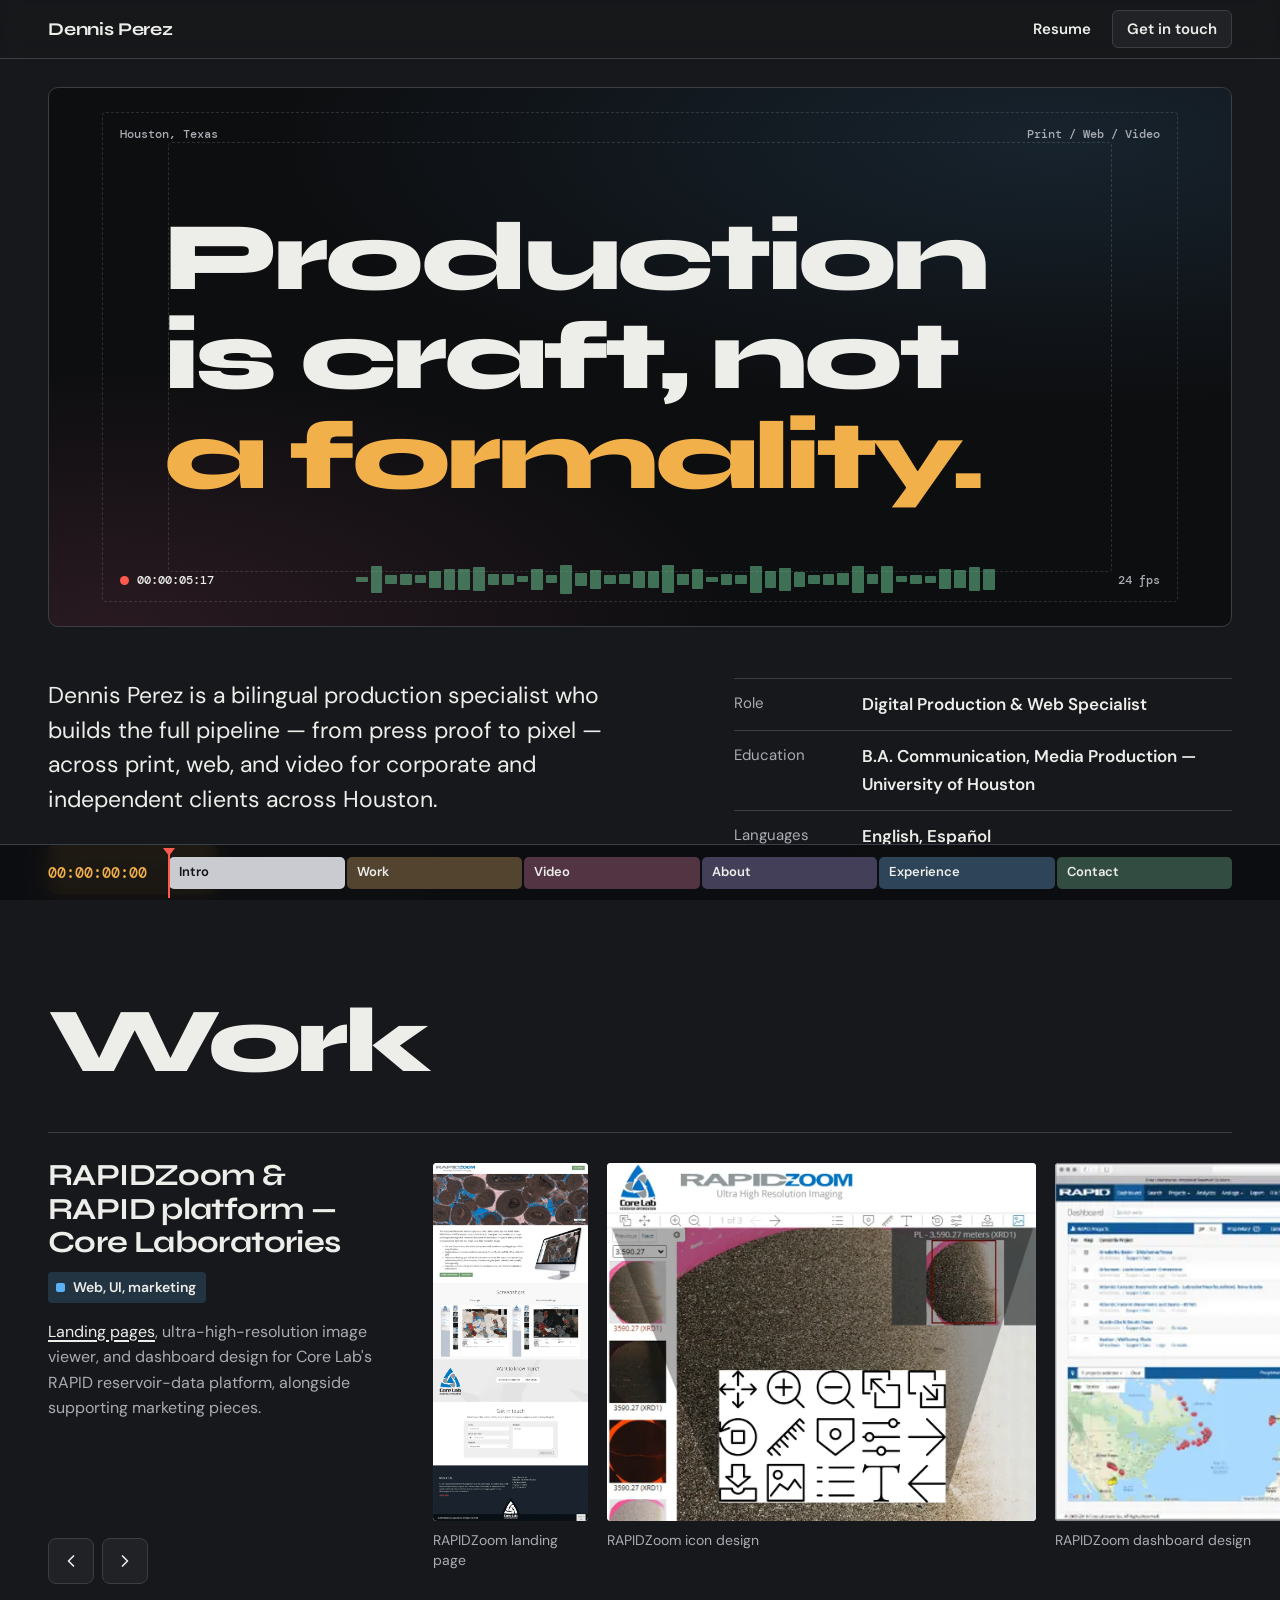
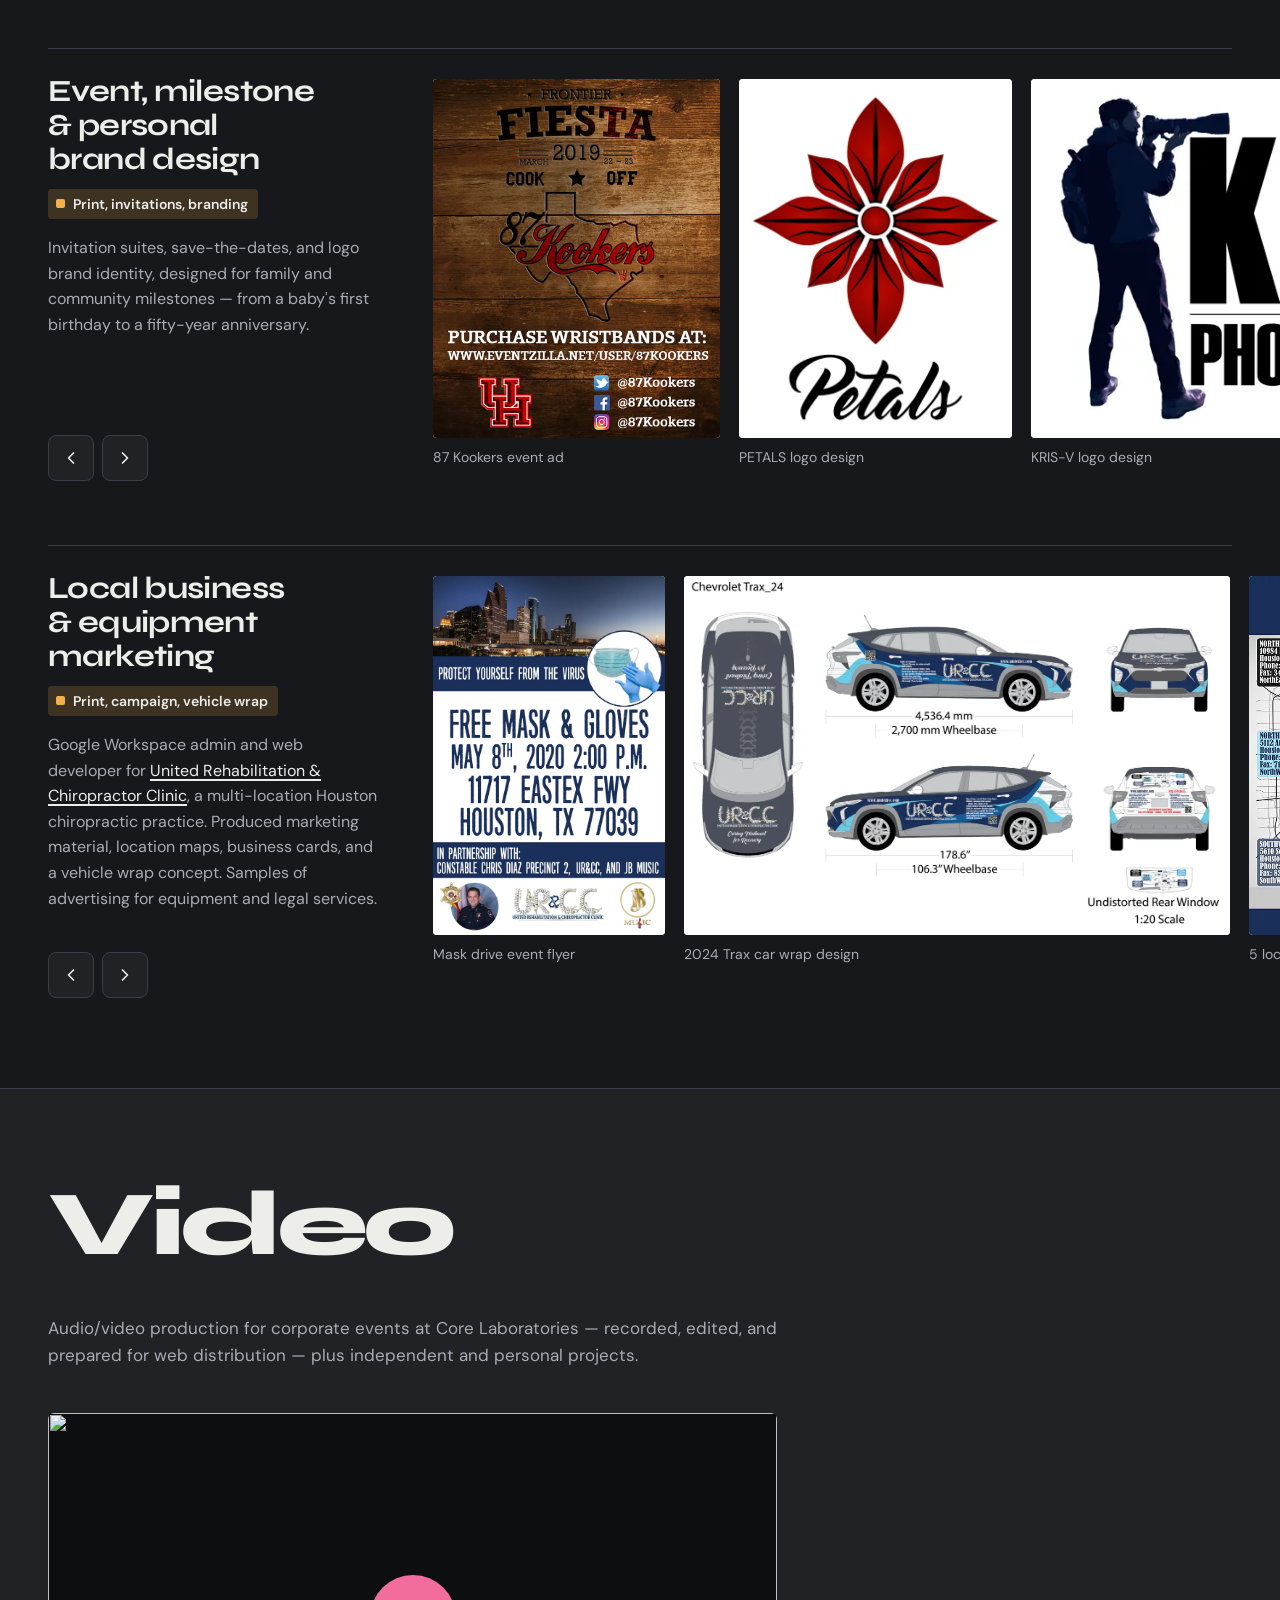
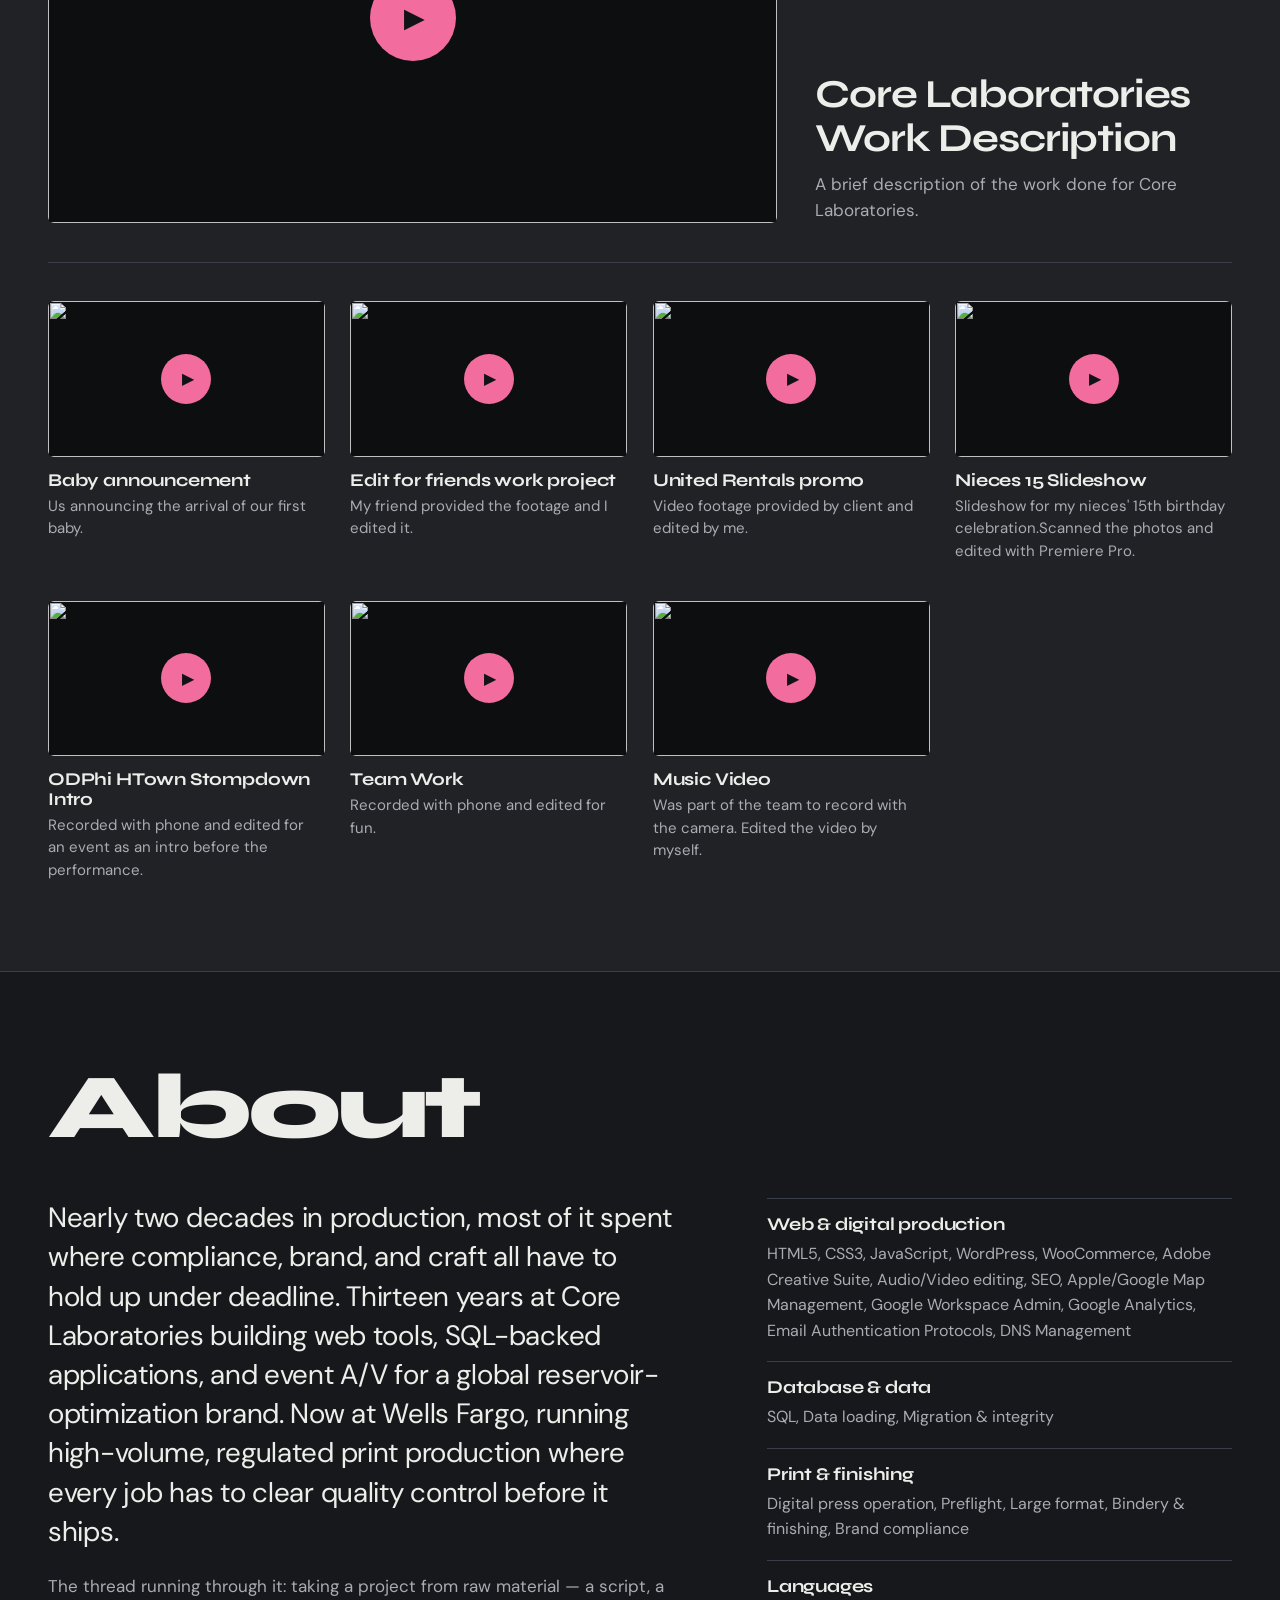
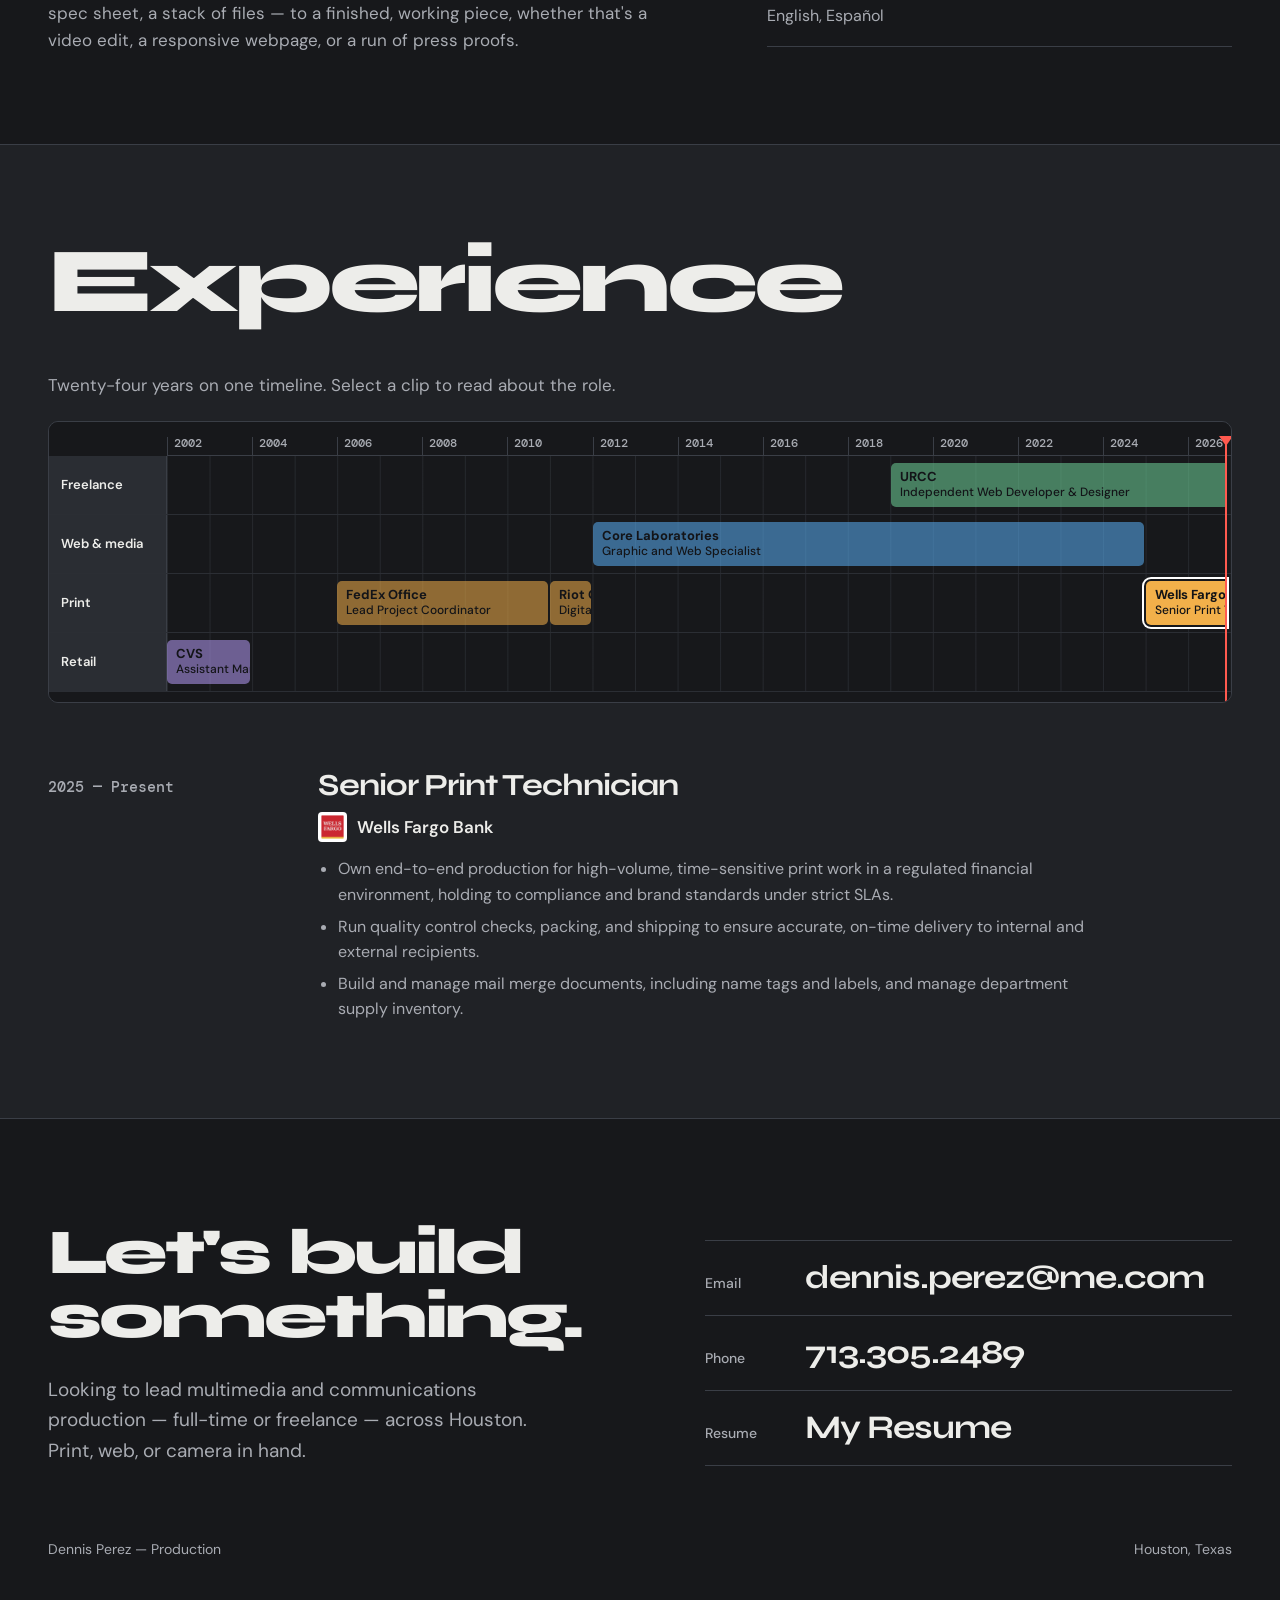
==== commit d159b53a: "Redesign portfolio as an edit timeline A new concept built around the video-editing side of the work" ====
--- a/index.html
+++ b/index.html
@@ -13,7 +13,7 @@
   <link rel="preconnect" href="https://fonts.googleapis.com">
   <link rel="preconnect" href="https://fonts.gstatic.com" crossorigin>
   <link
-    href="https://fonts.googleapis.com/css2?family=Archivo:ital,wdth,wght@0,62..125,400..900;1,62..125,400..600&display=swap"
+    href="https://fonts.googleapis.com/css2?family=Syne:wght@600..800&family=DM+Sans:ital,opsz,wght@0,9..40,400..700;1,9..40,400&family=DM+Mono:wght@400;500&display=swap"
     rel="stylesheet">
   <link rel="stylesheet" href="main.css">
   <script src="main.js" defer>
@@ -27,24 +27,30 @@
 
   <header>
     <div class="nav">
-      <div class="logo"><a id="logo" href="#">Dennis Perez</a></div>
-      <nav class="navlinks" aria-label="Main navigation">
-        <a href="#work">Work</a>
-        <a href="#video">Video</a>
-        <a href="#about">About</a>
-        <a href="#experience">Experience</a>
-        <a href="#contact">Contact</a>
-      </nav>
+      <div class="logo"><a id="logo" href="#top">Dennis Perez</a></div>
+      <div class="nav-actions">
+        <button class="nav-link" type="button" data-open-resume>Resume</button>
+        <a class="nav-link nav-link--solid" href="#contact">Get in touch</a>
+      </div>
     </div>
   </header>
 
-      <main id="main">
-  <section class="hero">
-    <h1 class="overprint">
-      <span class="line" data-text="Production">Production </span>
-      <span class="line" data-text="is craft, not">is craft, not </span>
-      <span class="line" data-text="a formality.">a formality.</span>
-    </h1>
+  <main id="main">
+  <section class="hero" id="top">
+    <div class="monitor">
+      <div class="monitor-safe" aria-hidden="true"></div>
+      <div class="monitor-sweep" aria-hidden="true"></div>
+      <p class="hud hud-tl" aria-hidden="true">Houston, Texas</p>
+      <p class="hud hud-tr" aria-hidden="true">Print / Web / Video</p>
+      <h1 class="title">
+        <span class="line"><span>Production</span></span>
+        <span class="line"><span>is craft, not</span></span>
+        <span class="line"><span>a formality.</span></span>
+      </h1>
+      <div class="wave" aria-hidden="true"></div>
+      <p class="hud hud-bl" aria-hidden="true"><span class="rec"></span><span data-clock>00:00:00:00</span></p>
+      <p class="hud hud-br" aria-hidden="true">24 fps</p>
+    </div>
     <div class="hero-body">
       <div class="hero-copy">
         <p class="lede">Dennis Perez is a bilingual production specialist who builds the full pipeline — from press proof
@@ -52,12 +58,10 @@
         <div class="cta-row">
           <a href="#work" class="btn primary">View the work</a>
           <button class="btn quiet" type="button" data-open-resume>Open my resume</button>
-          <a href="#contact" class="btn quiet">Get in touch</a>
         </div>
       </div>
       <dl class="hero-facts">
         <div><dt>Role</dt><dd>Digital Production &amp; Web Specialist</dd></div>
-        <div><dt>Based in</dt><dd>Houston, Texas</dd></div>
         <div><dt>Education</dt><dd>B.A. Communication, Media Production — University of Houston</dd></div>
         <div><dt>Languages</dt><dd>English, Español</dd></div>
       </dl>
@@ -69,7 +73,7 @@
       <h2>Work</h2>
     </div>
 
-    <div class="piece plate-c" data-cat="corp">
+    <div class="piece tone-web" data-cat="corp">
       <div class="piece-intro">
       <div class="piece-head">
         <h3>RAPIDZoom &amp; RAPID platform — Core Laboratories</h3>
@@ -107,7 +111,7 @@
       </div>
     </div>
 
-    <div class="piece plate-m" data-cat="personal">
+    <div class="piece tone-print" data-cat="personal">
       <div class="piece-intro">
       <div class="piece-head">
         <h3>Event, milestone &amp; personal brand design</h3>
@@ -151,7 +155,7 @@
       </div>
     </div>
 
-    <div class="piece plate-y" data-cat="client">
+    <div class="piece tone-print" data-cat="client">
       <div class="piece-intro">
       <div class="piece-head">
         <h3>Local business &amp; equipment marketing</h3>
@@ -199,7 +203,7 @@
 
   </section>
 
-<section class="section band-k" id="video">
+<section class="section" id="video">
     <div class="section-head">
       <h2>Video</h2>
     </div>
@@ -329,7 +333,7 @@
     </div>-->
   </section>
 
-<section class="section band-y" id="about">
+<section class="section" id="about">
     <div class="section-head">
       <h2>About</h2>
     </div>
@@ -391,13 +395,45 @@
     </div>
   </section>
 
-<section class="section" id="experience">
+  <section class="section" id="experience">
     <div class="section-head">
       <h2>Experience</h2>
     </div>
-    <div class="timeline">
-
-      <div class="job">
+    <p class="desc tl-hint">Twenty-four years on one timeline. Select a clip to read about the role.</p>
+    <div class="tl" style="--now:2026.87">
+      <div class="tl-inner">
+        <div class="tl-ruler" aria-hidden="true"><span style="--s:2002">2002</span><span style="--s:2004">2004</span><span style="--s:2006">2006</span><span style="--s:2008">2008</span><span style="--s:2010">2010</span><span style="--s:2012">2012</span><span style="--s:2014">2014</span><span style="--s:2016">2016</span><span style="--s:2018">2018</span><span style="--s:2020">2020</span><span style="--s:2022">2022</span><span style="--s:2024">2024</span><span style="--s:2026">2026</span></div>
+        <div class="tl-track">
+          <p class="tl-name">Freelance</p>
+          <div class="tl-lane">
+            <button type="button" class="clip clip--freelance clip--live" style="--s:2019;--e:2026.87" aria-controls="job-urcc" aria-expanded="false" aria-label="Independent Web Developer &amp; Designer, URCC, 2019 — Present"><b>URCC</b><span>Independent Web Developer & Designer</span></button>
+          </div>
+        </div>
+        <div class="tl-track">
+          <p class="tl-name">Web &amp; media</p>
+          <div class="tl-lane">
+            <button type="button" class="clip clip--web" style="--s:2012;--e:2025" aria-controls="job-core-lab" aria-expanded="false" aria-label="Graphic and Web Specialist, Core Laboratories, 2012 — 2025"><b>Core Laboratories</b><span>Graphic and Web Specialist</span></button>
+          </div>
+        </div>
+        <div class="tl-track">
+          <p class="tl-name">Print</p>
+          <div class="tl-lane">
+            <button type="button" class="clip clip--print" style="--s:2006;--e:2011" aria-controls="job-fedex" aria-expanded="false" aria-label="Lead Project Coordinator, FedEx Office, 2006 — 2011"><b>FedEx Office</b><span>Lead Project Coordinator</span></button>
+            <button type="button" class="clip clip--print" style="--s:2011;--e:2012" aria-controls="job-riot" aria-expanded="false" aria-label="Digital Press Technician, Riot Color, 2011 — 2012"><b>Riot Color</b><span>Digital Press Technician</span></button>
+            <button type="button" class="clip clip--print clip--live" style="--s:2025;--e:2026.87" aria-controls="job-wells-fargo" aria-expanded="false" aria-label="Senior Print Technician, Wells Fargo, 2025 — Present"><b>Wells Fargo</b><span>Senior Print Technician</span></button>
+          </div>
+        </div>
+        <div class="tl-track">
+          <p class="tl-name">Retail</p>
+          <div class="tl-lane">
+            <button type="button" class="clip clip--retail" style="--s:2002;--e:2004" aria-controls="job-cvs" aria-expanded="false" aria-label="Assistant Manager, CVS, 2002 — 2004"><b>CVS</b><span>Assistant Manager</span></button>
+          </div>
+        </div>
+        <div class="tl-playhead" aria-hidden="true"></div>
+      </div>
+    </div>
+    <div class="jobs">
+      <article class="job" id="job-wells-fargo" data-track="print">
         <div class="when">2025 — Present</div>
         <div>
           <h3>Senior Print Technician</h3>
@@ -416,9 +452,8 @@
               inventory.</li>
           </ul>
         </div>
-      </div>
-
-      <div class="job">
+      </article>
+      <article class="job" id="job-urcc" data-track="freelance">
         <div class="when">2019 — Present</div>
         <div>
           <h3>Independent Web Developer & Designer</h3>
@@ -437,9 +472,8 @@
               consistent, and compliant.</li>
           </ul>
         </div>
-      </div>
-
-      <div class="job">
+      </article>
+      <article class="job" id="job-core-lab" data-track="web">
         <div class="when">2012 — 2025</div>
         <div>
           <h3>Graphic and Web Specialist</h3>
@@ -460,9 +494,8 @@
               distribution.</li>
           </ul>
         </div>
-      </div>
-
-      <div class="job">
+      </article>
+      <article class="job" id="job-riot" data-track="print">
         <div class="when">2011 — 2012</div>
         <div>
           <h3>Digital Press Technician</h3>
@@ -479,9 +512,8 @@
             </li>
           </ul>
         </div>
-      </div>
-
-      <div class="job">
+      </article>
+      <article class="job" id="job-fedex" data-track="print">
         <div class="when">2006 — 2011</div>
         <div>
           <h3>Lead Project Coordinator</h3>
@@ -496,9 +528,8 @@
               custom print and shipping services.</li>
           </ul>
         </div>
-      </div>
-
-      <div class="job">
+      </article>
+      <article class="job" id="job-cvs" data-track="retail">
         <div class="when">2002 — 2004</div>
         <div>
           <h3>Assistant Manager</h3>
@@ -513,8 +544,7 @@
               operations for policy compliance and loss prevention.</li>
           </ul>
         </div>
-      </div>
-
+      </article>
     </div>
   </section>
   </main>
@@ -571,7 +601,21 @@
     </object>
   </dialog>
 
-  <footer id="contact" class="band-c">
+
+  <nav class="transport" aria-label="Sections">
+    <p class="transport-clock" aria-hidden="true" data-timecode>00:00:00:00</p>
+    <div class="transport-track">
+      <a href="#top" class="seg seg--intro">Intro</a>
+      <a href="#work" class="seg seg--work">Work</a>
+      <a href="#video" class="seg seg--video">Video</a>
+      <a href="#about" class="seg seg--about">About</a>
+      <a href="#experience" class="seg seg--exp">Experience</a>
+      <a href="#contact" class="seg seg--contact">Contact</a>
+      <span class="transport-playhead" aria-hidden="true"></span>
+    </div>
+  </nav>
+
+  <footer id="contact">
     <div class="footer-in">
       <div class="footer-top">
         <div>
--- a/main.css
+++ b/main.css
@@ -1,20 +1,31 @@
-/* Overprint: the page is printed in four plates.
-   --c, --m, --y and --k are the process colours as Adobe apps render them on screen. */
+/* The Cut: the page is an edit timeline.
+   Scrolling scrubs the playhead in the transport bar; each discipline has a clip colour. */
 :root {
-    --c: #00AEEF;
-    --m: #EC008C;
-    --y: #FFF200;
-    --k: #231F20;
-    --paper: #FFFFFF;
-    --grey: #615D5F;
-    --rule: rgba(35, 31, 32, 0.18);
-    --rule-inv: rgba(255, 255, 255, 0.26);
-    --muted-inv: rgba(255, 255, 255, 0.76);
+    --bg: #17181B;
+    --panel: #202226;
+    --panel-2: #2A2D33;
+    --line: #3A3E46;
+    --text: #EDEDEA;
+    --muted: #A9ACB3;
+    --ink: #121316;
+
+    --web: #5AB0F5;
+    --print: #F2B04A;
+    --video: #F26D9E;
+    --free: #6FD39A;
+    --retail: #B59CF5;
+    --playhead: #FF5A4F;
+
+    --display: 'Syne', 'Arial Black', sans-serif;
+    --sans: 'DM Sans', system-ui, sans-serif;
+    --mono: 'DM Mono', ui-monospace, monospace;
 
     --max: 1280px;
-    --gutter: clamp(20px, 4vw, 48px);
+    --gutter: clamp(18px, 4vw, 48px);
     --bleed: max(var(--gutter), calc((100vw - var(--max)) / 2));
-    --rail-h: clamp(230px, 29vw, 400px);
+    --rail-h: clamp(220px, 28vw, 390px);
+    --bar-h: 56px;
+    --ease: cubic-bezier(0.2, 0.75, 0.2, 1);
 }
 
 * {
@@ -25,39 +36,42 @@
 
 html {
     scroll-behavior: smooth;
+    background: var(--bg);
 }
 
 body {
-    background: var(--paper);
-    color: var(--k);
-    font-family: 'Archivo', 'Helvetica Neue', Arial, sans-serif;
+    background: var(--bg);
+    color: var(--text);
+    font-family: var(--sans);
     font-size: 17px;
     line-height: 1.6;
     -webkit-font-smoothing: antialiased;
     overflow-x: hidden;
+    padding-bottom: var(--bar-h);
 }
 
 ::selection {
-    background: var(--y);
-    color: var(--k);
+    background: var(--print);
+    color: var(--ink);
 }
 
 h1,
 h2,
 h3 {
-    font-weight: 800;
-    line-height: 1.08;
-    letter-spacing: -0.015em;
+    font-family: var(--display);
+    font-weight: 700;
+    line-height: 1.1;
+    letter-spacing: -0.02em;
 }
 
 a {
     color: inherit;
-    text-decoration-thickness: 2px;
+    text-decoration-thickness: 1.5px;
     text-underline-offset: 3px;
 }
 
 a:hover {
-    text-decoration-color: var(--m);
+    text-decoration-color: var(--print);
 }
 
 img {
@@ -82,8 +96,8 @@
     left: 8px;
     z-index: 100;
     padding: 10px 14px;
-    background: var(--k);
-    color: #fff;
+    background: var(--text);
+    color: var(--ink);
     transform: translateY(-150%);
 }
 
@@ -92,24 +106,14 @@
 }
 
 :focus-visible {
-    outline: 3px solid var(--m);
+    outline: 2px solid #fff;
     outline-offset: 3px;
-}
-
-.band-c :focus-visible {
-    outline-color: var(--k);
-}
-
-.band-k :focus-visible,
-.image-viewer :focus-visible,
-.video-viewer :focus-visible {
-    outline-color: var(--y);
 }
 
 #main,
 section[id],
 footer[id] {
-    scroll-margin-top: 4.25rem;
+    scroll-margin-top: 3.75rem;
 }
 
 /* ===== HEADER ===== */
@@ -117,22 +121,23 @@
     position: sticky;
     top: 0;
     z-index: 50;
-    background: var(--paper);
-    border-bottom: 2px solid var(--k);
+    background: rgba(23, 24, 27, 0.88);
+    backdrop-filter: blur(10px);
+    border-bottom: 1px solid var(--line);
 }
 
 .nav {
     display: flex;
     align-items: center;
     justify-content: space-between;
-    gap: 8px 24px;
-    padding: 14px var(--bleed);
+    gap: 16px;
+    padding: 10px var(--bleed);
 }
 
 .logo {
-    font-stretch: 125%;
-    font-weight: 800;
-    font-size: 17px;
+    font-family: var(--display);
+    font-weight: 700;
+    font-size: 18px;
     letter-spacing: -0.01em;
 }
 
@@ -140,190 +145,296 @@
     text-decoration: none;
 }
 
-.navlinks {
-    display: flex;
-    gap: clamp(14px, 2.4vw, 32px);
-    font-size: 16px;
-    font-weight: 600;
-}
-
-.navlinks a {
+.nav-actions {
+    display: flex;
+    align-items: center;
+    gap: 6px;
+}
+
+.nav-link {
+    display: inline-flex;
+    align-items: center;
+    min-height: 38px;
+    padding: 6px 14px;
+    border: 1px solid transparent;
+    border-radius: 6px;
+    background: none;
+    color: var(--text);
+    font: 600 15px var(--sans);
     text-decoration: none;
-    padding: 4px 0;
-    box-shadow: inset 0 -3px 0 transparent;
-    transition: box-shadow 0.15s ease;
-}
-
-.navlinks a:hover {
-    box-shadow: inset 0 -3px 0 var(--m);
-}
-
-/* ===== HERO ===== */
+    cursor: pointer;
+    transition: background-color 0.15s ease, border-color 0.15s ease;
+}
+
+.nav-link:hover {
+    background: var(--panel-2);
+}
+
+.nav-link--solid {
+    border-color: var(--line);
+    background: var(--panel);
+}
+
+/* ===== HERO: the program monitor ===== */
 .hero {
-    padding: clamp(2.5rem, 6vw, 5rem) var(--bleed) clamp(3rem, 6vw, 5rem);
-    overflow-x: clip;
-}
-
-/* The headline is printed three times — cyan, magenta, yellow — and the plates
-   multiply to black where they land in register. */
-.overprint {
-    --px: 0;
-    --py: 0;
-    font-stretch: 125%;
-    font-weight: 900;
-    font-size: clamp(2.35rem, 9.7vw, 8.9rem);
-    line-height: 0.96;
-    letter-spacing: -0.045em;
-    color: var(--c);
-    isolation: isolate;
-}
-
-.overprint .line {
+    padding: clamp(16px, 2.5vw, 28px) var(--bleed) clamp(3rem, 6vw, 5rem);
+}
+
+.monitor {
     position: relative;
+    display: grid;
+    align-items: center;
+    min-height: clamp(330px, 60vh, 640px);
+    padding: clamp(64px, 9vw, 120px) clamp(28px, 9vw, 130px);
+    border: 1px solid var(--line);
+    border-radius: 10px;
+    background:
+        radial-gradient(120% 90% at 85% 10%, rgba(90, 176, 245, 0.13), transparent 55%),
+        radial-gradient(90% 80% at 5% 100%, rgba(242, 109, 158, 0.12), transparent 60%),
+        #0D0E10;
+    overflow: hidden;
+}
+
+/* action-safe and title-safe guides */
+.monitor-safe,
+.monitor-safe::after {
+    position: absolute;
+    inset: 4.5%;
+    border: 1px dashed rgba(255, 255, 255, 0.13);
+    border-radius: 4px;
+    pointer-events: none;
+}
+
+.monitor-safe::after {
+    content: "";
+    inset: 6%;
+}
+
+.monitor-sweep {
+    position: absolute;
+    top: 0;
+    bottom: 0;
+    left: 0;
+    width: 2px;
+    background: var(--playhead);
+    box-shadow: 0 0 22px 3px rgba(255, 90, 79, 0.55);
+    opacity: 0;
+    animation: sweep 1.5s cubic-bezier(0.45, 0, 0.3, 1) 0.1s both;
+}
+
+@keyframes sweep {
+    0% {
+        left: 0;
+        opacity: 1;
+    }
+
+    85% {
+        opacity: 1;
+    }
+
+    100% {
+        left: 100%;
+        opacity: 0;
+    }
+}
+
+.title {
+    position: relative;
+    font-size: clamp(2.15rem, 7.6vw, 6.4rem);
+    font-weight: 800;
+    line-height: 1.02;
+    letter-spacing: -0.04em;
+}
+
+.title .line {
     display: block;
-    width: fit-content;
-    white-space: nowrap;
-}
-
-.overprint .line::before,
-.overprint .line::after {
-    content: attr(data-text);
+    overflow: hidden;
+    padding-bottom: 0.12em;
+    margin-bottom: -0.12em;
+}
+
+.title .line > span {
+    display: block;
+    transform: translateY(112%);
+    animation: rise 0.95s var(--ease) forwards;
+}
+
+.title .line:nth-child(1) > span {
+    animation-delay: 0.2s;
+}
+
+.title .line:nth-child(2) > span {
+    animation-delay: 0.38s;
+}
+
+.title .line:nth-child(3) > span {
+    animation-delay: 0.56s;
+    color: var(--print);
+}
+
+@keyframes rise {
+    to {
+        transform: translateY(0);
+    }
+}
+
+.hud {
     position: absolute;
-    inset: 0;
-    mix-blend-mode: multiply;
-    pointer-events: none;
-    user-select: none;
-    transition: transform 0.25s ease-out;
-}
-
-.overprint .line::before {
-    color: var(--m);
-    transform: translate(calc(0.028em + var(--px) * 0.035em), calc(0.022em + var(--py) * 0.03em));
-    animation: plate-m 1.25s cubic-bezier(0.2, 0.75, 0.2, 1) both;
-}
-
-.overprint .line::after {
-    color: var(--y);
-    transform: translate(calc(-0.024em - var(--px) * 0.03em), calc(0.04em - var(--py) * 0.035em));
-    animation: plate-y 1.25s cubic-bezier(0.2, 0.75, 0.2, 1) 0.08s both;
-}
-
-@keyframes plate-m {
+    display: flex;
+    align-items: center;
+    gap: 8px;
+    font: 500 12px var(--mono);
+    color: var(--muted);
+    animation: fade-in 0.8s ease 1.1s both;
+}
+
+.hud-tl {
+    top: 7%;
+    left: calc(4.5% + 18px);
+}
+
+.hud-tr {
+    top: 7%;
+    right: calc(4.5% + 18px);
+}
+
+.hud-bl {
+    bottom: 7%;
+    left: calc(4.5% + 18px);
+    color: var(--text);
+}
+
+.hud-br {
+    bottom: 7%;
+    right: calc(4.5% + 18px);
+}
+
+.rec {
+    width: 9px;
+    height: 9px;
+    border-radius: 50%;
+    background: var(--playhead);
+    animation: blink 1.6s steps(2, jump-none) infinite;
+}
+
+@keyframes blink {
+    50% {
+        opacity: 0.25;
+    }
+}
+
+@keyframes fade-in {
     from {
-        translate: -0.42em 0.16em;
+        opacity: 0;
+    }
+}
+
+/* audio waveform along the bottom of the frame */
+.wave {
+    position: absolute;
+    left: 26%;
+    right: 20%;
+    bottom: calc(7% - 6px);
+    height: 30px;
+    display: flex;
+    align-items: center;
+    gap: 3px;
+    opacity: 0.5;
+    animation: fade-in 0.8s ease 1.2s both;
+}
+
+.wave i {
+    flex: 1;
+    height: var(--h, 40%);
+    border-radius: 1px;
+    background: var(--free);
+    transform-origin: center;
+    animation: bob var(--t, 1.2s) ease-in-out var(--d, 0s) infinite alternate;
+}
+
+@keyframes bob {
+    from {
+        transform: scaleY(0.25);
     }
 
     to {
-        translate: 0 0;
-    }
-}
-
-@keyframes plate-y {
-    from {
-        translate: 0.36em -0.2em;
-    }
-
-    to {
-        translate: 0 0;
-    }
-}
-
-@supports not (mix-blend-mode: multiply) {
-    .overprint {
-        color: var(--k);
-    }
-
-    .overprint .line::before,
-    .overprint .line::after {
-        display: none;
-    }
-}
-
-@media (forced-colors: active) {
-    .overprint {
-        color: CanvasText;
-    }
-
-    .overprint .line::before,
-    .overprint .line::after {
-        display: none;
+        transform: scaleY(1);
     }
 }
 
 .hero-body {
     display: grid;
     grid-template-columns: minmax(0, 1.1fr) minmax(0, 0.9fr);
-    gap: clamp(32px, 6vw, 96px);
+    gap: clamp(28px, 6vw, 96px);
     align-items: start;
-    margin-top: clamp(32px, 5vw, 64px);
+    margin-top: clamp(28px, 4vw, 52px);
 }
 
 .hero .lede {
-    font-size: clamp(19px, 1.9vw, 24px);
-    line-height: 1.45;
-    max-width: 40ch;
+    font-size: clamp(19px, 1.8vw, 23px);
+    line-height: 1.5;
+    max-width: 42ch;
 }
 
 .cta-row {
     display: flex;
     flex-wrap: wrap;
     align-items: center;
-    gap: 12px 28px;
-    margin-top: 32px;
+    gap: 12px 22px;
+    margin-top: 28px;
 }
 
 .btn {
     display: inline-flex;
     align-items: center;
     appearance: none;
-    font: inherit;
-    font-size: 17px;
-    font-weight: 700;
+    min-height: 50px;
+    border: 0;
+    border-radius: 8px;
+    background: none;
+    color: var(--text);
+    font: 700 17px var(--sans);
     text-decoration: none;
     cursor: pointer;
-    border: 0;
-    background: none;
-    color: var(--k);
-    transition: background-color 0.15s ease, color 0.15s ease, box-shadow 0.15s ease;
+    transition: background-color 0.15s ease, transform 0.15s ease, border-color 0.15s ease;
 }
 
 .btn.primary {
-    min-height: 54px;
-    padding: 12px 28px;
-    background: var(--k);
-    color: #fff;
+    padding: 12px 26px;
+    background: var(--print);
+    color: var(--ink);
 }
 
 .btn.primary:hover {
-    background: var(--c);
-    color: var(--k);
+    background: #FFC871;
+    transform: translateY(-2px);
 }
 
 .btn.quiet {
-    min-height: 44px;
-    padding: 6px 0;
-    box-shadow: inset 0 -3px 0 var(--k);
+    padding: 12px 22px;
+    border: 1px solid var(--line);
 }
 
 .btn.quiet:hover {
-    box-shadow: inset 0 -3px 0 var(--m);
+    background: var(--panel-2);
+    border-color: var(--muted);
 }
 
 .hero-facts {
-    border-top: 2px solid var(--k);
+    border-top: 1px solid var(--line);
 }
 
 .hero-facts > div {
     display: grid;
-    grid-template-columns: 7.5rem 1fr;
+    grid-template-columns: 7rem 1fr;
     gap: 16px;
     padding: 12px 0;
-    border-bottom: 1px solid var(--rule);
+    border-bottom: 1px solid var(--line);
 }
 
 .hero-facts dt {
     font-size: 15px;
-    color: var(--grey);
+    color: var(--muted);
 }
 
 .hero-facts dd {
@@ -332,67 +443,50 @@
 
 /* ===== SECTIONS ===== */
 .section {
-    padding: clamp(3.5rem, 8vw, 7rem) var(--bleed);
+    padding: clamp(3rem, 7vw, 6rem) var(--bleed);
     overflow-x: clip;
 }
 
-.band-k {
-    background: var(--k);
-    color: #fff;
-}
-
-.band-y {
-    background: var(--y);
-}
-
-.band-c {
-    background: var(--c);
-}
-
 .section-head {
-    margin-bottom: clamp(28px, 4vw, 56px);
+    margin-bottom: clamp(24px, 3.5vw, 48px);
 }
 
 .section-head h2,
 footer h2 {
-    font-stretch: 125%;
-    font-weight: 900;
-    font-size: clamp(2.6rem, 7.4vw, 6.25rem);
-    line-height: 0.95;
+    font-size: clamp(2.6rem, 7.2vw, 5.75rem);
+    font-weight: 800;
+    line-height: 1;
     letter-spacing: -0.045em;
 }
 
 p.desc {
     max-width: 62ch;
+    color: var(--muted);
 }
 
 /* ===== WORK ===== */
 #work {
-    padding-top: clamp(1rem, 3vw, 2.5rem);
+    padding-top: clamp(0.5rem, 2vw, 1.5rem);
 }
 
 .piece {
     display: grid;
     grid-template-columns: minmax(230px, 330px) minmax(0, 1fr);
-    gap: clamp(24px, 4vw, 56px);
-    padding-top: 22px;
-    border-top: 12px solid var(--plate);
+    gap: clamp(22px, 4vw, 56px);
+    padding-top: 26px;
+    border-top: 1px solid var(--line);
 }
 
 .piece + .piece {
-    margin-top: clamp(3rem, 6vw, 5.5rem);
-}
-
-.plate-c {
-    --plate: var(--c);
-}
-
-.plate-m {
-    --plate: var(--m);
-}
-
-.plate-y {
-    --plate: var(--y);
+    margin-top: clamp(2.75rem, 5vw, 4.5rem);
+}
+
+.tone-web {
+    --tone: var(--web);
+}
+
+.tone-print {
+    --tone: var(--print);
 }
 
 .piece-intro {
@@ -402,15 +496,28 @@
 }
 
 .piece-head h3 {
-    font-size: clamp(25px, 2.5vw, 33px);
+    font-size: clamp(24px, 2.4vw, 31px);
     text-wrap: balance;
 }
 
 .piece-tag {
-    margin-top: 10px;
-    font-size: 15px;
+    display: inline-flex;
+    align-items: center;
+    gap: 8px;
+    margin-top: 12px;
+    padding: 4px 10px 4px 8px;
+    border-radius: 4px;
+    background: color-mix(in srgb, var(--tone) 18%, transparent);
+    font-size: 14px;
     font-weight: 600;
-    color: var(--grey);
+}
+
+.piece-tag::before {
+    content: "";
+    width: 9px;
+    height: 9px;
+    border-radius: 2px;
+    background: var(--tone);
 }
 
 .piece p.desc {
@@ -418,6 +525,10 @@
     font-size: 16px;
 }
 
+.piece p.desc a {
+    color: var(--text);
+}
+
 .rail-nav {
     display: flex;
     gap: 8px;
@@ -428,41 +539,42 @@
 .rail-btn {
     display: grid;
     place-items: center;
-    width: 48px;
-    height: 48px;
-    border: 2px solid var(--k);
-    background: var(--paper);
-    color: var(--k);
+    width: 46px;
+    height: 46px;
+    border: 1px solid var(--line);
+    border-radius: 8px;
+    background: var(--panel);
+    color: var(--text);
     cursor: pointer;
-    transition: background-color 0.15s ease, color 0.15s ease;
+    transition: background-color 0.15s ease, border-color 0.15s ease, opacity 0.15s ease;
 }
 
 .rail-btn:hover {
-    background: var(--k);
-    color: #fff;
+    background: var(--panel-2);
+    border-color: var(--muted);
 }
 
 .rail-btn:disabled {
-    opacity: 0.28;
+    opacity: 0.3;
     cursor: default;
-    background: var(--paper);
-    color: var(--k);
+    background: var(--panel);
+    border-color: var(--line);
 }
 
 .rail-btn svg {
-    width: 22px;
-    height: 22px;
+    width: 20px;
+    height: 20px;
     fill: none;
     stroke: currentColor;
-    stroke-width: 2.5;
-    stroke-linecap: square;
-}
-
-/* pieces hang at one height, uncropped, and run off the right edge of the sheet */
+    stroke-width: 2;
+    stroke-linecap: round;
+    stroke-linejoin: round;
+}
+
 .rail {
     display: flex;
     align-items: flex-start;
-    gap: clamp(12px, 1.6vw, 22px);
+    gap: clamp(12px, 1.5vw, 20px);
     margin-right: calc(-1 * var(--bleed));
     padding: 4px var(--bleed) 14px 4px;
     overflow-x: auto;
@@ -470,7 +582,7 @@
     scroll-snap-type: x proximity;
     scroll-padding-left: 4px;
     scrollbar-width: thin;
-    scrollbar-color: var(--k) transparent;
+    scrollbar-color: var(--line) transparent;
 }
 
 .gallery-item {
@@ -489,17 +601,17 @@
     display: block;
     height: var(--rail-h);
     width: auto;
-    max-width: min(78vw, 620px);
+    max-width: min(78vw, 600px);
     object-fit: cover;
     object-position: top center;
+    border-radius: 4px;
     background: #fff;
-    outline: 1px solid var(--rule);
-    outline-offset: -1px;
-    transition: box-shadow 0.15s ease;
+    transition: transform 0.25s var(--ease), box-shadow 0.25s ease;
 }
 
 .gallery-item:hover img {
-    box-shadow: 0 0 0 4px var(--plate);
+    transform: translateY(-4px);
+    box-shadow: 0 0 0 2px var(--tone), 0 16px 30px rgba(0, 0, 0, 0.45);
 }
 
 .gallery-item::after {
@@ -510,19 +622,23 @@
     margin-top: 10px;
     font-size: 14px;
     line-height: 1.4;
-    color: var(--grey);
+    color: var(--muted);
 }
 
 /* ===== VIDEO ===== */
+#video {
+    background: var(--panel);
+    border-block: 1px solid var(--line);
+}
+
 #video p.desc {
-    color: var(--muted-inv);
-    margin-bottom: clamp(28px, 4vw, 48px);
+    margin-bottom: clamp(26px, 4vw, 44px);
 }
 
 .video-grid {
     display: grid;
     grid-template-columns: repeat(4, minmax(0, 1fr));
-    gap: clamp(26px, 3vw, 40px) clamp(16px, 2vw, 28px);
+    gap: clamp(26px, 3vw, 40px) clamp(14px, 2vw, 26px);
 }
 
 .video-card {
@@ -533,16 +649,18 @@
     grid-column: 1 / -1;
     display: grid;
     grid-template-columns: minmax(0, 1.75fr) minmax(0, 1fr);
-    gap: clamp(20px, 3vw, 48px);
+    gap: clamp(18px, 3vw, 44px);
     align-items: end;
     padding-bottom: clamp(26px, 3vw, 40px);
-    border-bottom: 1px solid var(--rule-inv);
+    border-bottom: 1px solid var(--line);
 }
 
 .video-embed {
     position: relative;
     width: 100%;
     aspect-ratio: 16 / 9;
+    border-radius: 6px;
+    overflow: hidden;
     background: #000;
 }
 
@@ -556,7 +674,7 @@
     place-items: center;
     overflow: hidden;
     border: 0;
-    background: #3a3536;
+    background: #0D0E10;
     cursor: pointer;
 }
 
@@ -566,35 +684,56 @@
     width: 100%;
     height: 100%;
     object-fit: cover;
-    transition: transform 0.25s ease, opacity 0.2s ease;
+    transition: transform 0.4s var(--ease), opacity 0.2s ease;
 }
 
 .video-play-button:hover img {
-    transform: scale(1.03);
-    opacity: 0.85;
+    transform: scale(1.05);
+    opacity: 0.8;
+}
+
+/* hovering a thumbnail scrubs a progress line across it */
+.video-play-button::after {
+    content: "";
+    position: absolute;
+    left: 0;
+    bottom: 0;
+    width: 100%;
+    height: 4px;
+    background: var(--video);
+    transform: scaleX(0);
+    transform-origin: left;
+    transition: transform 0.25s ease;
+}
+
+.video-play-button:hover::after,
+.video-play-button:focus-visible::after {
+    transform: scaleX(1);
+    transition: transform 1.8s linear;
 }
 
 .video-play-icon {
     position: relative;
     display: grid;
-    width: 52px;
-    height: 52px;
+    width: 50px;
+    height: 50px;
     padding-left: 3px;
     place-items: center;
-    background: var(--y);
-    color: var(--k);
-    font-size: 17px;
-    transition: background-color 0.15s ease;
+    border-radius: 50%;
+    background: var(--video);
+    color: var(--ink);
+    font-size: 16px;
+    transition: transform 0.2s var(--ease);
 }
 
 .video-card--feature .video-play-icon {
-    width: 88px;
-    height: 88px;
-    font-size: 28px;
+    width: 86px;
+    height: 86px;
+    font-size: 27px;
 }
 
 .video-play-button:hover .video-play-icon {
-    background: var(--c);
+    transform: scale(1.12);
 }
 
 .video-meta {
@@ -602,18 +741,20 @@
 }
 
 .video-meta h3 {
-    font-size: 19px;
+    font-size: 18px;
+    letter-spacing: -0.01em;
     margin-bottom: 4px;
 }
 
 .video-meta p {
     font-size: 15px;
     line-height: 1.5;
-    color: var(--muted-inv);
+    color: var(--muted);
 }
 
 .video-card--feature .video-meta h3 {
-    font-size: clamp(27px, 3.2vw, 44px);
+    font-size: clamp(26px, 3.1vw, 42px);
+    letter-spacing: -0.03em;
     margin-bottom: 12px;
     text-wrap: balance;
 }
@@ -626,35 +767,42 @@
 .about-grid {
     display: grid;
     grid-template-columns: minmax(0, 1.15fr) minmax(0, 0.85fr);
-    gap: clamp(36px, 7vw, 110px);
+    gap: clamp(32px, 7vw, 110px);
 }
 
 .about-grid p {
     max-width: 58ch;
+    color: var(--muted);
 }
 
 .about-grid p:first-of-type {
-    font-size: clamp(21px, 2.3vw, 29px);
-    font-weight: 500;
-    line-height: 1.35;
+    font-size: clamp(21px, 2.2vw, 28px);
+    line-height: 1.4;
     letter-spacing: -0.01em;
-    margin-bottom: 24px;
-    max-width: 34ch;
+    color: var(--text);
+    margin-bottom: 22px;
+    max-width: 36ch;
 }
 
 .skill-block {
     padding: 16px 0 18px;
-    border-top: 2px solid var(--k);
+    border-top: 1px solid var(--line);
+}
+
+.skill-block:last-child {
+    border-bottom: 1px solid var(--line);
 }
 
 .skills-col h3 {
-    font-size: 19px;
+    font-size: 18px;
+    letter-spacing: -0.01em;
     margin-bottom: 6px;
 }
 
 .skill-list {
     list-style: none;
     font-size: 16px;
+    color: var(--muted);
 }
 
 .skill-list li {
@@ -665,30 +813,223 @@
     content: ", ";
 }
 
-/* ===== EXPERIENCE ===== */
-.timeline {
-    border-top: 2px solid var(--k);
+/* ===== EXPERIENCE: the multitrack timeline ===== */
+#experience {
+    background: var(--panel);
+    border-block: 1px solid var(--line);
+}
+
+.tl-hint {
+    display: none;
+    margin-bottom: 22px;
+}
+
+.tl {
+    --name-w: 118px;
+    --years: 25;
+    display: none;
+    border: 1px solid var(--line);
+    border-radius: 10px;
+    background: var(--bg);
+    overflow-x: auto;
+    scrollbar-width: thin;
+    scrollbar-color: var(--line) transparent;
+}
+
+.tl-ready .tl {
+    display: block;
+}
+
+.tl-ready .tl-hint {
+    display: block;
+}
+
+.tl-inner {
+    position: relative;
+    min-width: 800px;
+    padding-bottom: 10px;
+}
+
+.tl-ruler {
+    position: relative;
+    height: 34px;
+    margin-left: var(--name-w);
+    border-bottom: 1px solid var(--line);
+    font: 500 12px var(--mono);
+    color: var(--muted);
+}
+
+.tl-ruler span {
+    position: absolute;
+    bottom: 0;
+    left: calc((var(--s) - 2002) / var(--years) * 100%);
+    padding: 0 0 6px 6px;
+    border-left: 1px solid var(--line);
+    line-height: 1;
+}
+
+.tl-track {
+    display: grid;
+    grid-template-columns: var(--name-w) 1fr;
+    align-items: stretch;
+    border-bottom: 1px solid rgba(58, 62, 70, 0.6);
+}
+
+.tl-name {
+    position: sticky;
+    left: 0;
+    z-index: 3;
+    display: flex;
+    align-items: center;
+    padding: 0 12px;
+    background: var(--panel-2);
+    border-right: 1px solid var(--line);
+    font-size: 13px;
+    font-weight: 600;
+    line-height: 1.2;
+}
+
+.tl-lane {
+    position: relative;
+    height: 58px;
+    background-image: linear-gradient(to right, rgba(58, 62, 70, 0.45) 1px, transparent 1px);
+    background-size: calc(100% / var(--years)) 100%;
+}
+
+.clip {
+    position: absolute;
+    top: 7px;
+    bottom: 7px;
+    left: calc((var(--s) - 2002) / var(--years) * 100%);
+    width: calc((var(--e) - var(--s)) / var(--years) * 100% - 2px);
+    display: flex;
+    flex-direction: column;
+    justify-content: center;
+    padding: 0 9px;
+    border: 0;
+    border-radius: 5px;
+    background: var(--clip);
+    color: var(--ink);
+    font: 500 12px/1.25 var(--sans);
+    text-align: left;
+    white-space: nowrap;
+    overflow: hidden;
+    cursor: pointer;
+    transform-origin: left center;
+    transition: filter 0.15s ease, box-shadow 0.15s ease, opacity 0.2s ease;
+}
+
+.clip b,
+.clip span {
+    overflow: hidden;
+    text-overflow: ellipsis;
+}
+
+.clip b {
+    font-size: 13px;
+    font-weight: 700;
+}
+
+.clip--freelance {
+    --clip: var(--free);
+}
+
+.clip--web {
+    --clip: var(--web);
+}
+
+.clip--print {
+    --clip: var(--print);
+}
+
+.clip--retail {
+    --clip: var(--retail);
+}
+
+/* roles that are still running have an open right edge */
+.clip--live {
+    border-radius: 5px 0 0 5px;
+    width: calc((var(--e) - var(--s)) / var(--years) * 100%);
+}
+
+.clip:hover {
+    filter: brightness(1.12);
+}
+
+.tl.has-selection .clip:not(.is-active) {
+    opacity: 0.55;
+}
+
+.tl.has-selection .clip:not(.is-active):hover {
+    opacity: 0.9;
+}
+
+.clip.is-active {
+    box-shadow: 0 0 0 2px var(--bg), 0 0 0 4px #fff;
+    z-index: 2;
+}
+
+.tl-playhead {
+    position: absolute;
+    top: 14px;
+    bottom: 0;
+    left: calc(var(--name-w) + (var(--now) - 2002) / var(--years) * (100% - var(--name-w)));
+    width: 2px;
+    background: var(--playhead);
+    z-index: 2;
+    pointer-events: none;
+}
+
+.tl-playhead::before {
+    content: "";
+    position: absolute;
+    top: 0;
+    left: -6px;
+    border: 7px solid transparent;
+    border-top: 10px solid var(--playhead);
+    border-bottom: 0;
+}
+
+.jobs {
+    margin-top: clamp(20px, 3vw, 32px);
 }
 
 .job {
     display: grid;
-    grid-template-columns: minmax(170px, 0.26fr) 1fr;
+    grid-template-columns: minmax(160px, 0.24fr) 1fr;
     gap: 10px clamp(24px, 4vw, 64px);
-    padding: clamp(24px, 3vw, 38px) 0;
-    border-bottom: 1px solid var(--rule);
+    padding: clamp(22px, 3vw, 34px) 0;
+    border-top: 1px solid var(--line);
+}
+
+.tl-ready .job {
+    display: none;
+    border-top: 0;
+    padding-bottom: 0;
+}
+
+.tl-ready .job.is-active {
+    display: grid;
+    animation: job-in 0.45s var(--ease) both;
+}
+
+@keyframes job-in {
+    from {
+        opacity: 0;
+        transform: translateY(14px);
+    }
 }
 
 .job .when {
-    font-stretch: 125%;
-    font-size: clamp(17px, 1.5vw, 20px);
-    font-weight: 800;
-    letter-spacing: -0.02em;
-    padding-top: 4px;
+    font: 500 15px var(--mono);
+    color: var(--muted);
+    padding-top: 8px;
 }
 
 .job h3 {
-    font-size: clamp(23px, 2.2vw, 29px);
-    margin-bottom: 8px;
+    font-size: clamp(24px, 2.4vw, 32px);
+    letter-spacing: -0.03em;
+    margin-bottom: 10px;
 }
 
 .job .co {
@@ -696,19 +1037,22 @@
     align-items: center;
     gap: 10px;
     font-weight: 600;
-    color: var(--grey);
     margin-bottom: 14px;
 }
 
 .co_logo {
     display: block;
-    height: 28px;
+    height: 30px;
     width: auto;
+    padding: 3px;
+    border-radius: 4px;
+    background: #fff;
 }
 
 .job ul {
     padding-left: 20px;
     font-size: 16px;
+    color: var(--muted);
     max-width: 72ch;
 }
 
@@ -724,62 +1068,80 @@
 .footer-top {
     display: grid;
     grid-template-columns: minmax(0, 1.1fr) minmax(0, 1fr);
-    gap: clamp(36px, 6vw, 96px);
+    gap: clamp(32px, 6vw, 96px);
     align-items: end;
-    padding-bottom: clamp(40px, 6vw, 80px);
+    padding-bottom: clamp(40px, 6vw, 72px);
 }
 
 footer h2 {
-    margin-bottom: 28px;
+    font-size: clamp(2.4rem, 5vw, 4.4rem);
+    margin-bottom: 26px;
 }
 
 footer .lede {
     font-size: 19px;
-    font-weight: 500;
+    color: var(--muted);
     max-width: 40ch;
 }
 
 .contact-list {
     display: flex;
     flex-direction: column;
-    border-bottom: 2px solid var(--k);
+    border-bottom: 1px solid var(--line);
 }
 
 .contact-list a,
 .contact-list .resume-contact-link {
     appearance: none;
+    position: relative;
     display: grid;
     grid-template-columns: 5.5rem 1fr;
     align-items: baseline;
     gap: 12px;
-    padding: 16px 0;
+    padding: 18px 0;
     border: 0;
-    border-top: 2px solid var(--k);
+    border-top: 1px solid var(--line);
     background: transparent;
-    color: var(--k);
-    font: inherit;
-    font-size: clamp(21px, 2.7vw, 34px);
-    font-weight: 800;
-    letter-spacing: -0.02em;
-    line-height: 1.15;
+    color: var(--text);
+    font: 700 clamp(21px, 2.6vw, 33px)/1.15 var(--display);
+    letter-spacing: -0.03em;
     text-align: left;
     text-decoration: none;
     overflow-wrap: anywhere;
     cursor: pointer;
-    transition: background-color 0.15s ease, padding 0.15s ease;
+    transition: color 0.15s ease, padding 0.25s var(--ease);
+}
+
+/* a clip-coloured bar wipes in from the left on hover */
+.contact-list a::before,
+.contact-list .resume-contact-link::before {
+    content: "";
+    position: absolute;
+    left: 0;
+    top: -1px;
+    width: 100%;
+    height: 2px;
+    background: var(--print);
+    transform: scaleX(0);
+    transform-origin: left;
+    transition: transform 0.35s var(--ease);
 }
 
 .contact-list a:hover,
 .contact-list .resume-contact-link:hover {
-    background: var(--y);
-    padding-left: 12px;
-    padding-right: 12px;
+    color: var(--print);
+    padding-left: 10px;
+}
+
+.contact-list a:hover::before,
+.contact-list .resume-contact-link:hover::before {
+    transform: scaleX(1);
 }
 
 .contact-list .lbl {
-    font-size: 15px;
-    font-weight: 600;
+    font: 500 14px var(--sans);
     letter-spacing: 0;
+    color: var(--muted);
 }
 
 .bottom-row {
@@ -788,7 +1150,167 @@
     flex-wrap: wrap;
     gap: 10px;
     font-size: 14px;
+    color: var(--muted);
+}
+
+/* ===== TRANSPORT BAR: scrolling scrubs the playhead ===== */
+.transport {
+    position: fixed;
+    left: 0;
+    right: 0;
+    bottom: 0;
+    z-index: 60;
+    display: flex;
+    align-items: center;
+    gap: clamp(10px, 2vw, 22px);
+    height: var(--bar-h);
+    padding: 0 var(--bleed);
+    background: rgba(13, 14, 16, 0.92);
+    backdrop-filter: blur(10px);
+    border-top: 1px solid var(--line);
+}
+
+.transport-clock {
+    flex: none;
+    min-width: 11ch;
+    font: 500 15px var(--mono);
+    color: var(--print);
+    font-variant-numeric: tabular-nums;
+}
+
+.transport-track {
+    position: relative;
+    flex: 1;
+    display: flex;
+    gap: 2px;
+    min-width: 0;
+}
+
+.seg {
+    flex: 1 1 0;
+    min-width: 0;
+    height: 32px;
+    display: flex;
+    align-items: center;
+    padding: 0 10px;
+    border-radius: 5px;
+    background: color-mix(in srgb, var(--seg) 24%, var(--panel));
+    color: var(--text);
+    font-size: 13px;
     font-weight: 600;
+    text-decoration: none;
+    white-space: nowrap;
+    overflow: hidden;
+    text-overflow: ellipsis;
+    transition: background-color 0.2s ease, color 0.2s ease;
+}
+
+.seg:hover {
+    background: color-mix(in srgb, var(--seg) 45%, var(--panel));
+}
+
+.seg.is-active {
+    background: var(--seg);
+    color: var(--ink);
+}
+
+.seg--intro {
+    --seg: #C9CBD1;
+}
+
+.seg--work {
+    --seg: var(--print);
+}
+
+.seg--video {
+    --seg: var(--video);
+}
+
+.seg--about {
+    --seg: var(--retail);
+}
+
+.seg--exp {
+    --seg: var(--web);
+}
+
+.seg--contact {
+    --seg: var(--free);
+}
+
+.transport-playhead {
+    position: absolute;
+    top: -9px;
+    bottom: -9px;
+    left: var(--x, 0px);
+    width: 2px;
+    margin-left: -1px;
+    background: var(--playhead);
+    pointer-events: none;
+}
+
+.transport-playhead::before {
+    content: "";
+    position: absolute;
+    top: 0;
+    left: -5px;
+    border: 6px solid transparent;
+    border-top: 8px solid var(--playhead);
+    border-bottom: 0;
+}
+
+/* ===== SCROLL-IN ANIMATION (only when main.js adds .anim to <html>) ===== */
+.anim .section-head h2,
+.anim footer h2 {
+    clip-path: inset(-0.2em 100% -0.2em 0);
+    transition: clip-path 1s var(--ease);
+}
+
+.anim .section-head.in h2,
+.anim .footer-top.in h2 {
+    clip-path: inset(-0.2em 0 -0.2em 0);
+}
+
+.anim .rail .gallery-item,
+.anim .video-grid .video-card,
+.anim .skill-block,
+.anim .contact-list > * {
+    opacity: 0;
+    transform: translate(var(--from-x, 0), var(--from-y, 22px));
+    transition: opacity 0.6s ease, transform 0.7s var(--ease);
+    transition-delay: calc(min(var(--i, 0), 8) * 70ms);
+}
+
+.anim .rail .gallery-item {
+    --from-x: 56px;
+    --from-y: 0;
+}
+
+.anim .in > .gallery-item,
+.anim .in > .video-card,
+.anim .in > .skill-block,
+.anim .contact-list.in > * {
+    opacity: 1;
+    transform: none;
+}
+
+.anim .tl .clip {
+    transform: scaleX(0);
+    transition: transform 0.7s var(--ease), filter 0.15s ease, box-shadow 0.15s ease, opacity 0.2s ease;
+    transition-delay: calc((var(--s) - 2002) * 50ms), 0s, 0s, 0s;
+}
+
+.anim .tl.in .clip {
+    transform: scaleX(1);
+}
+
+.anim .tl .tl-playhead {
+    left: var(--name-w);
+    transition: left 1.7s cubic-bezier(0.45, 0, 0.2, 1) 0.15s;
+}
+
+.anim .tl.in .tl-playhead {
+    left: calc(var(--name-w) + (var(--now) - 2002) / var(--years) * (100% - var(--name-w)));
 }
 
 /* ===== DIALOGS ===== */
@@ -799,19 +1321,33 @@
     margin: auto;
     scrollbar-gutter: stable both-edges;
     padding: clamp(12px, 2vw, 24px);
-    border: 0;
-    background: var(--k);
-    color: #fff;
+    border: 1px solid var(--line);
+    border-radius: 10px;
+    background: var(--bg);
+    color: var(--text);
 }
 
 .image-viewer {
     max-height: calc(100dvh - 32px);
+}
+
+.image-viewer[open],
+.video-viewer[open],
+.resume-viewer[open] {
+    animation: dialog-in 0.3s var(--ease);
+}
+
+@keyframes dialog-in {
+    from {
+        opacity: 0;
+        transform: scale(0.97);
+    }
 }
 
 .image-viewer::backdrop,
 .video-viewer::backdrop,
 .resume-viewer::backdrop {
-    background: rgba(20, 17, 18, 0.88);
+    background: rgba(8, 9, 10, 0.86);
 }
 
 .image-viewer form,
@@ -827,20 +1363,24 @@
     display: inline-flex;
     align-items: center;
     gap: 10px;
-    min-height: 44px;
+    min-height: 42px;
     padding: 8px 14px;
-    border: 2px solid currentColor;
-    background: transparent;
+    border: 1px solid var(--line);
+    border-radius: 6px;
+    background: var(--panel);
     color: inherit;
-    font: inherit;
-    font-size: 15px;
-    font-weight: 700;
+    font: 600 15px var(--sans);
     cursor: pointer;
+}
+
+.image-viewer-close:hover,
+.video-viewer-close:hover {
+    background: var(--panel-2);
 }
 
 .image-viewer-close span,
 .video-viewer-close span {
-    color: var(--y);
+    color: var(--print);
     font-size: 20px;
     line-height: 1;
 }
@@ -856,12 +1396,13 @@
     display: inline-flex;
     align-items: center;
     justify-content: center;
-    width: 52px;
-    min-height: 52px;
+    width: 50px;
+    min-height: 50px;
     padding: 8px;
-    border: 0;
-    background: var(--y);
-    color: var(--k);
+    border: 1px solid var(--line);
+    border-radius: 50%;
+    background: rgba(23, 24, 27, 0.85);
+    color: var(--text);
     cursor: pointer;
     transform: translateY(-50%);
 }
@@ -875,16 +1416,18 @@
 }
 
 .image-viewer-nav:hover {
-    background: var(--c);
+    background: var(--print);
+    color: var(--ink);
 }
 
 .image-viewer-nav svg {
-    width: 24px;
-    height: 24px;
+    width: 22px;
+    height: 22px;
     fill: none;
     stroke: currentColor;
-    stroke-linecap: square;
-    stroke-width: 2.5;
+    stroke-linecap: round;
+    stroke-linejoin: round;
+    stroke-width: 2;
 }
 
 .image-viewer-image {
@@ -897,11 +1440,11 @@
 }
 
 .image-viewer-image--enter-from-left {
-    animation: image-viewer-enter-from-left 360ms cubic-bezier(0.2, 0.75, 0.25, 1) both;
+    animation: image-viewer-enter-from-left 360ms var(--ease) both;
 }
 
 .image-viewer-image--enter-from-right {
-    animation: image-viewer-enter-from-right 360ms cubic-bezier(0.2, 0.75, 0.25, 1) both;
+    animation: image-viewer-enter-from-right 360ms var(--ease) both;
 }
 
 @keyframes image-viewer-enter-from-left {
@@ -909,22 +1452,12 @@
         opacity: 0.35;
         transform: translateX(-3%);
     }
-
-    to {
-        opacity: 1;
-        transform: translateX(0);
-    }
 }
 
 @keyframes image-viewer-enter-from-right {
     from {
         opacity: 0.35;
         transform: translateX(3%);
-    }
-
-    to {
-        opacity: 1;
-        transform: translateX(0);
     }
 }
 
@@ -939,8 +1472,8 @@
 
 .image-viewer-count {
     flex: 0 0 auto;
-    font-weight: 700;
-    color: var(--y);
+    font: 500 14px var(--mono);
+    color: var(--print);
 }
 
 .video-player {
@@ -970,9 +1503,10 @@
     max-height: none;
     margin: auto;
     padding: clamp(12px, 2vw, 24px);
-    border: 0;
-    background: var(--paper);
-    color: var(--k);
+    border: 1px solid var(--line);
+    border-radius: 10px;
+    background: var(--bg);
+    color: var(--text);
 }
 
 .resume-viewer-header {
@@ -984,15 +1518,17 @@
 }
 
 .resume-viewer-header h2 {
-    font-size: 22px;
+    font-size: 21px;
 }
 
 .resume-viewer-document {
     display: block;
     width: 100%;
     height: calc(100% - 58px);
-    border: 1px solid var(--rule);
+    border: 0;
+    border-radius: 4px;
     background: #fff;
+    color: var(--ink);
 }
 
 .resume-viewer-fallback {
@@ -1022,7 +1558,7 @@
     }
 
     .piece {
-        gap: 22px;
+        gap: 20px;
     }
 
     .rail-nav {
@@ -1032,52 +1568,81 @@
     .footer-top {
         align-items: start;
     }
+
+    footer h2 {
+        font-size: 8vw;
+    }
+
+    .wave {
+        left: 46%;
+        right: 22%;
+    }
 }
 
 @media (max-width: 560px) {
+    :root {
+        --bar-h: 50px;
+    }
+
     body {
         font-size: 16.5px;
     }
 
-    .nav {
-        flex-direction: column;
-        align-items: stretch;
-        gap: 4px;
-        padding-top: 10px;
-        padding-bottom: 8px;
-    }
-
-    .logo {
-        text-align: center;
-    }
-
-    .navlinks {
-        justify-content: space-between;
-        gap: 6px;
-        font-size: 15px;
-    }
-
-    #main,
-    section[id],
-    footer[id] {
-        scroll-margin-top: 6rem;
-    }
-
-    .overprint {
-        font-size: 12.7vw;
-    }
-
-    .btn.primary {
-        width: 100%;
+    .nav-link {
+        padding: 6px 11px;
+    }
+
+    .monitor {
+        min-height: 290px;
+        padding: 64px 22px 72px;
+    }
+
+    .title {
+        font-size: 8.6vw;
+    }
+
+    .section-head h2 {
+        font-size: 11vw;
+    }
+
+    footer h2 {
+        font-size: 10.4vw;
+    }
+
+    .hud {
+        font-size: 11px;
+    }
+
+    .hud-tr,
+    .hud-br {
+        display: none;
+    }
+
+    .wave {
+        left: 46%;
+        right: calc(4.5% + 18px);
+    }
+
+    .btn {
+        flex: 1 1 auto;
         justify-content: center;
     }
 
     .hero-facts > div {
-        grid-template-columns: 6rem 1fr;
+        grid-template-columns: 5.75rem 1fr;
+    }
+
+    .tl {
+        --name-w: 84px;
+    }
+
+    .tl-name {
+        padding: 0 8px;
+        font-size: 12px;
     }
 
     .video-meta h3 {
-        font-size: 17px;
+        font-size: 16px;
     }
 
     .video-meta p {
@@ -1085,15 +1650,15 @@
     }
 
     .video-play-icon {
-        width: 44px;
-        height: 44px;
-        font-size: 15px;
+        width: 42px;
+        height: 42px;
+        font-size: 14px;
     }
 
     .video-card--feature .video-play-icon {
-        width: 64px;
-        height: 64px;
-        font-size: 22px;
+        width: 62px;
+        height: 62px;
+        font-size: 21px;
     }
 
     .contact-list a,
@@ -1102,6 +1667,18 @@
         gap: 2px;
     }
 
+    .transport-clock {
+        display: none;
+    }
+
+    .seg {
+        flex: 1 1 auto;
+        height: 30px;
+        padding: 0 4px;
+        justify-content: center;
+        font-size: 11px;
+    }
+
     .video-viewer,
     .resume-viewer {
         width: calc(100vw - 16px);
@@ -1117,7 +1694,22 @@
     }
 
     .resume-viewer-header h2 {
-        font-size: 18px;
+        font-size: 17px;
+    }
+}
+
+@media (max-width: 380px) {
+    .nav-link:not(.nav-link--solid) {
+        display: none;
+    }
+
+    .seg {
+        padding: 0 2px;
+        font-size: 10px;
+    }
+
+    .transport {
+        padding: 0 10px;
     }
 }
 
@@ -1130,13 +1722,14 @@
     *::before,
     *::after {
         transition-duration: 0.01ms !important;
+        transition-delay: 0s !important;
         animation-duration: 0.01ms !important;
         animation-delay: 0s !important;
         animation-iteration-count: 1 !important;
     }
 
-    .image-viewer-image--enter-from-left,
-    .image-viewer-image--enter-from-right {
-        animation: none;
-    }
-}
+    .monitor-sweep,
+    .wave {
+        display: none;
+    }
+}
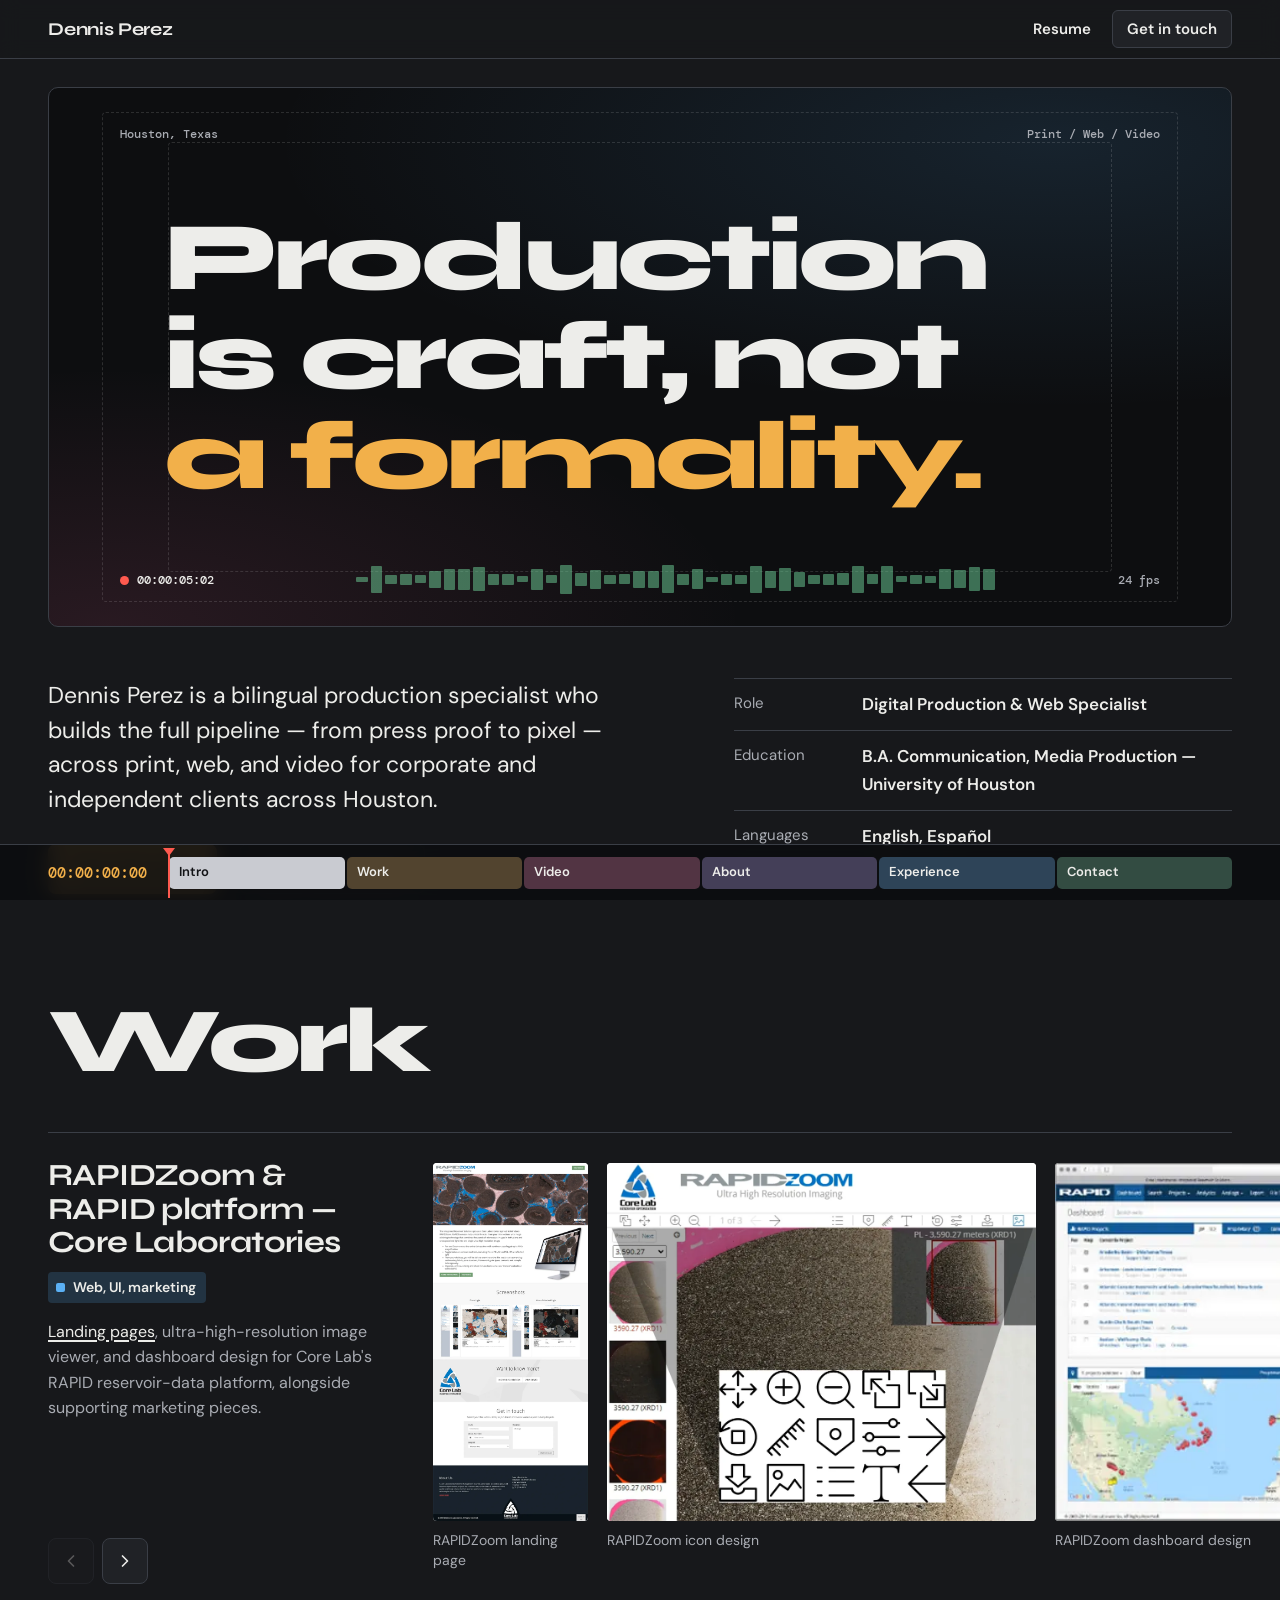
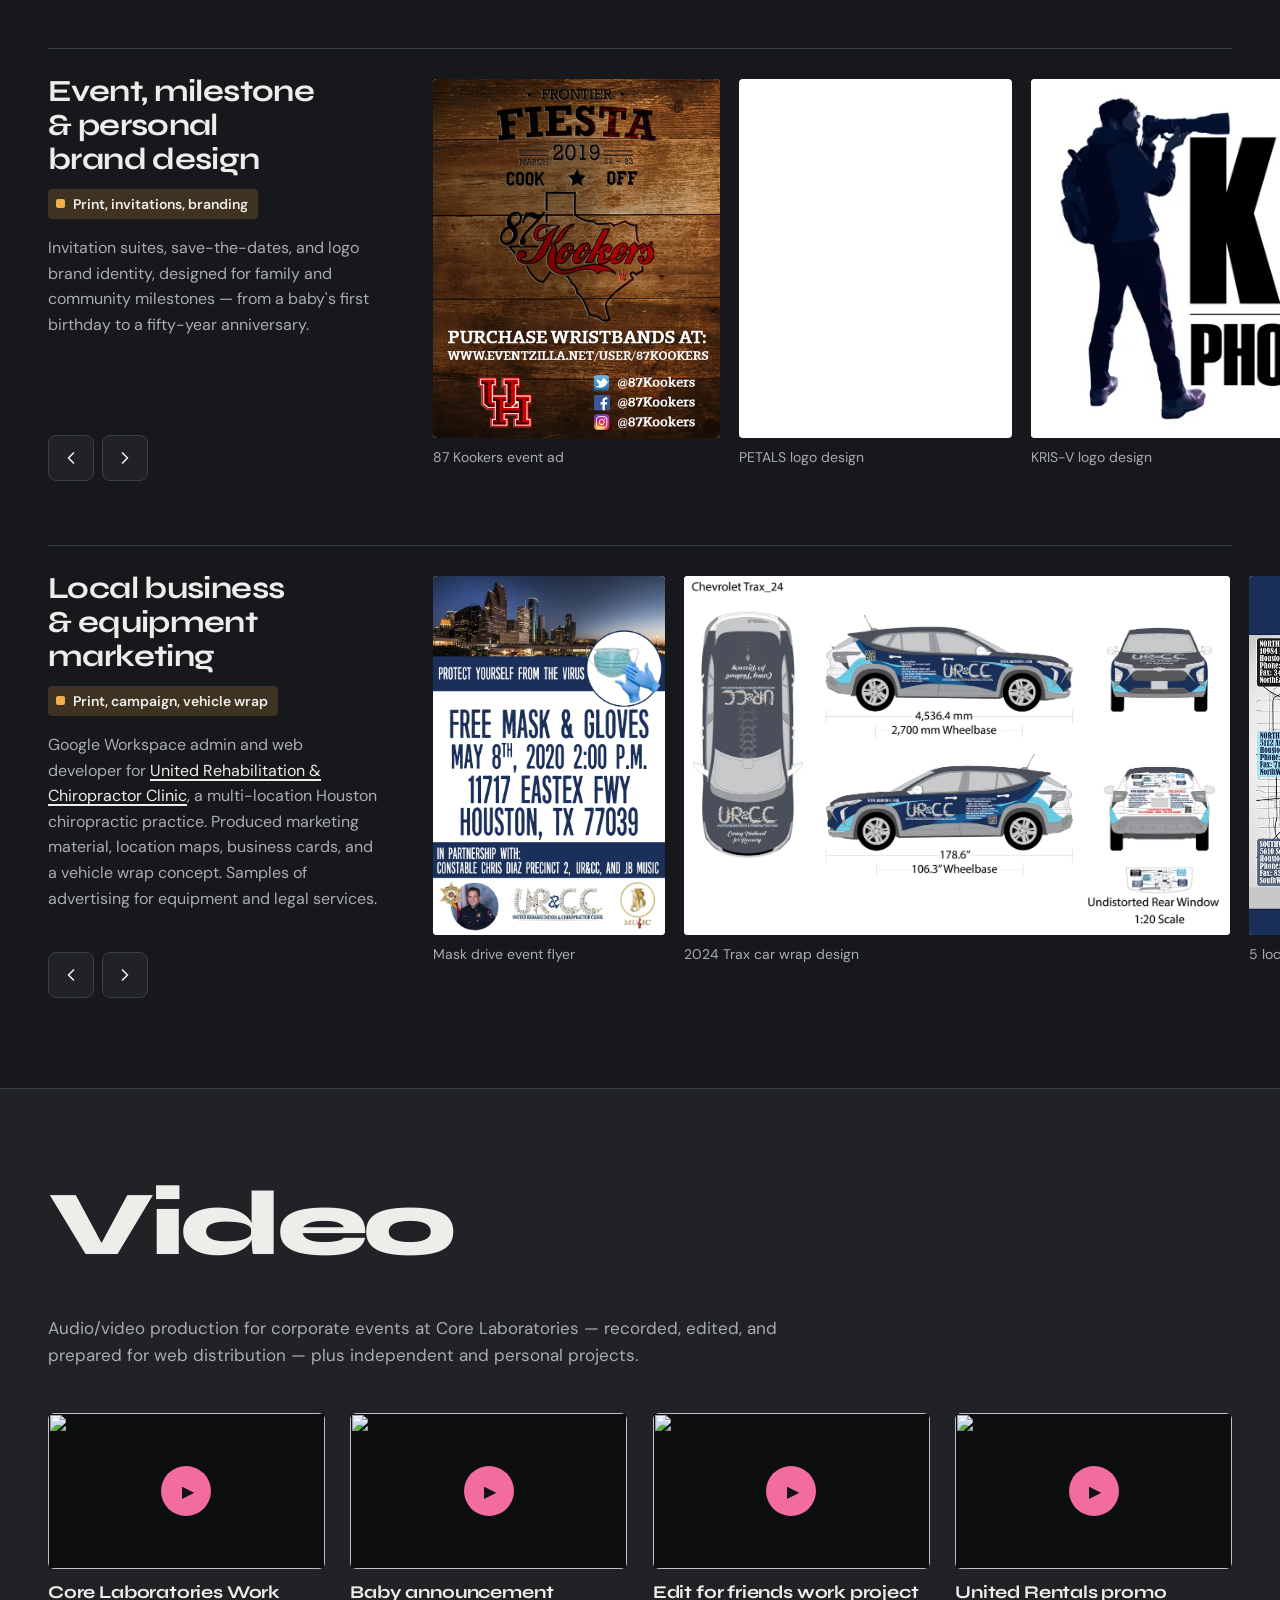
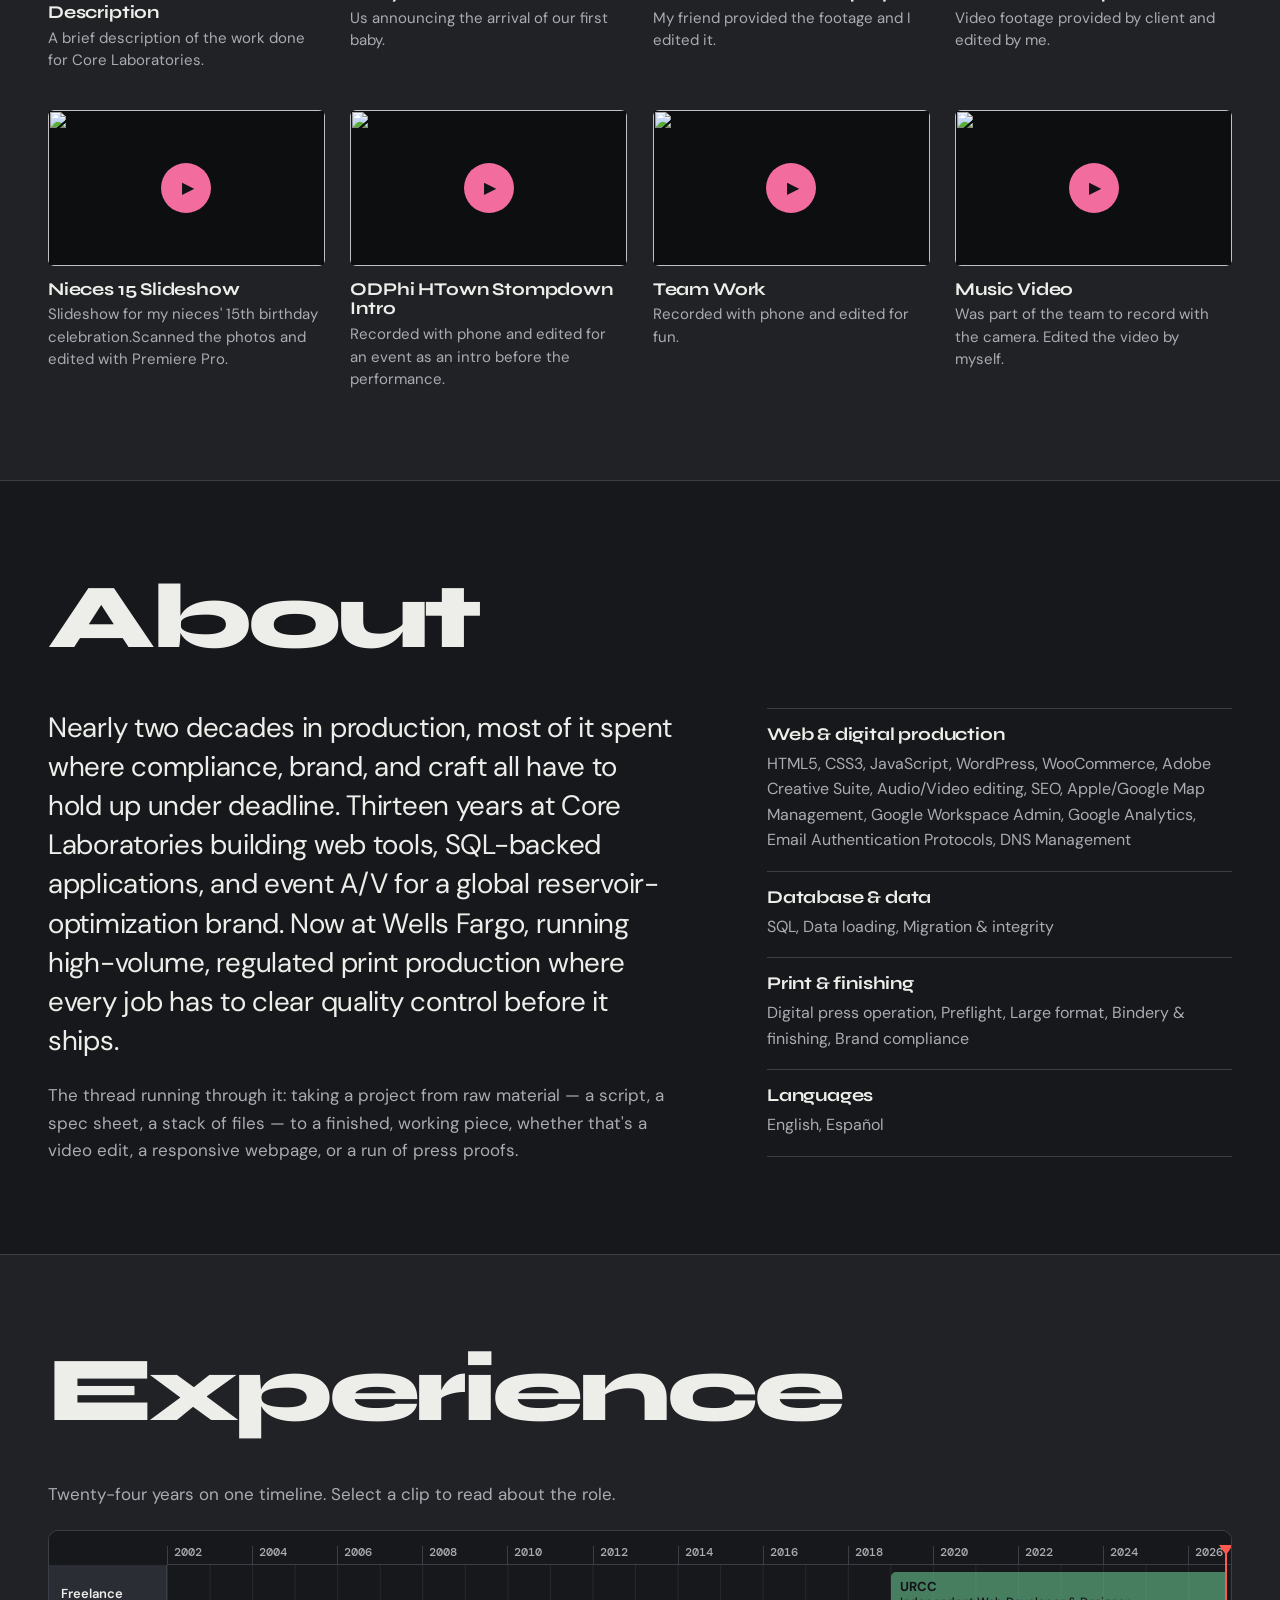
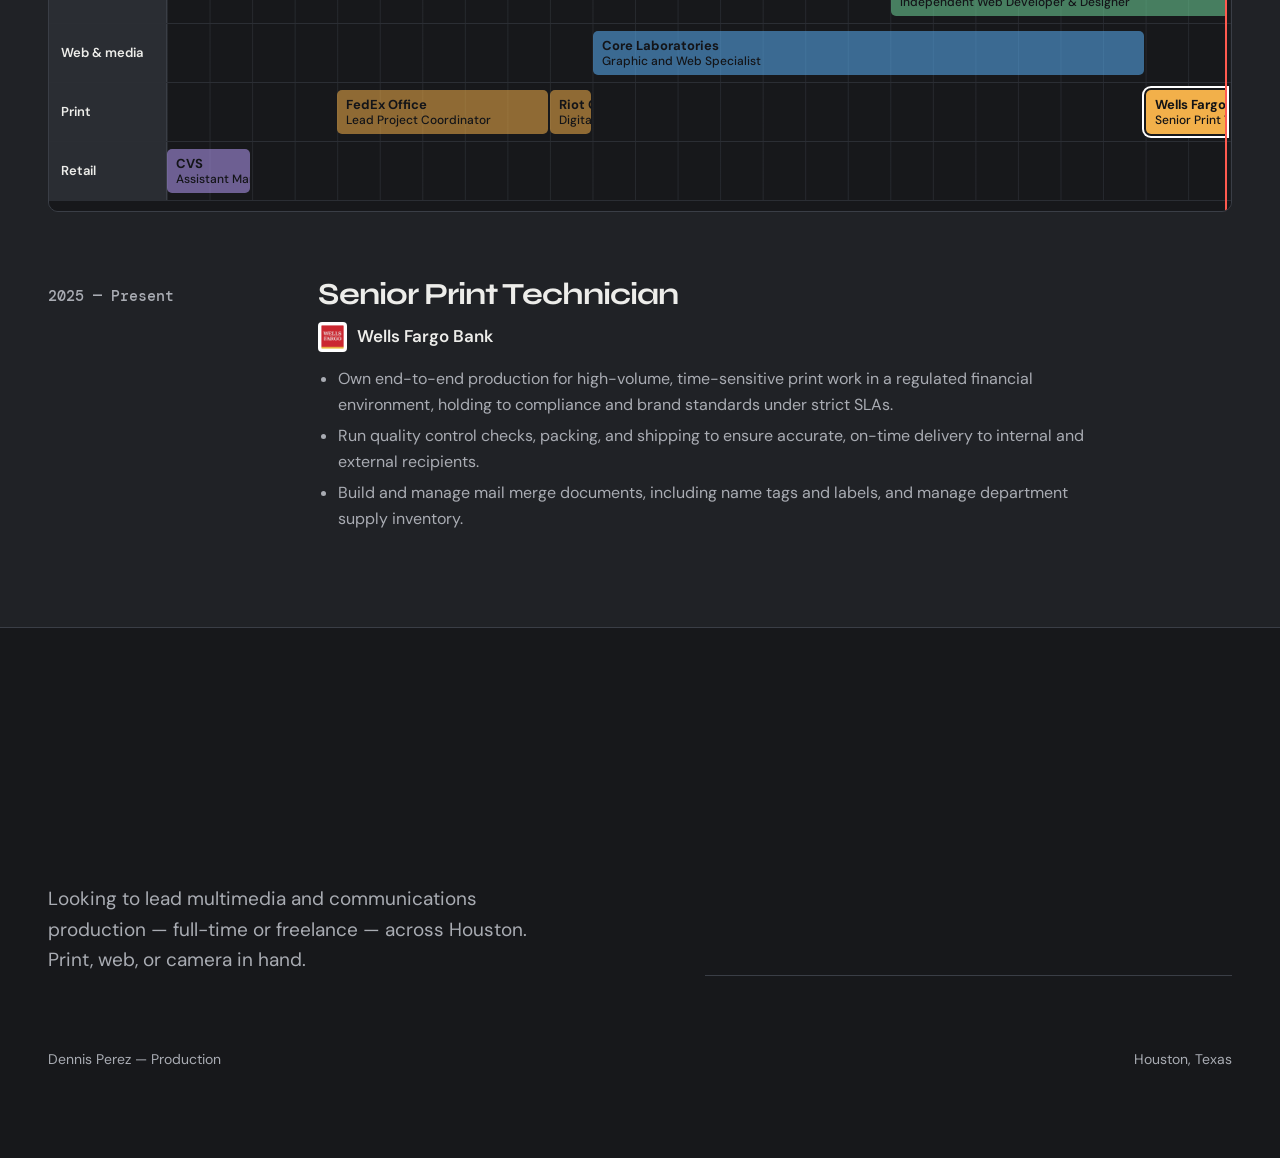
==== commit 1b7174b3: "Make the first video the same size as the rest Drop the featured treatment on the first video card s" ====
--- a/index.html
+++ b/index.html
@@ -212,7 +212,7 @@
 
     <div class="video-grid">
 
-      <div class="video-card video-card--feature">
+      <div class="video-card">
         <div class="video-embed">
           <button class="video-play-button" type="button" data-video-id="pjCaKHO0rwo" aria-haspopup="dialog" aria-controls="video-viewer">
             <img src="https://img.youtube.com/vi/pjCaKHO0rwo/hqdefault.jpg" alt="" loading="lazy" decoding="async">
--- a/main.css
+++ b/main.css
@@ -645,15 +645,6 @@
     min-width: 0;
 }
 
-.video-card--feature {
-    grid-column: 1 / -1;
-    display: grid;
-    grid-template-columns: minmax(0, 1.75fr) minmax(0, 1fr);
-    gap: clamp(18px, 3vw, 44px);
-    align-items: end;
-    padding-bottom: clamp(26px, 3vw, 40px);
-    border-bottom: 1px solid var(--line);
-}
 
 .video-embed {
     position: relative;
@@ -726,11 +717,6 @@
     transition: transform 0.2s var(--ease);
 }
 
-.video-card--feature .video-play-icon {
-    width: 86px;
-    height: 86px;
-    font-size: 27px;
-}
 
 .video-play-button:hover .video-play-icon {
     transform: scale(1.12);
@@ -752,16 +738,7 @@
     color: var(--muted);
 }
 
-.video-card--feature .video-meta h3 {
-    font-size: clamp(26px, 3.1vw, 42px);
-    letter-spacing: -0.03em;
-    margin-bottom: 12px;
-    text-wrap: balance;
-}
-
-.video-card--feature .video-meta p {
-    font-size: 17px;
-}
+
 
 /* ===== ABOUT ===== */
 .about-grid {
@@ -1547,15 +1524,11 @@
     .hero-body,
     .about-grid,
     .footer-top,
-    .video-card--feature,
     .piece,
     .job {
         grid-template-columns: 1fr;
     }
 
-    .video-card--feature {
-        gap: 0;
-    }
 
     .piece {
         gap: 20px;
@@ -1655,11 +1628,6 @@
         font-size: 14px;
     }
 
-    .video-card--feature .video-play-icon {
-        width: 62px;
-        height: 62px;
-        font-size: 21px;
-    }
 
     .contact-list a,
     .contact-list .resume-contact-link {
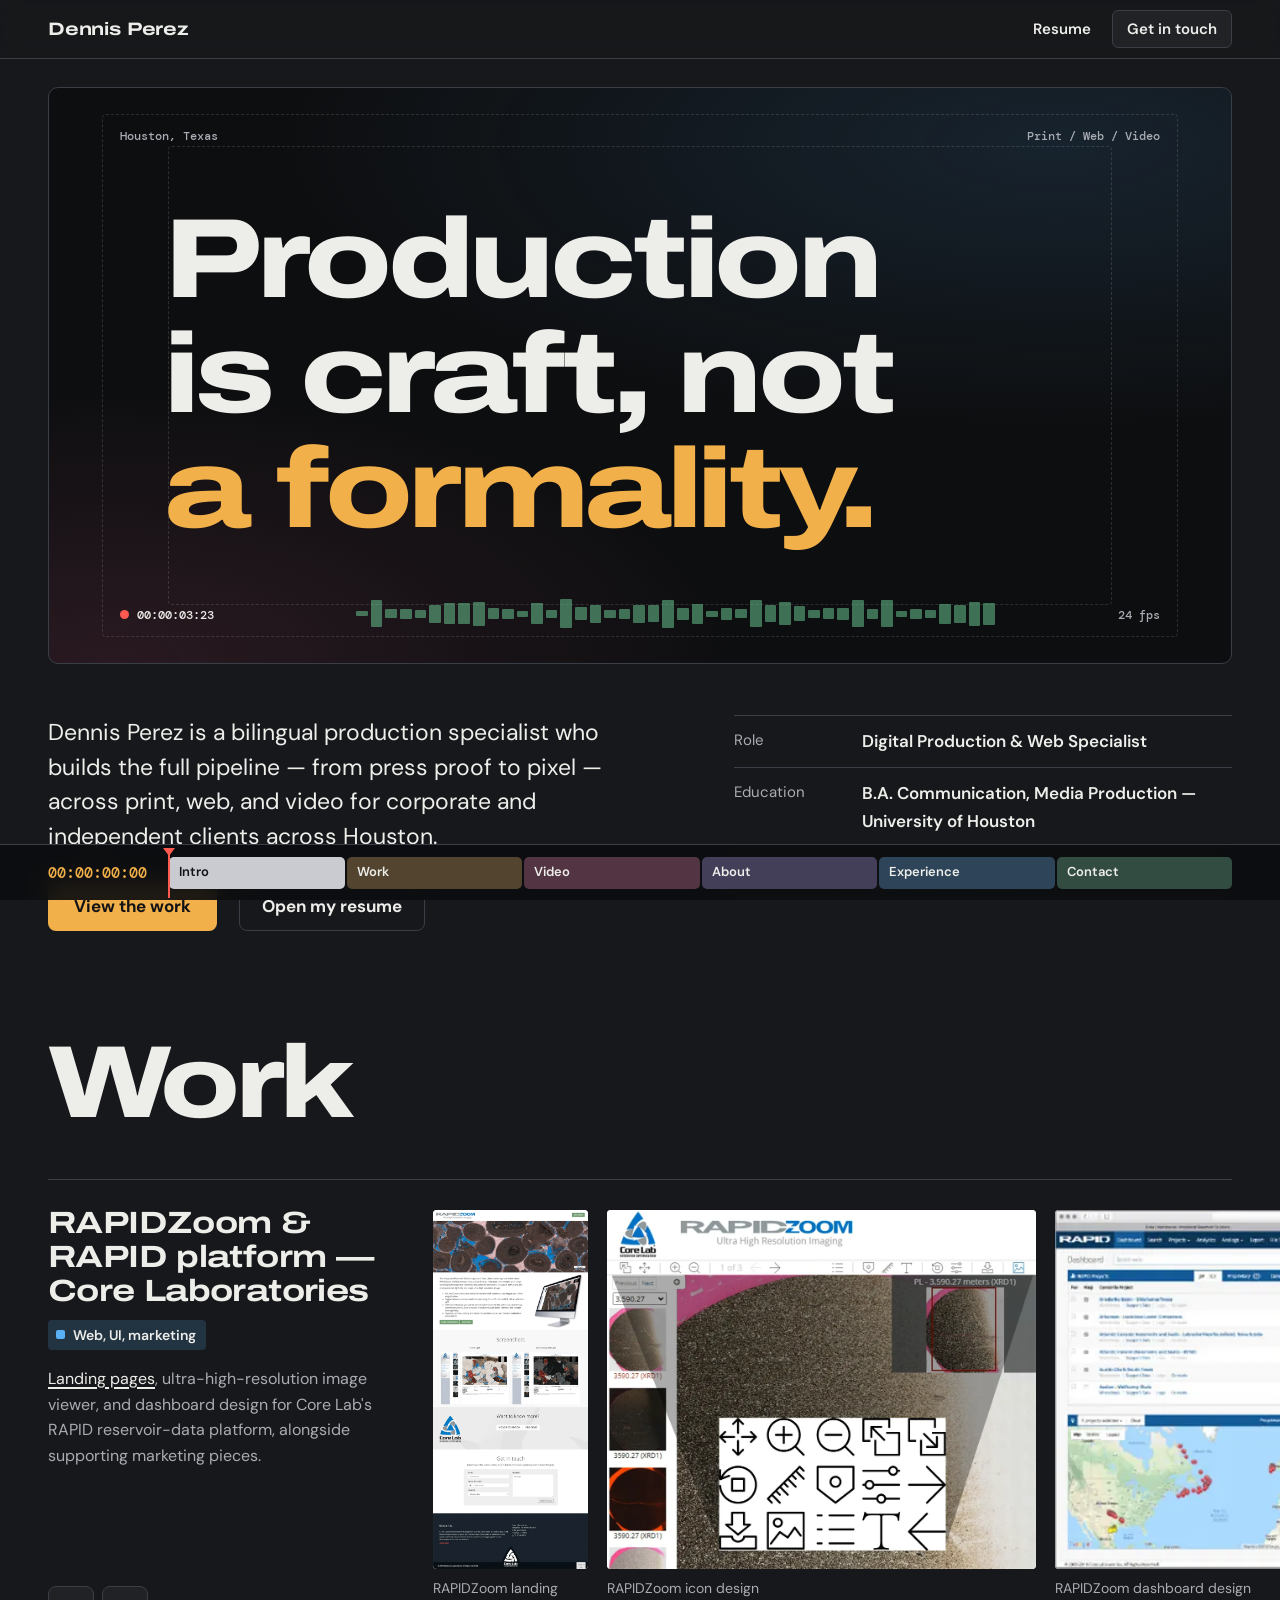
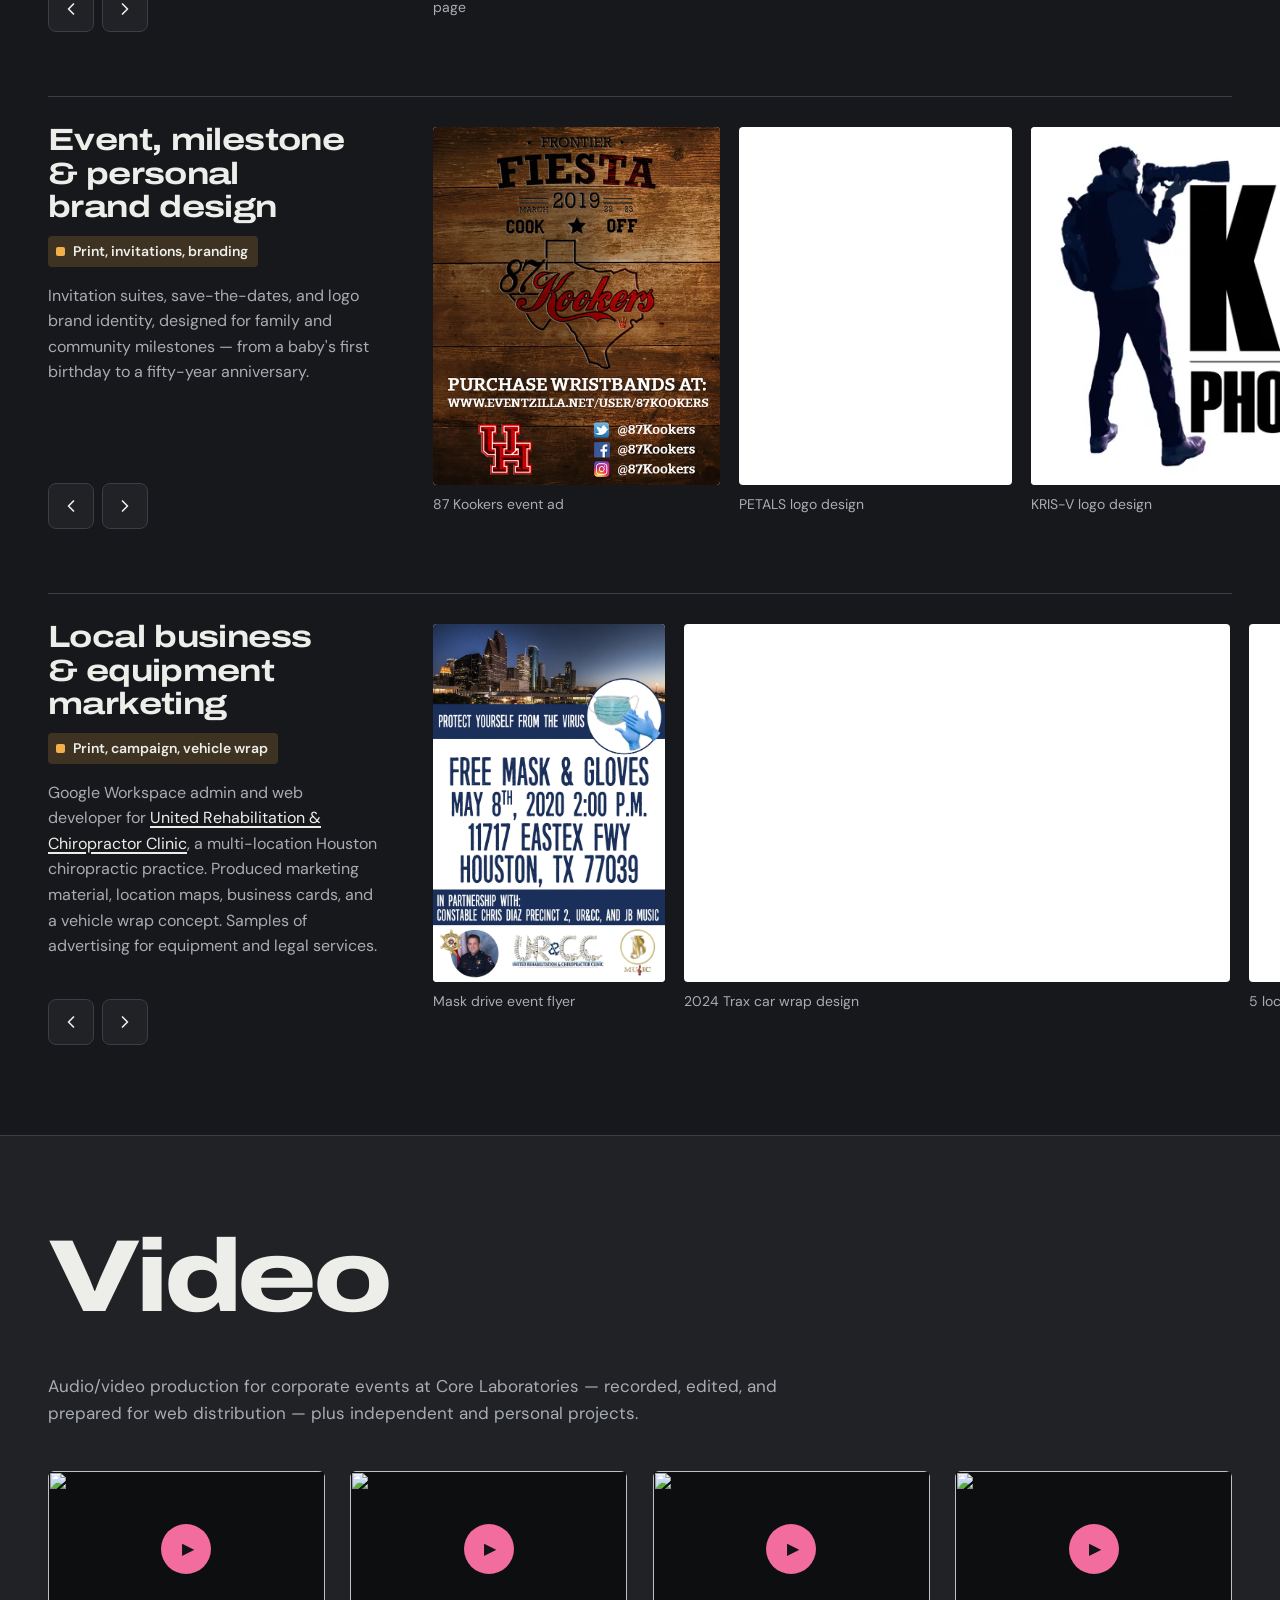
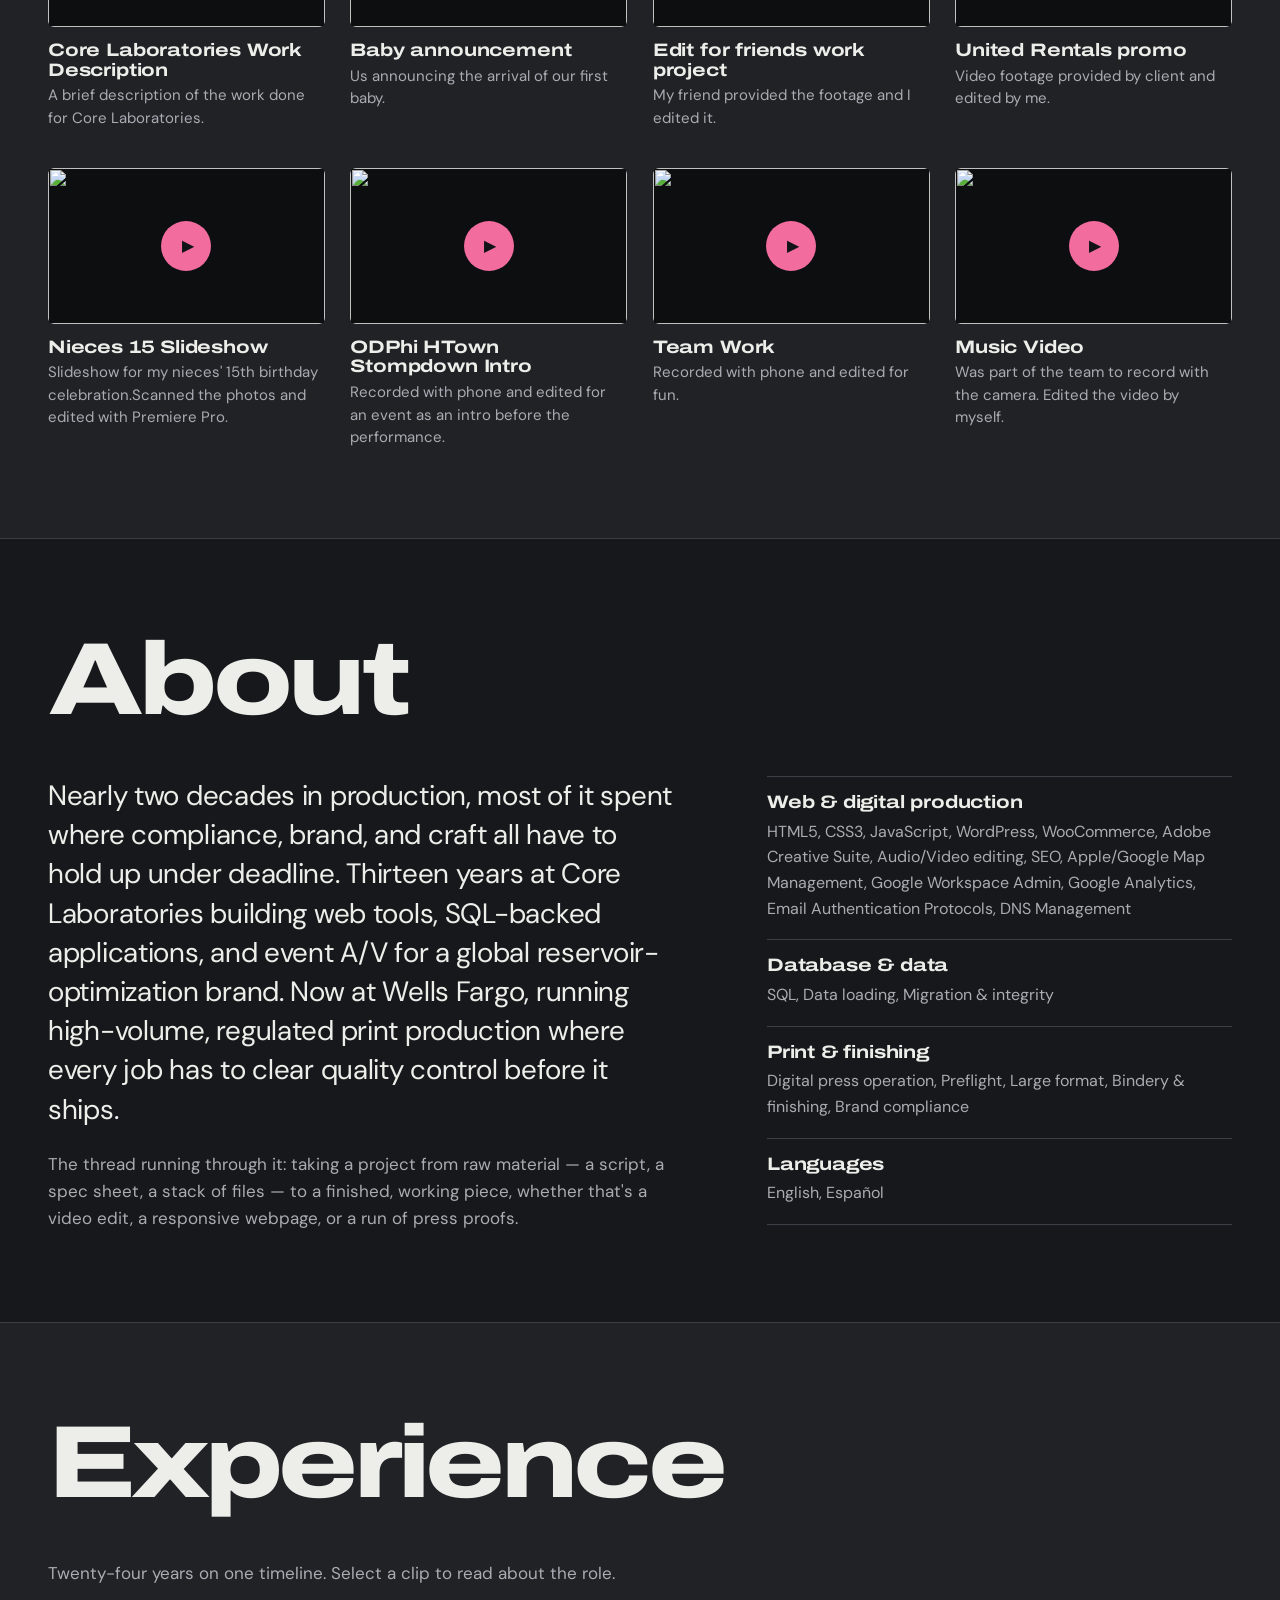
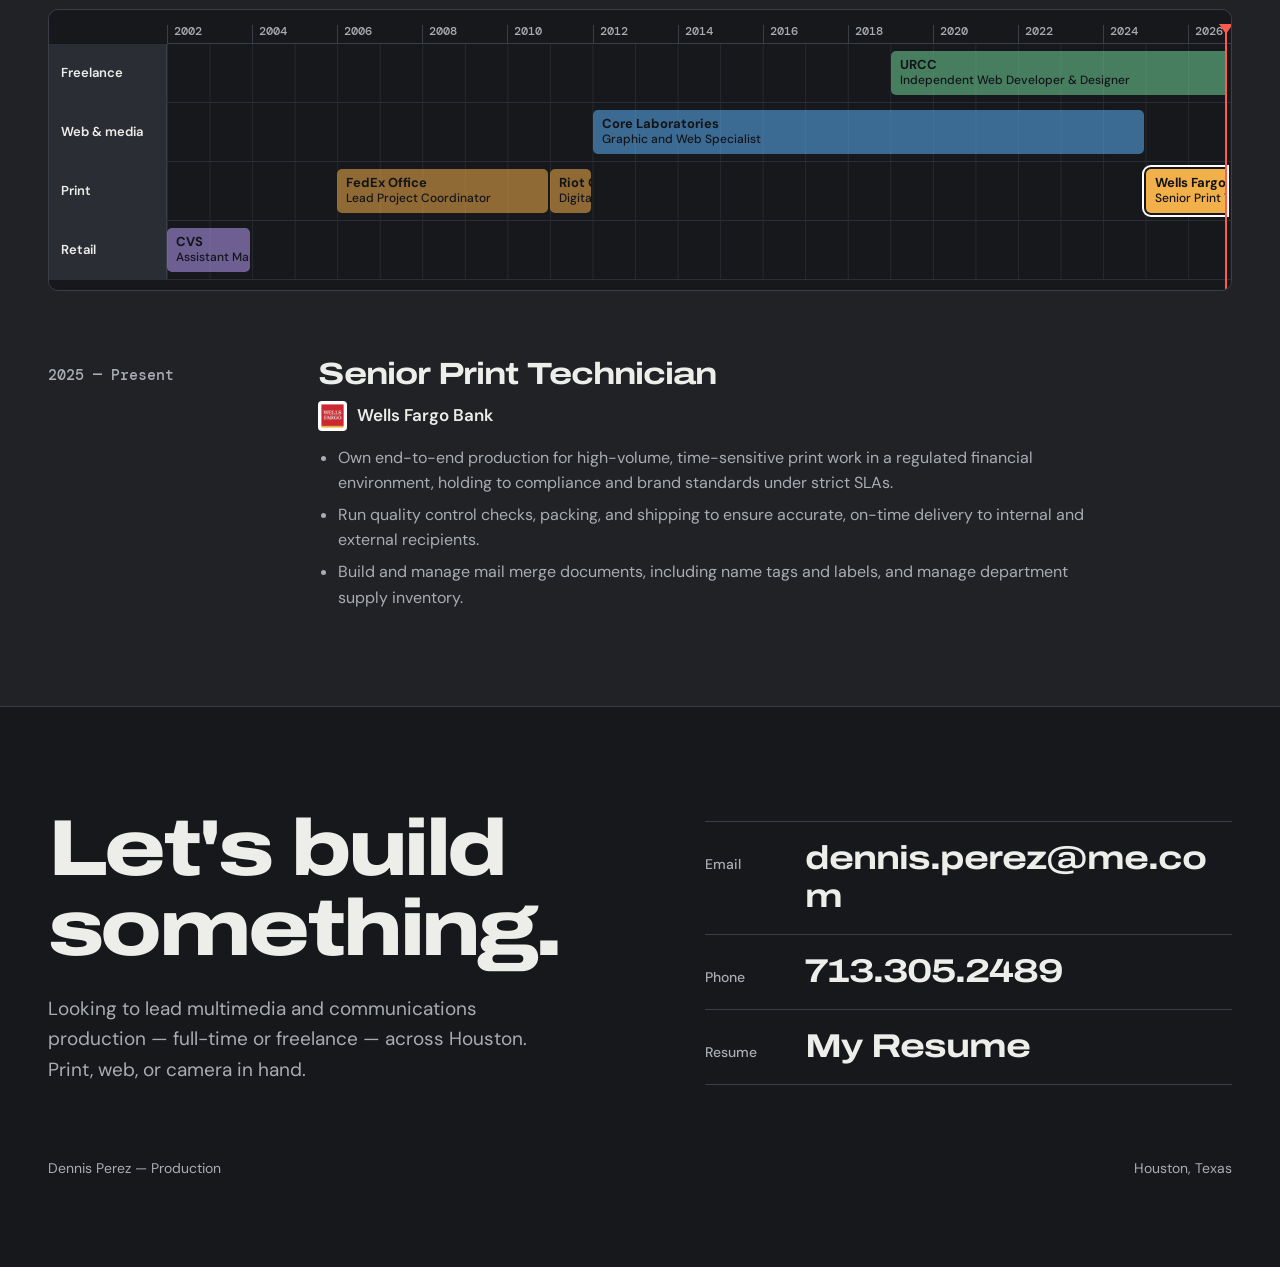
==== commit 81560389: "Switch the heading typeface to Archivo Syne draws g, y and p with flat, cropped descenders, which re" ====
--- a/index.html
+++ b/index.html
@@ -13,7 +13,7 @@
   <link rel="preconnect" href="https://fonts.googleapis.com">
   <link rel="preconnect" href="https://fonts.gstatic.com" crossorigin>
   <link
-    href="https://fonts.googleapis.com/css2?family=Syne:wght@600..800&family=DM+Sans:ital,opsz,wght@0,9..40,400..700;1,9..40,400&family=DM+Mono:wght@400;500&display=swap"
+    href="https://fonts.googleapis.com/css2?family=Archivo:wdth,wght@125,600..900&family=DM+Sans:ital,opsz,wght@0,9..40,400..700;1,9..40,400&family=DM+Mono:wght@400;500&display=swap"
     rel="stylesheet">
   <link rel="stylesheet" href="main.css">
   <script src="main.js" defer>
--- a/main.css
+++ b/main.css
@@ -16,7 +16,7 @@
     --retail: #B59CF5;
     --playhead: #FF5A4F;
 
-    --display: 'Syne', 'Arial Black', sans-serif;
+    --display: 'Archivo', 'Arial Black', sans-serif;
     --sans: 'DM Sans', system-ui, sans-serif;
     --mono: 'DM Mono', ui-monospace, monospace;
 
@@ -59,6 +59,7 @@
 h2,
 h3 {
     font-family: var(--display);
+    font-stretch: 125%;
     font-weight: 700;
     line-height: 1.1;
     letter-spacing: -0.02em;
@@ -136,6 +137,7 @@
 
 .logo {
     font-family: var(--display);
+    font-stretch: 125%;
     font-weight: 700;
     font-size: 18px;
     letter-spacing: -0.01em;
@@ -240,7 +242,7 @@
 
 .title {
     position: relative;
-    font-size: clamp(2.15rem, 7.6vw, 6.4rem);
+    font-size: clamp(2.4rem, 8.8vw, 7.4rem);
     font-weight: 800;
     line-height: 1.02;
     letter-spacing: -0.04em;
@@ -453,7 +455,7 @@
 
 .section-head h2,
 footer h2 {
-    font-size: clamp(2.6rem, 7.2vw, 5.75rem);
+    font-size: clamp(2.8rem, 8vw, 6.5rem);
     font-weight: 800;
     line-height: 1;
     letter-spacing: -0.045em;
@@ -1051,7 +1053,7 @@
 }
 
 footer h2 {
-    font-size: clamp(2.4rem, 5vw, 4.4rem);
+    font-size: clamp(2.6rem, 6.2vw, 5.6rem);
     margin-bottom: 26px;
 }
 
@@ -1081,6 +1083,7 @@
     background: transparent;
     color: var(--text);
     font: 700 clamp(21px, 2.6vw, 33px)/1.15 var(--display);
+    font-stretch: 125%;
     letter-spacing: -0.03em;
     text-align: left;
     text-decoration: none;
@@ -1239,13 +1242,13 @@
 /* ===== SCROLL-IN ANIMATION (only when main.js adds .anim to <html>) ===== */
 .anim .section-head h2,
 .anim footer h2 {
-    clip-path: inset(-0.2em 100% -0.2em 0);
+    clip-path: inset(-0.5em 100% -0.5em 0);
     transition: clip-path 1s var(--ease);
 }
 
 .anim .section-head.in h2,
 .anim .footer-top.in h2 {
-    clip-path: inset(-0.2em 0 -0.2em 0);
+    clip-path: inset(-0.5em -1em -0.5em 0);
 }
 
 .anim .rail .gallery-item,
@@ -1543,7 +1546,7 @@
     }
 
     footer h2 {
-        font-size: 8vw;
+        font-size: 10vw;
     }
 
     .wave {
@@ -1571,15 +1574,15 @@
     }
 
     .title {
-        font-size: 8.6vw;
+        font-size: 10.8vw;
     }
 
     .section-head h2 {
-        font-size: 11vw;
+        font-size: 12vw;
     }
 
     footer h2 {
-        font-size: 10.4vw;
+        font-size: 12vw;
     }
 
     .hud {
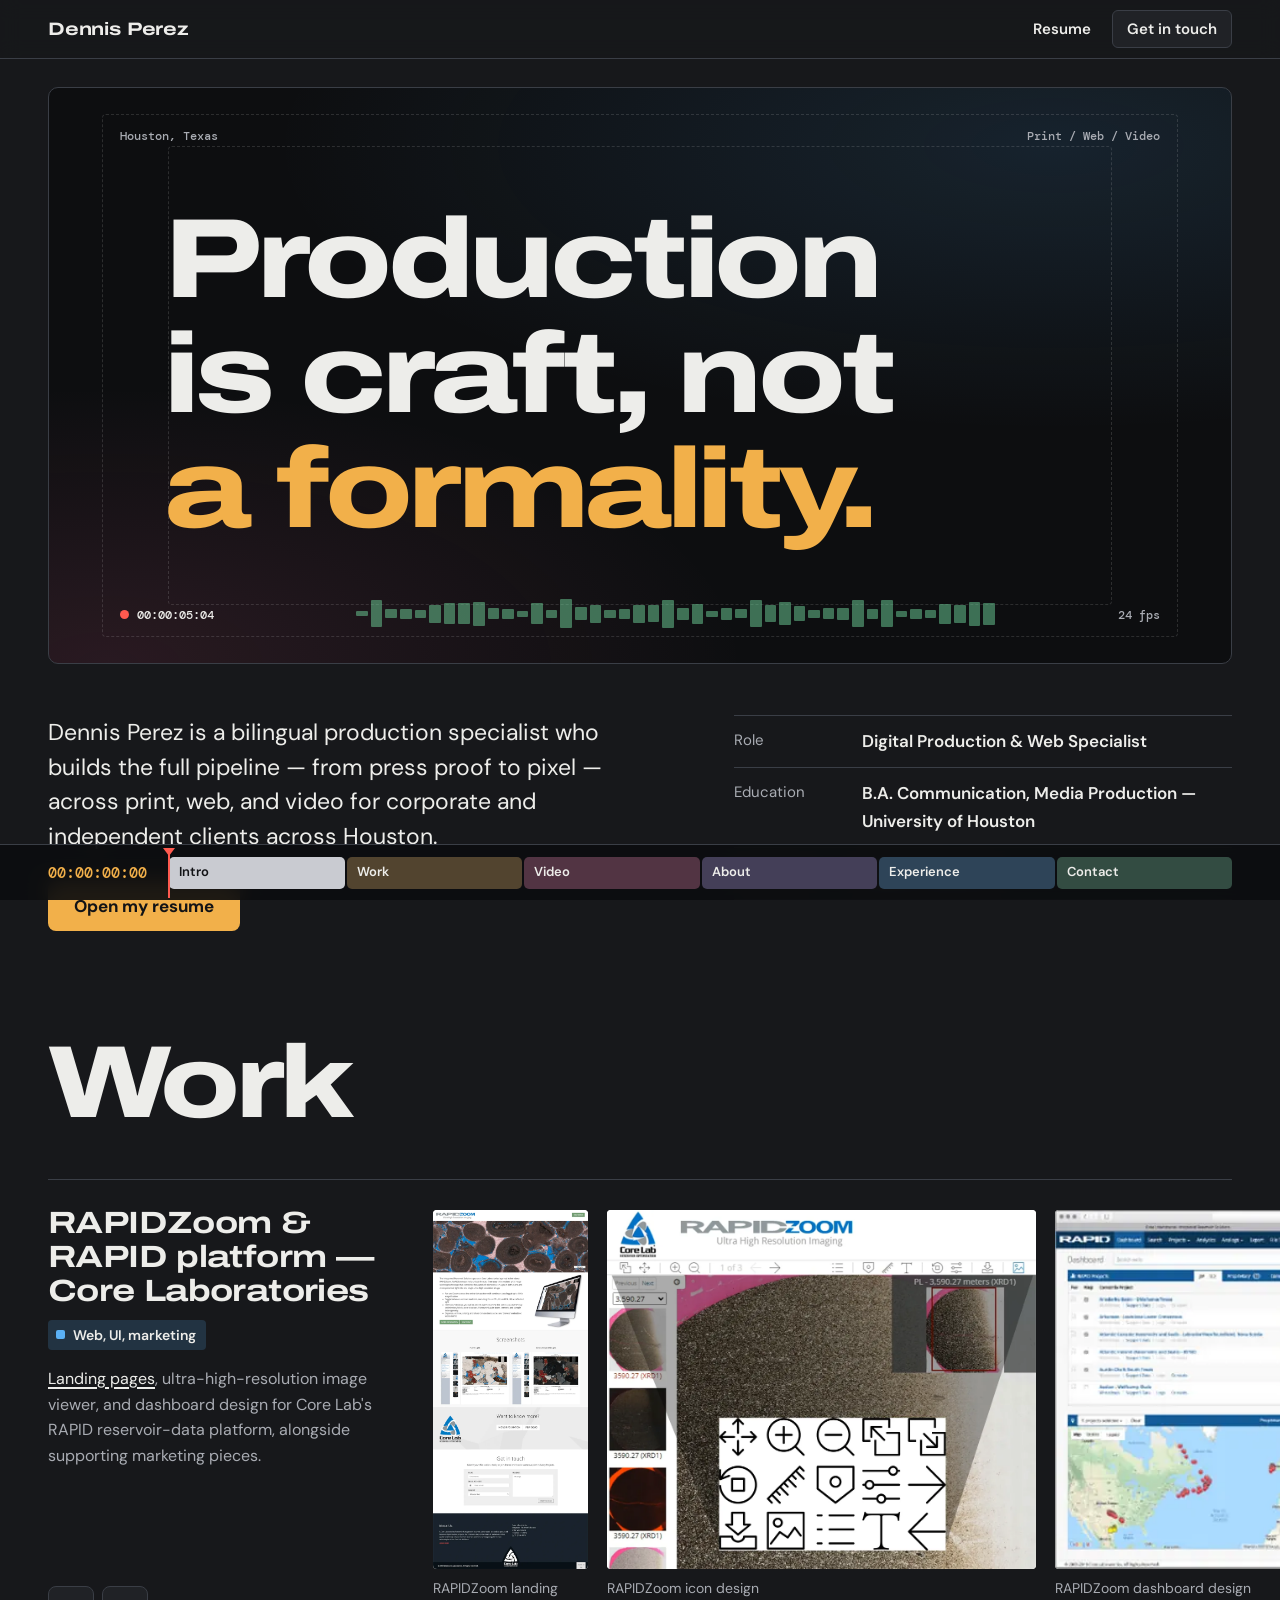
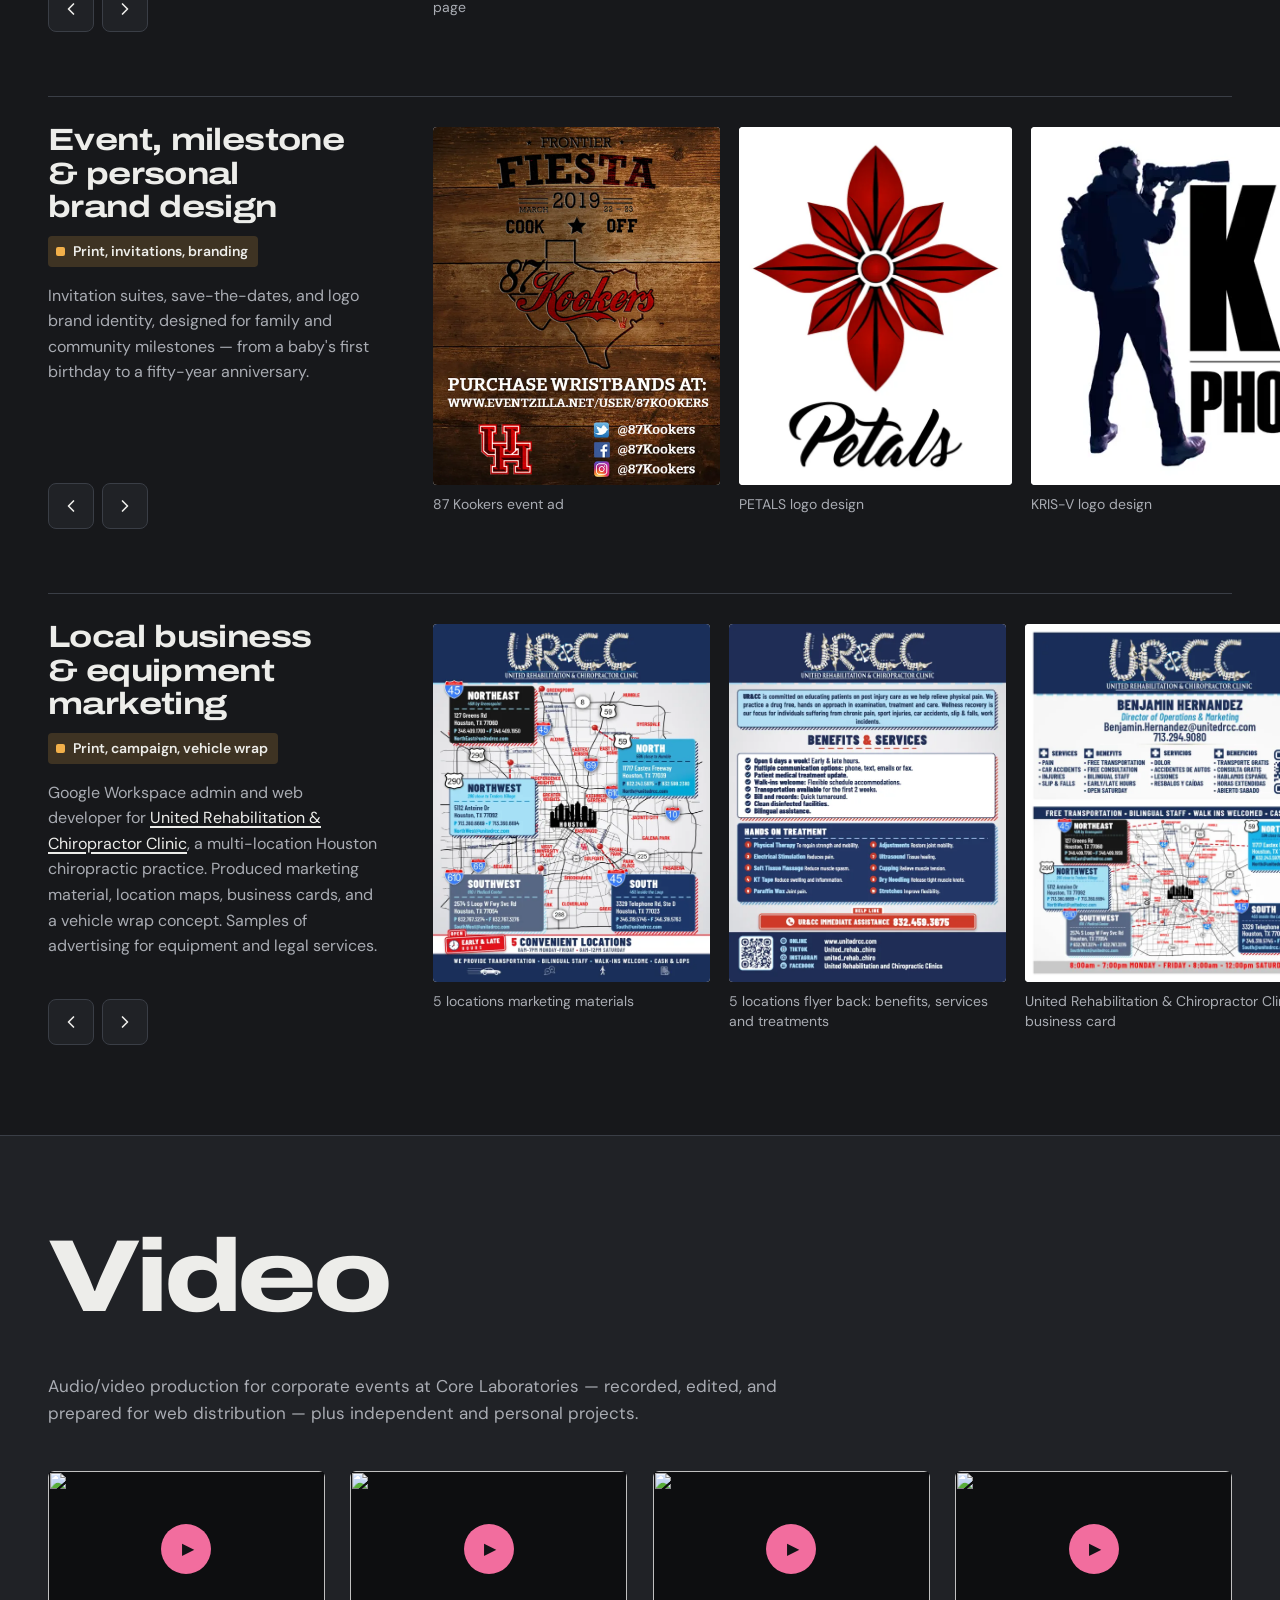
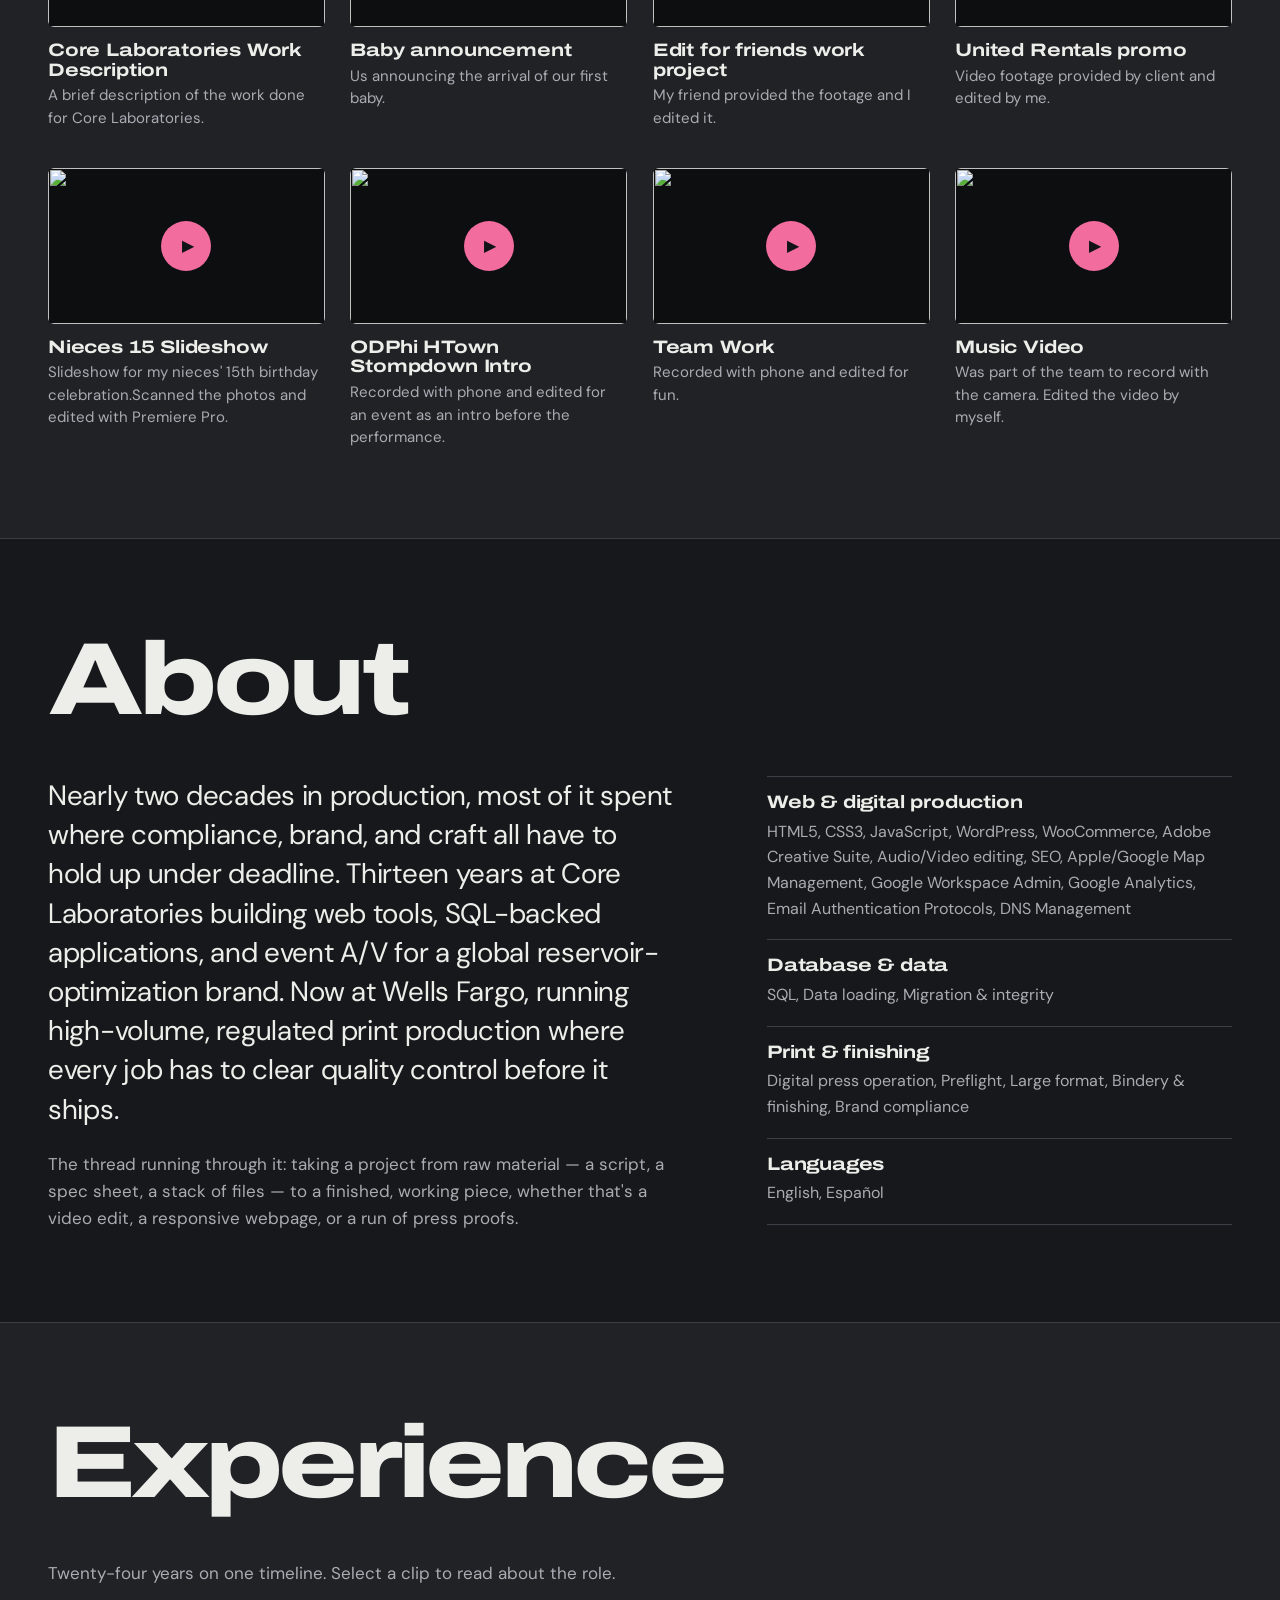
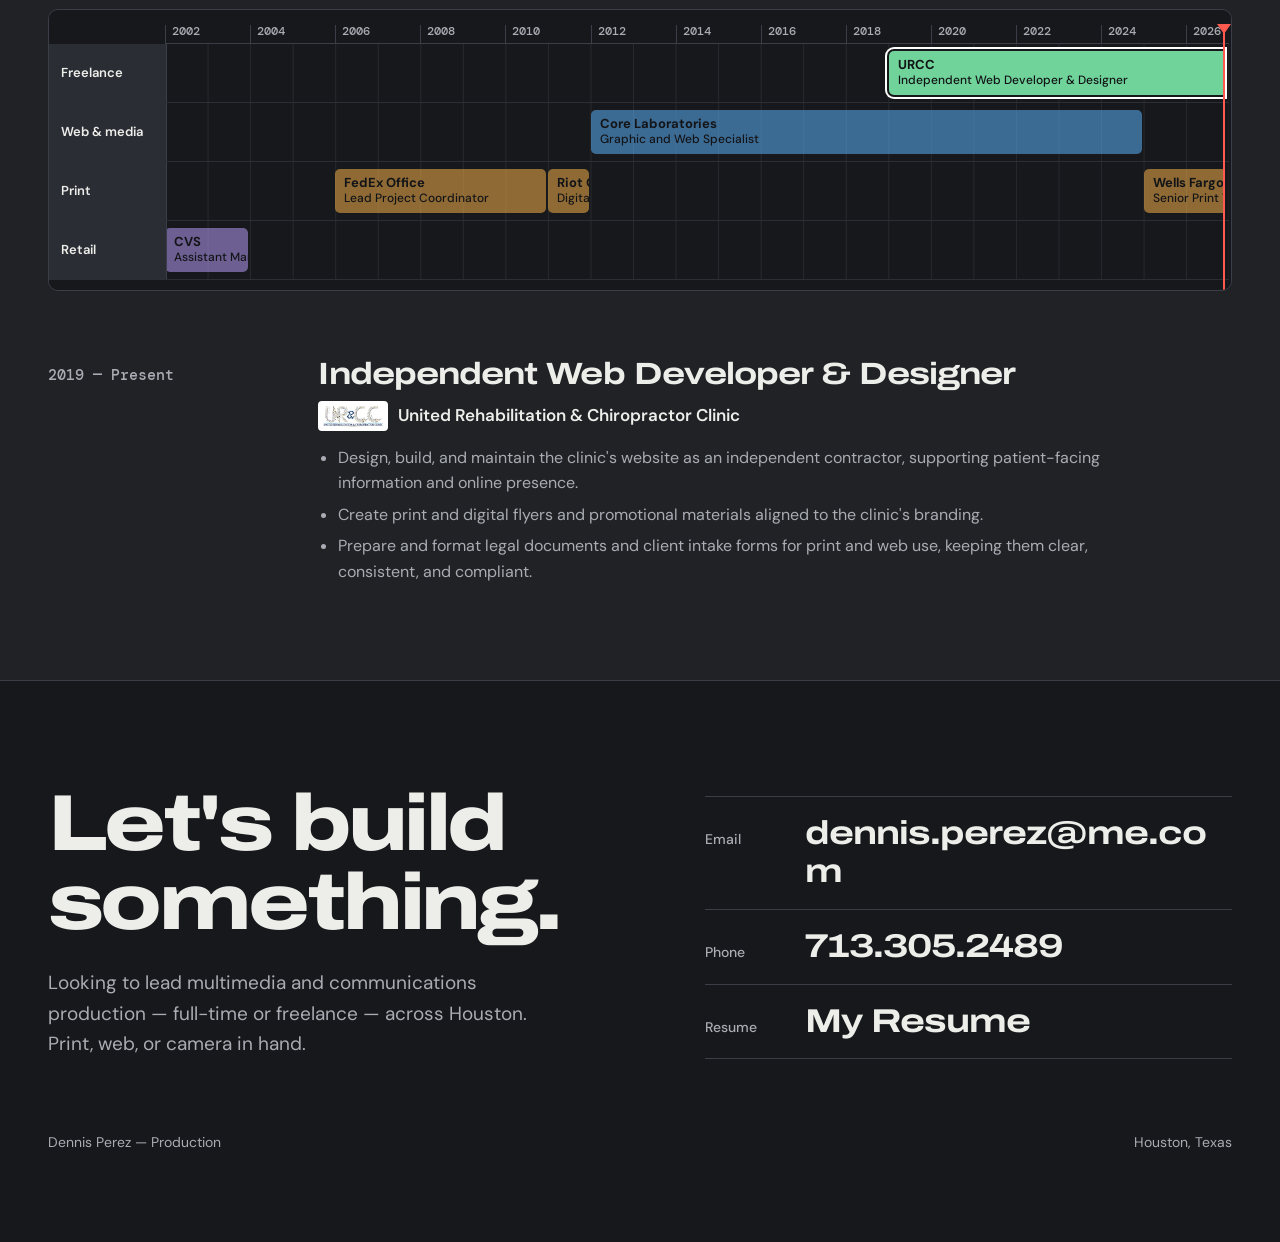
==== commit 5a71e937: "Update URCC work samples and simplify hero buttons - Replace the 5 Locations flyer with the 2026 ver" ====
--- a/index.html
+++ b/index.html
@@ -56,8 +56,7 @@
         <p class="lede">Dennis Perez is a bilingual production specialist who builds the full pipeline — from press proof
           to pixel — across print, web, and video for corporate and independent clients across Houston.</p>
         <div class="cta-row">
-          <a href="#work" class="btn primary">View the work</a>
-          <button class="btn quiet" type="button" data-open-resume>Open my resume</button>
+          <button class="btn primary" type="button" data-open-resume>Open my resume</button>
         </div>
       </div>
       <dl class="hero-facts">
@@ -175,16 +174,19 @@
       </div>
       <div class="piece-images rail" tabindex="0" role="group" aria-label="Project images">
         <button class="gallery-item" type="button">
-          <img src="images/work/thumb/mask_drive.webp" data-full="images/work/full/mask_drive.webp" width="1280" height="1978" alt="Mask drive event flyer" decoding="async">
+          <img src="images/work/thumb/5Locations.webp" data-full="images/work/full/5Locations.webp" width="640" height="829" alt="5 locations marketing materials" decoding="async">
+        </button>
+        <button class="gallery-item" type="button">
+          <img src="images/work/thumb/5Locations_back.webp" data-full="images/work/full/5Locations_back.webp" width="640" height="829" alt="5 locations flyer back: benefits, services and treatments" loading="lazy" decoding="async">
+        </button>
+        <button class="gallery-item" type="button">
+          <img src="images/work/thumb/URCC_BC.webp" data-full="images/work/full/URCC_BC.webp" width="640" height="742" alt="United Rehabilitation & Chiropractor Clinic business card" loading="lazy" decoding="async">
+        </button>
+        <button class="gallery-item" type="button">
+          <img src="images/work/thumb/mask_drive.webp" data-full="images/work/full/mask_drive.webp" width="1280" height="1978" alt="Mask drive event flyer" loading="lazy" decoding="async">
         </button>
         <button class="gallery-item" type="button">
           <img src="images/work/thumb/Trax_24.webp" data-full="images/work/full/Trax_24.webp" width="1280" height="841" alt="2024 Trax car wrap design" loading="lazy" decoding="async">
-        </button>
-        <button class="gallery-item" type="button">
-          <img src="images/work/thumb/5Locations.webp" data-full="images/work/full/5Locations.webp" width="500" height="647" alt="5 locations marketing materials" loading="lazy" decoding="async">
-        </button>
-        <button class="gallery-item" type="button">
-          <img src="images/work/thumb/URCC_BC.webp" data-full="images/work/full/URCC_BC.webp" width="640" height="731" alt="United Rehabilitation & Chiropractor Clinic business card" loading="lazy" decoding="async">
         </button>
         <button class="gallery-item" type="button">
           <img src="images/work/thumb/olf.webp" data-full="images/work/full/olf.webp" width="640" height="427" alt="OLF legal services ad" loading="lazy" decoding="async">
--- a/main.css
+++ b/main.css
@@ -141,6 +141,7 @@
     font-weight: 700;
     font-size: 18px;
     letter-spacing: -0.01em;
+    white-space: nowrap;
 }
 
 #logo {
@@ -164,6 +165,7 @@
     color: var(--text);
     font: 600 15px var(--sans);
     text-decoration: none;
+    white-space: nowrap;
     cursor: pointer;
     transition: background-color 0.15s ease, border-color 0.15s ease;
 }
@@ -412,15 +414,6 @@
     transform: translateY(-2px);
 }
 
-.btn.quiet {
-    padding: 12px 22px;
-    border: 1px solid var(--line);
-}
-
-.btn.quiet:hover {
-    background: var(--panel-2);
-    border-color: var(--muted);
-}
 
 .hero-facts {
     border-top: 1px solid var(--line);
@@ -1564,8 +1557,12 @@
         font-size: 16.5px;
     }
 
+    .logo {
+        font-size: 16px;
+    }
+
     .nav-link {
-        padding: 6px 11px;
+        padding: 6px 10px;
     }
 
     .monitor {
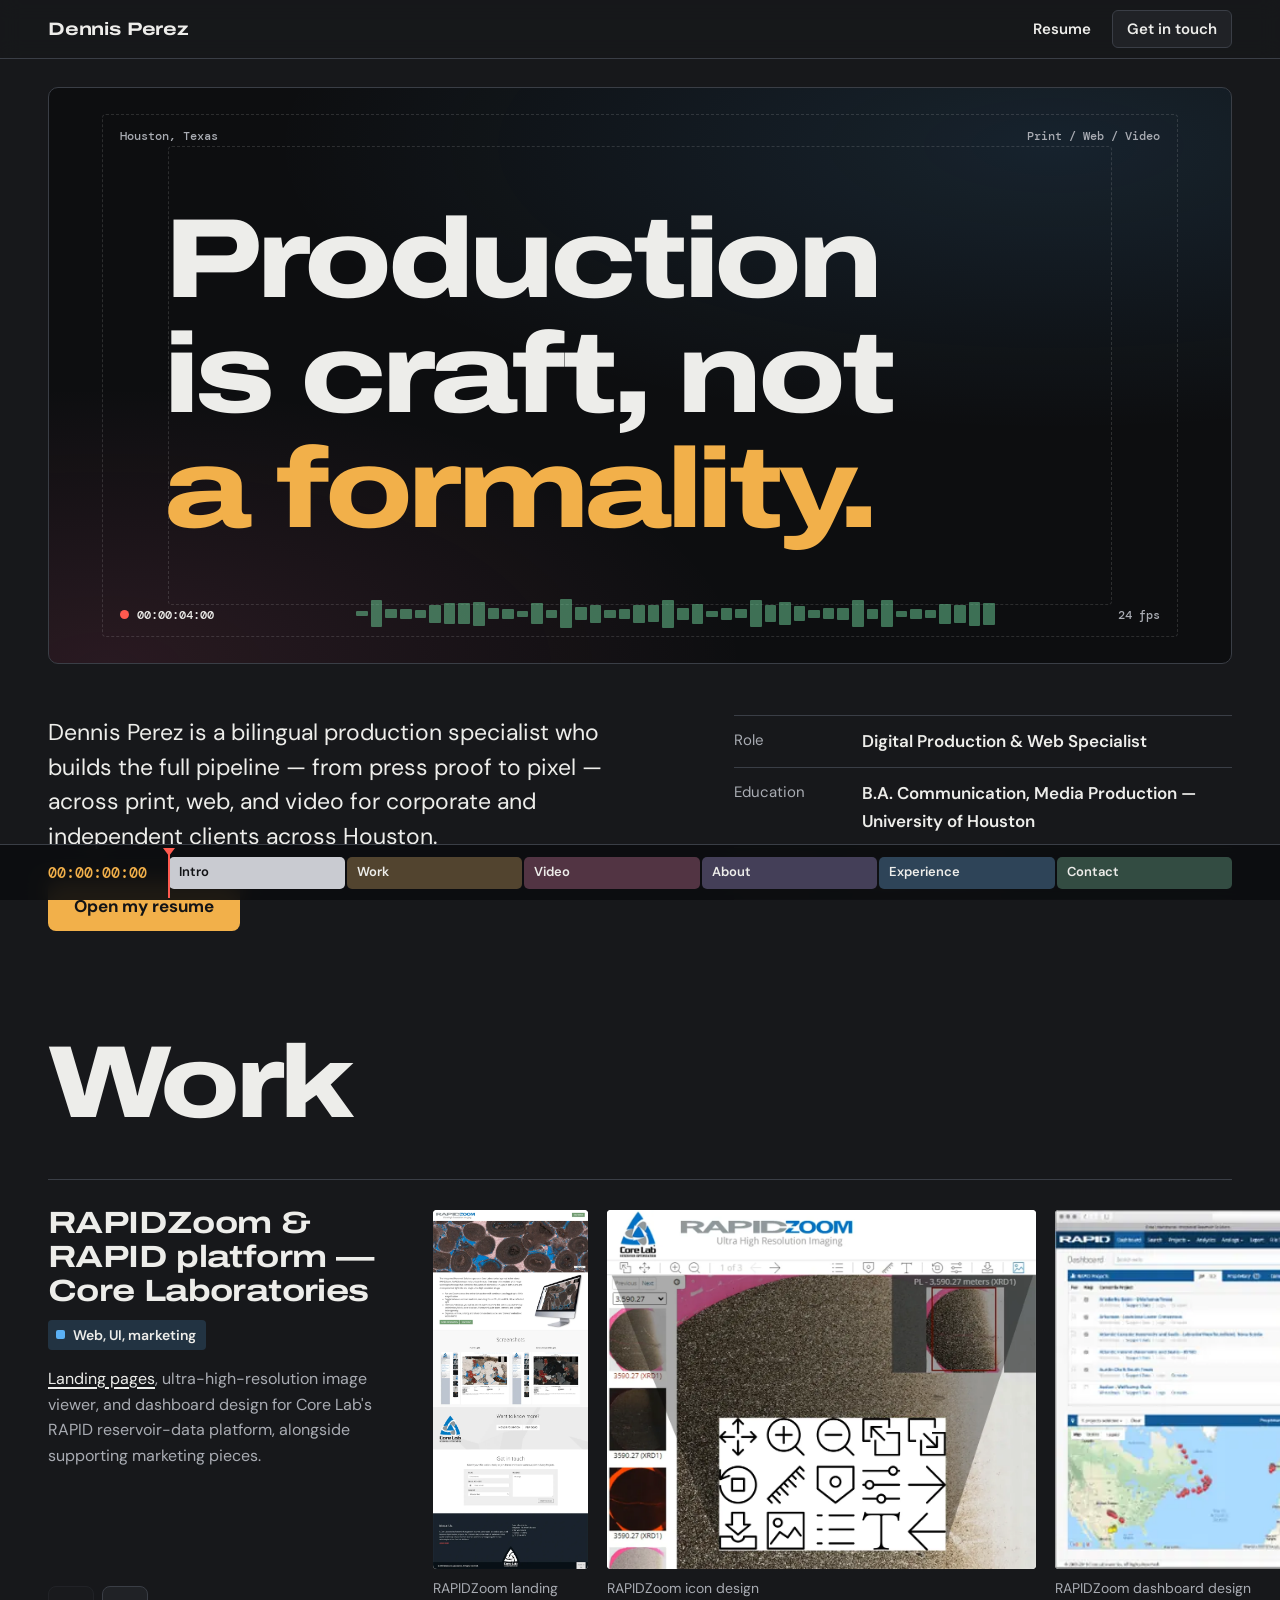
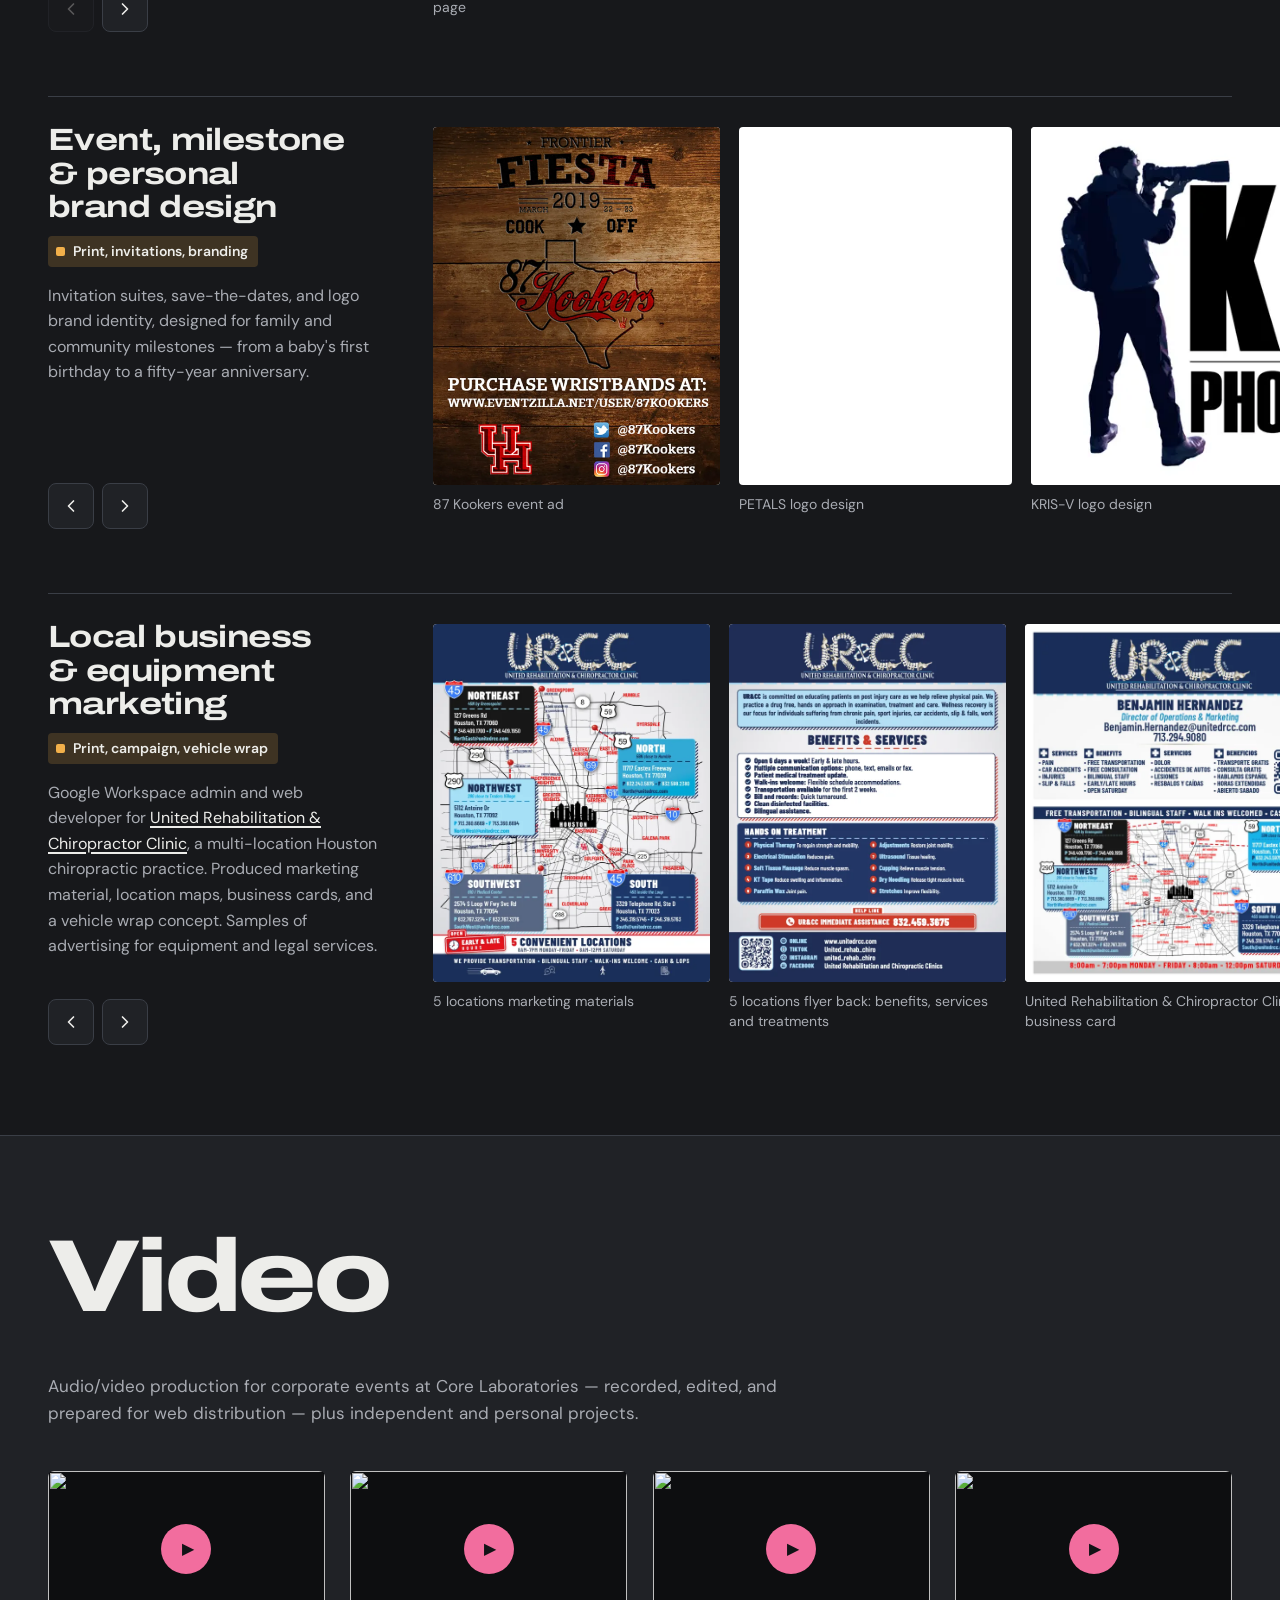
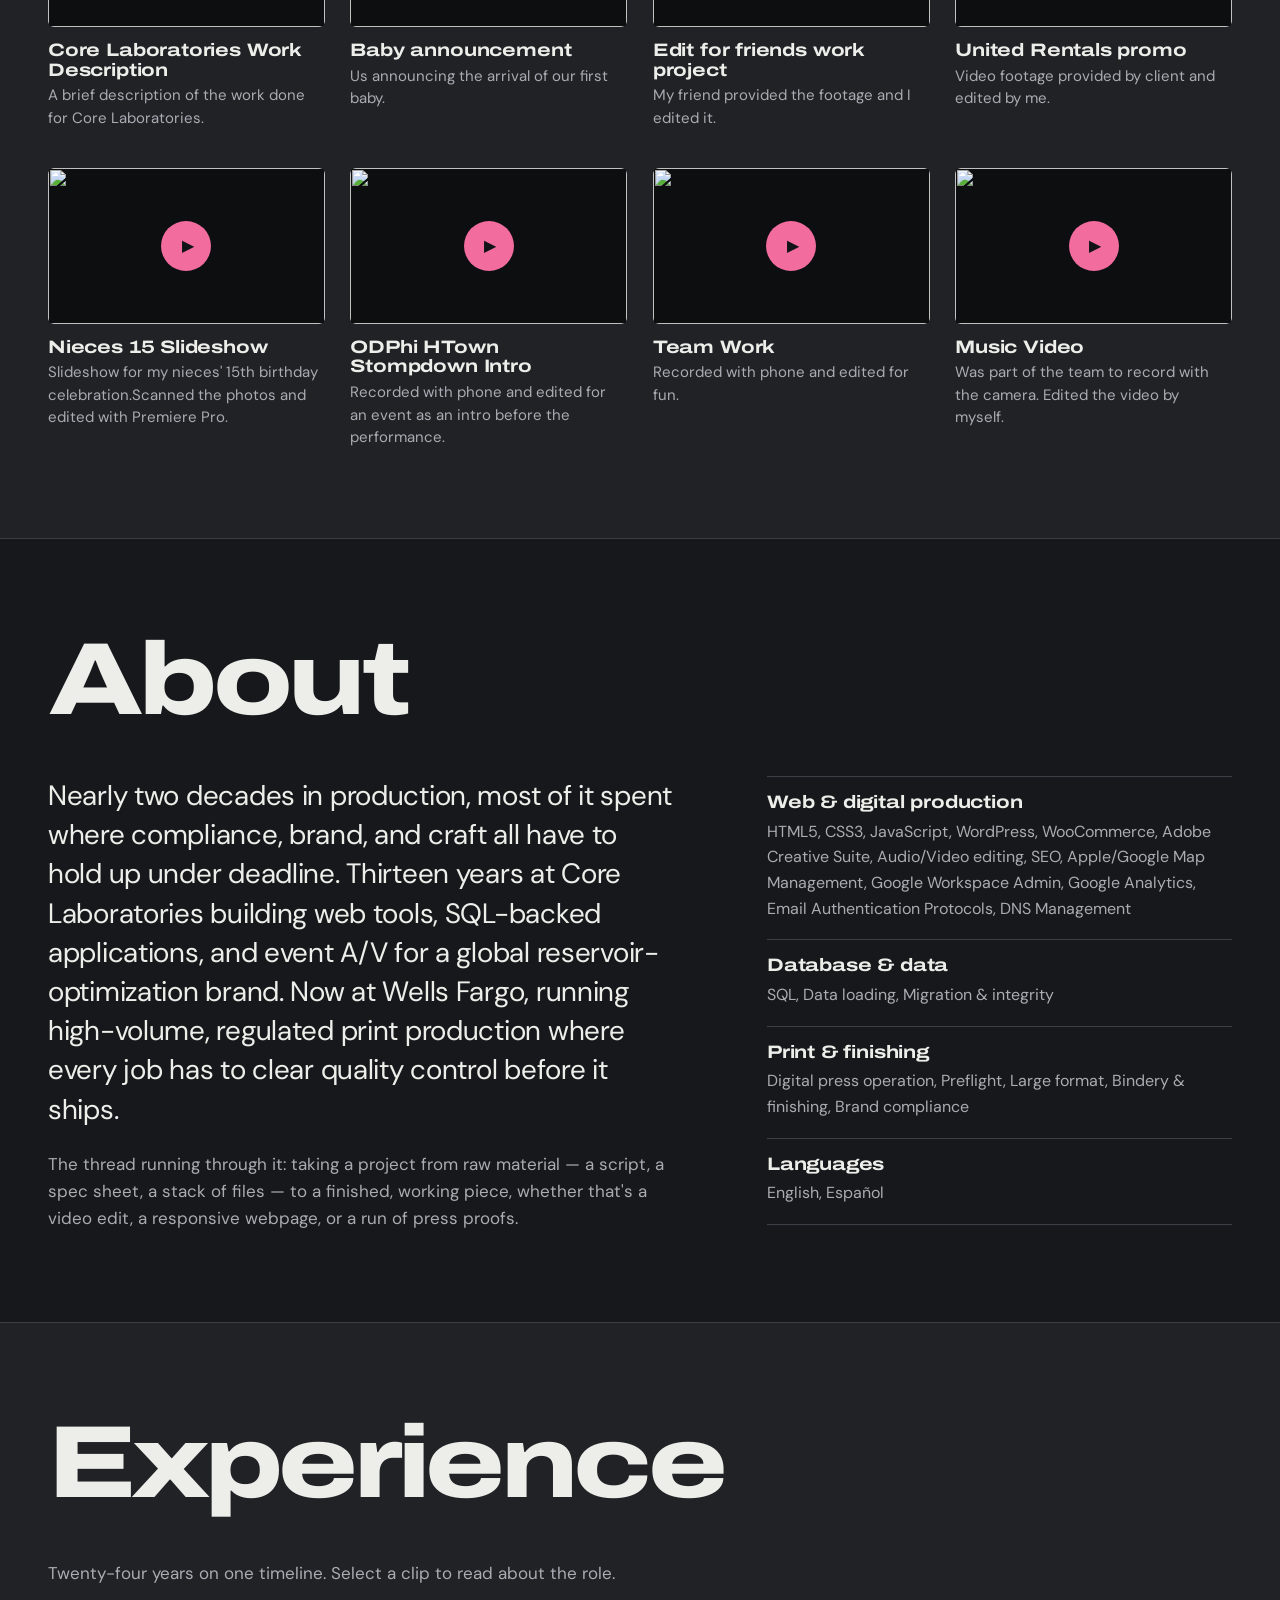
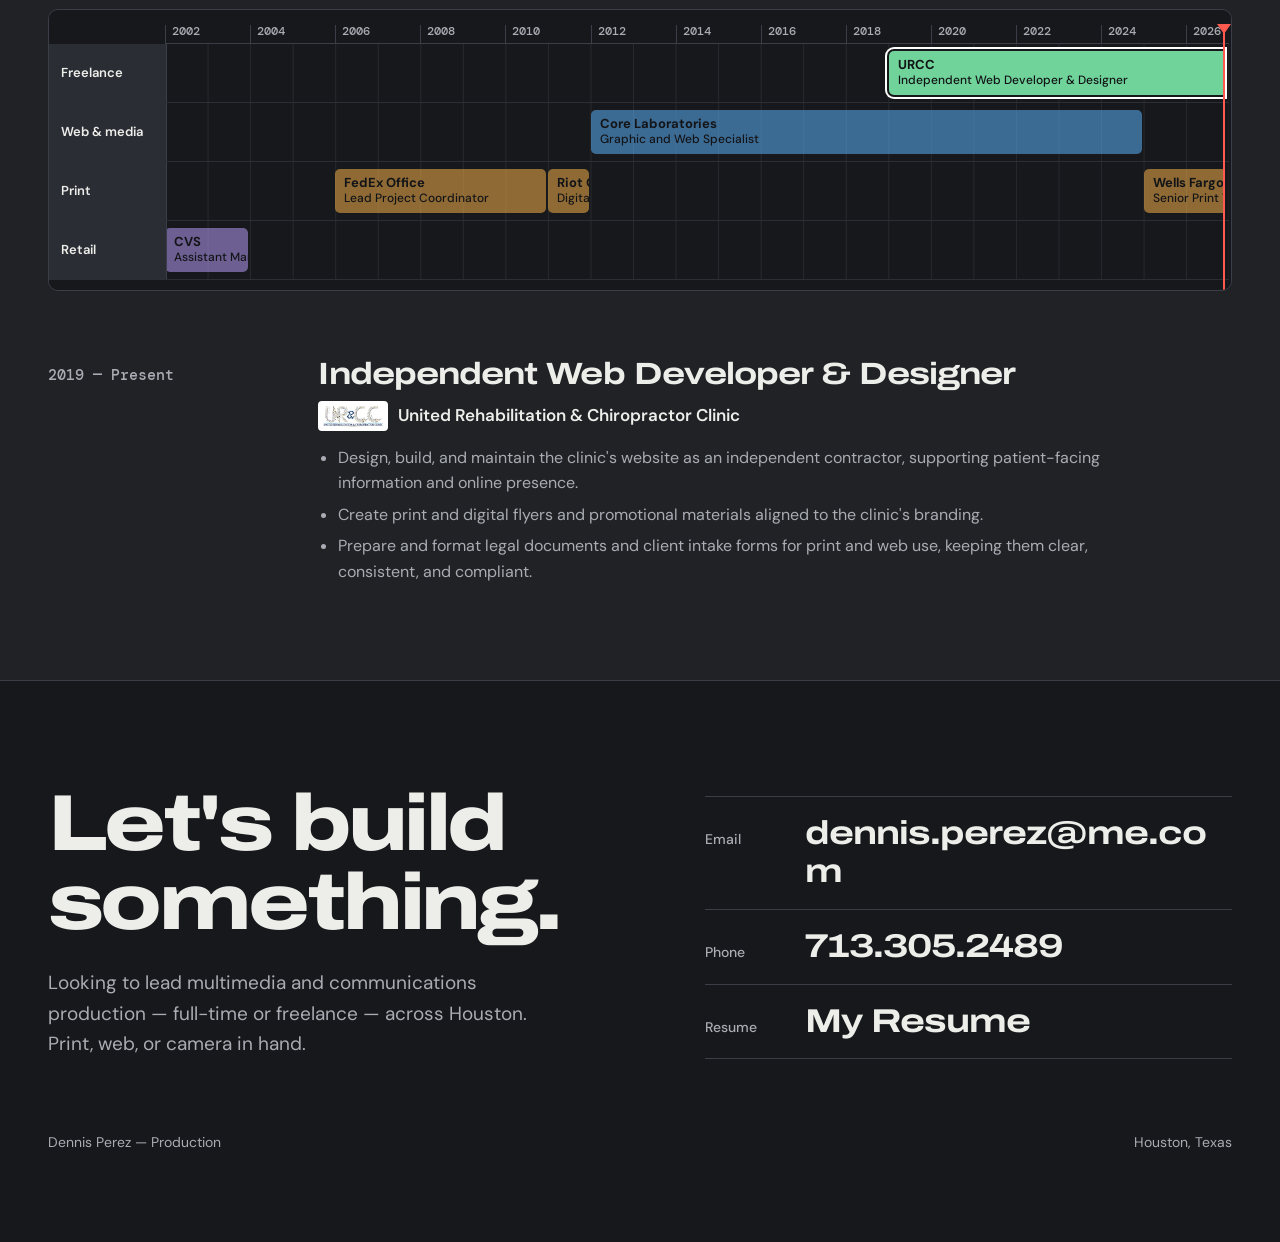
==== commit a77508cf: "Add Open Graph tags with hero screenshot as share image Co-Authored-By: Claude Opus 5.5 <noreply@ant" ====
--- a/index.html
+++ b/index.html
@@ -6,6 +6,14 @@
   <meta name="viewport" content="width=device-width, initial-scale=1.0">
   <meta name="referrer" content="strict-origin-when-cross-origin" />
   <title>Dennis Perez — Print, Digital and Video Production</title>
+  <meta property="og:type" content="website">
+  <meta property="og:url" content="https://den-perez.github.io/portfolio/">
+  <meta property="og:title" content="Dennis Perez — Print, Digital and Video Production">
+  <meta property="og:image" content="https://den-perez.github.io/portfolio/images/og-image.png">
+  <meta property="og:image:width" content="1200">
+  <meta property="og:image:height" content="630">
+  <meta property="og:image:alt" content="Portfolio hero: Production is craft, not a formality.">
+  <meta name="twitter:card" content="summary_large_image">
   <link rel="apple-touch-icon" sizes="180x180" href="images/favicon_io/apple-touch-icon.png">
   <link rel="icon" type="image/png" sizes="32x32" href="images/favicon_io/favicon-32x32.png">
   <link rel="icon" type="image/png" sizes="16x16" href="images/favicon_io/favicon-16x16.png">
